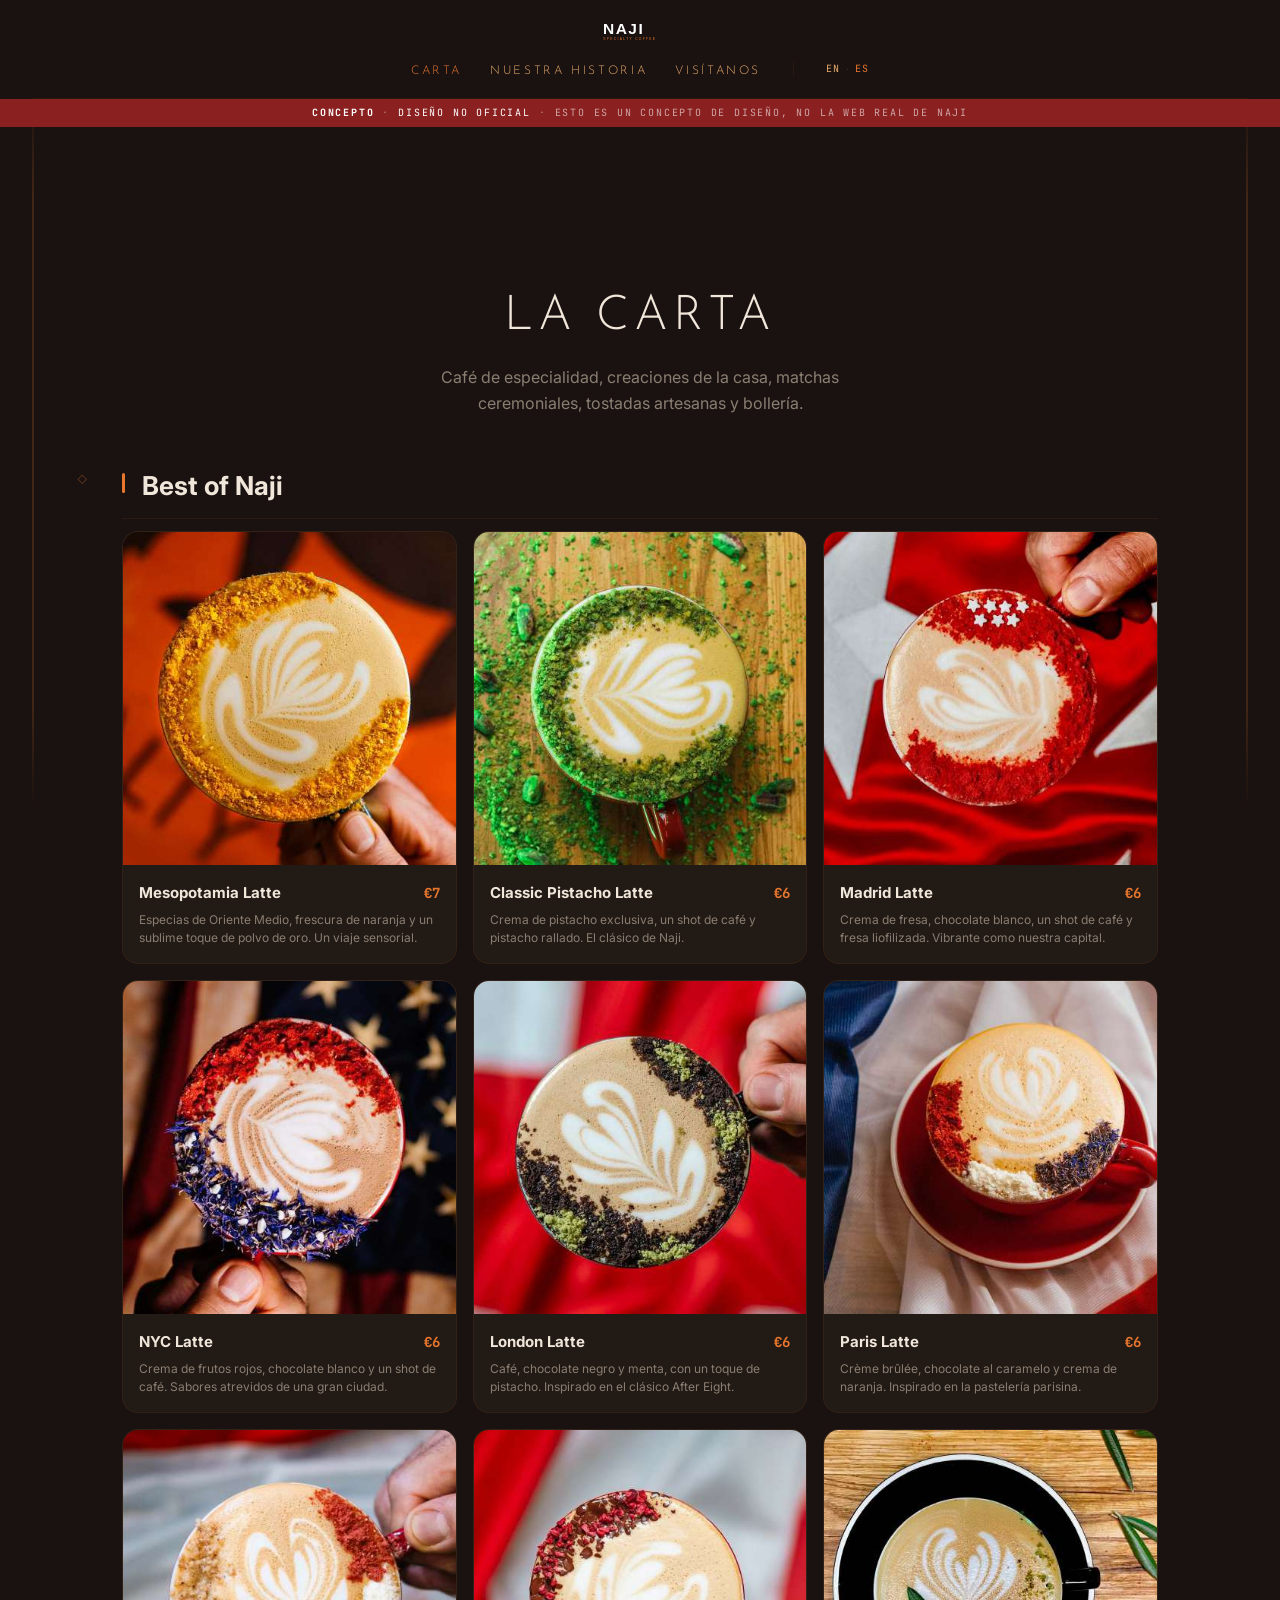
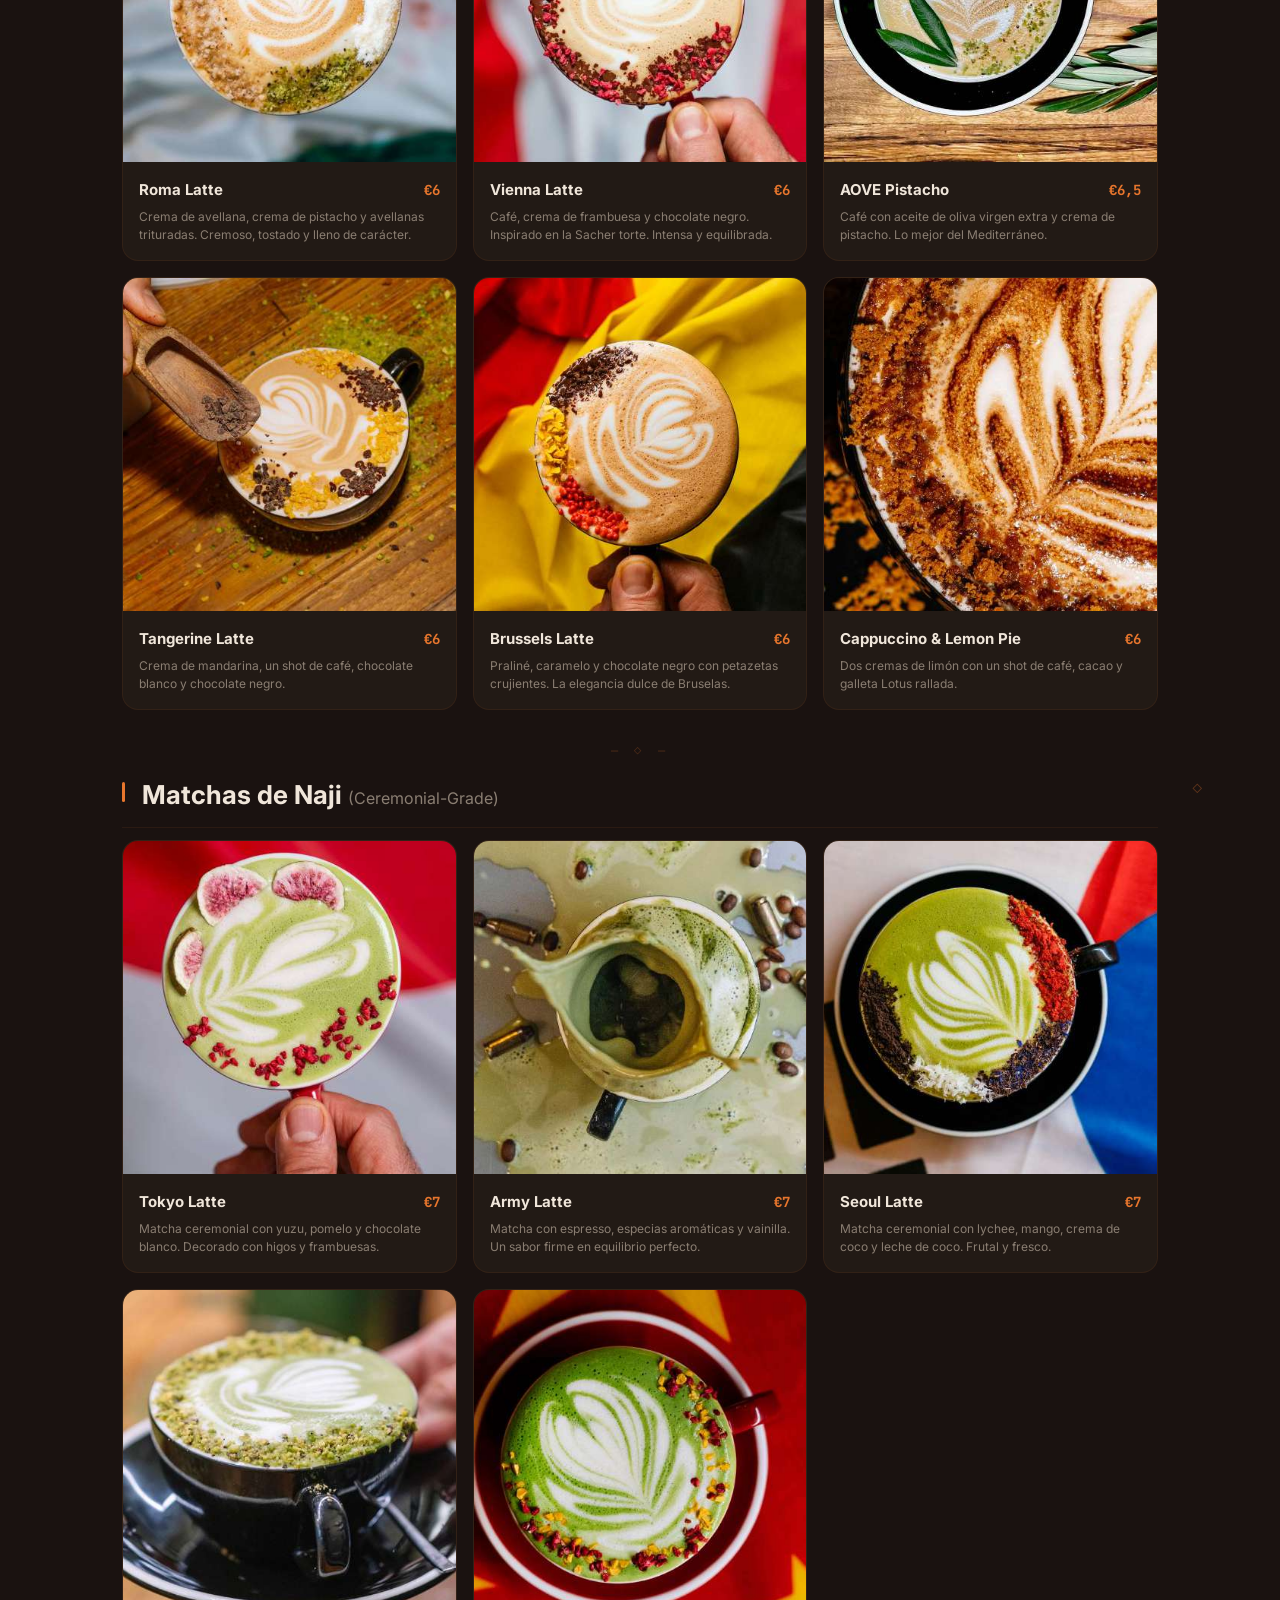
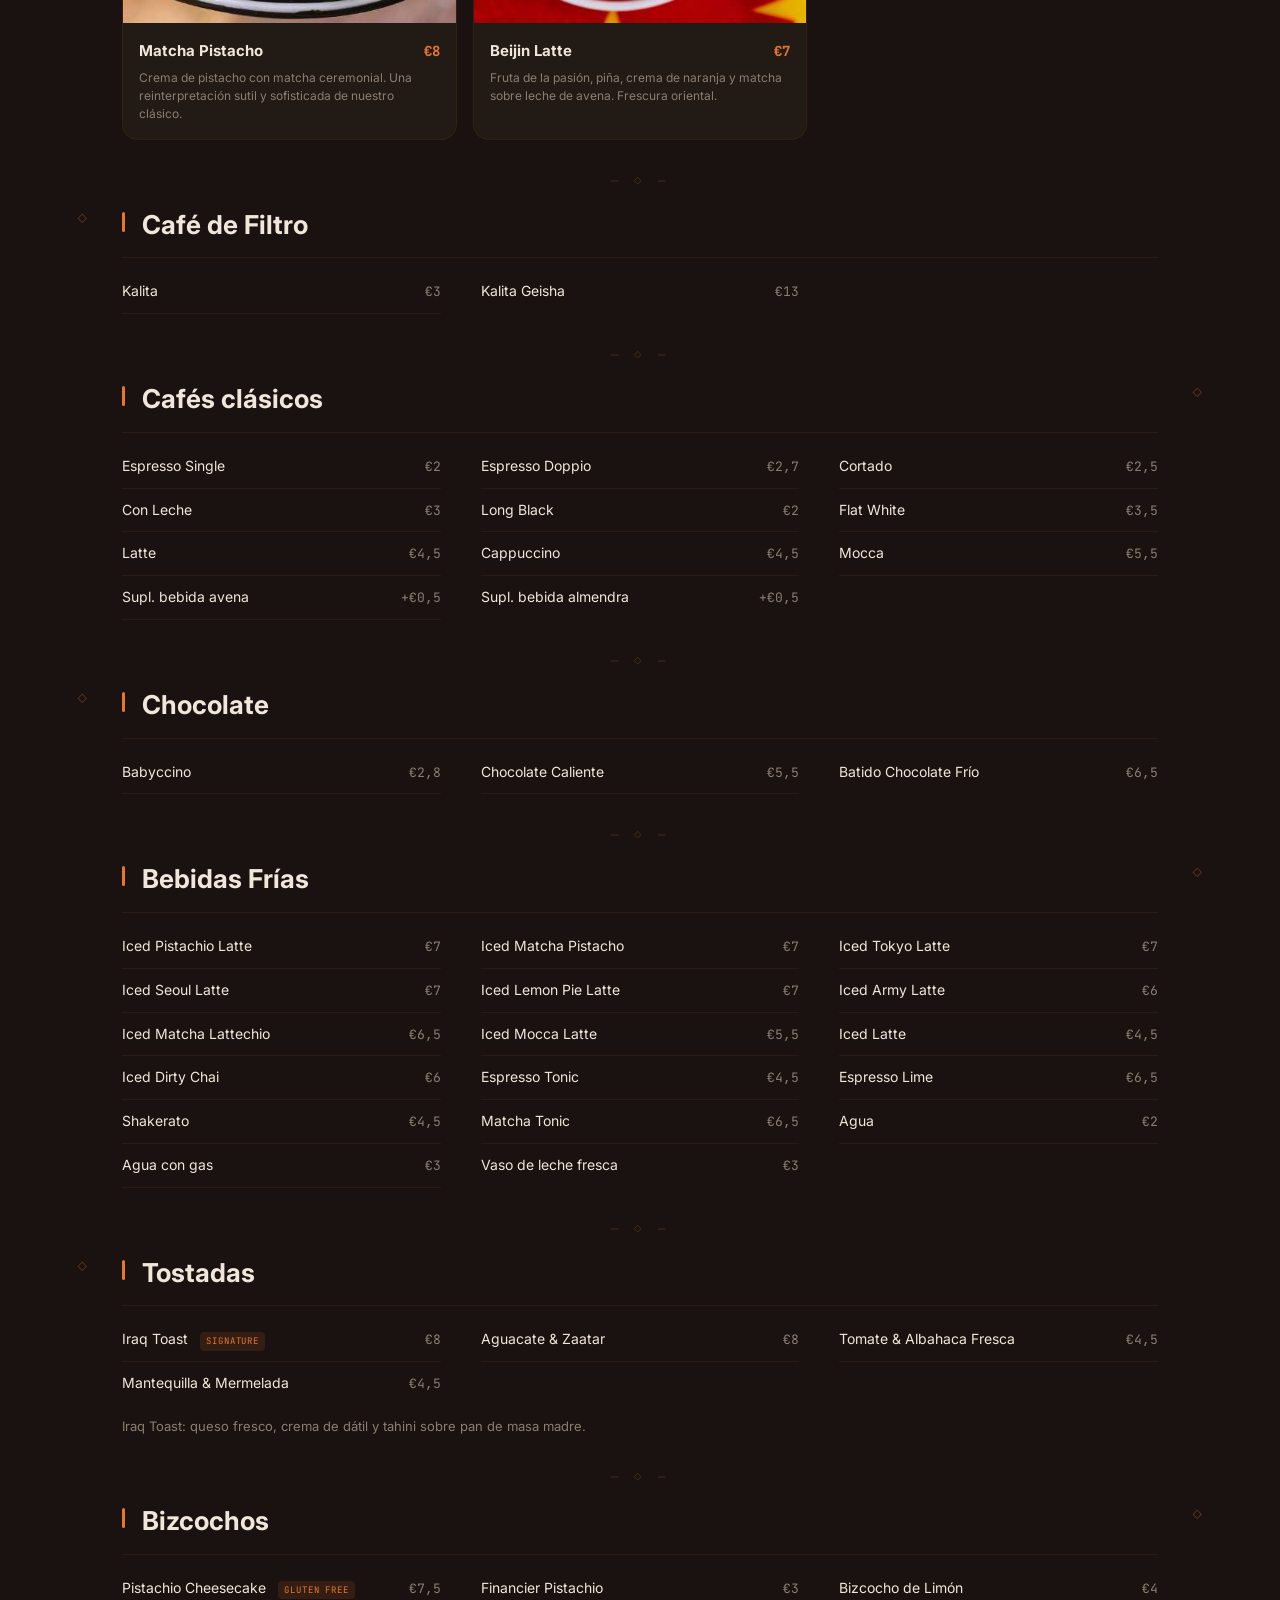
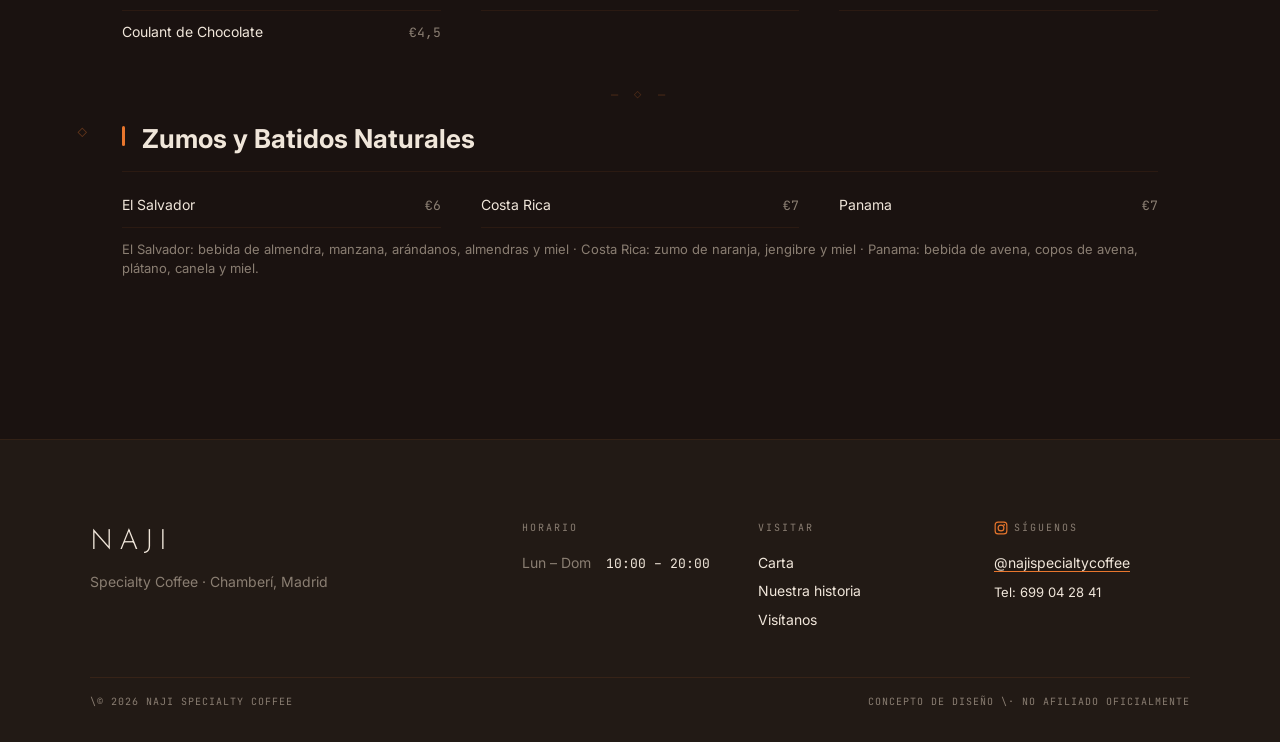
==== carta.html @ 4318f249 "Full footer with IG, hours, links on all pages Co-Authored-By: Claude Opus 4.6 (1M context) <noreply" ====
<!DOCTYPE html>
<html lang="es" class="lang-es">
<head>
<meta charset="UTF-8">
<meta name="viewport" content="width=device-width, initial-scale=1.0">
<title>La Carta · Naji Specialty Coffee</title>
<link rel="icon" type="image/svg+xml" href="favicon.svg">
<link rel="preconnect" href="https://fonts.googleapis.com">
<link rel="preconnect" href="https://fonts.gstatic.com" crossorigin>
<link href="https://fonts.googleapis.com/css2?family=Josefin+Sans:wght@300;400;600&family=Playfair+Display:ital,wght@0,400;0,600;0,700;1,400;1,600&family=Inter:wght@300;400;500&family=JetBrains+Mono:wght@400;500&display=swap" rel="stylesheet">
<link rel="stylesheet" href="css/style.css">
</head>
<body>

<div class="sticky-header">
<nav class="nav">
  <a href="index.html" class="nav-logo">
    <img src="logo.svg" alt="Naji Specialty Coffee">
  </a>
  <div class="nav-bottom">
    <ul class="nav-links">
      <li><a href="carta.html" data-es style="opacity:1;color:var(--orange)">Carta</a><a href="carta.html" data-en style="opacity:1;color:var(--orange)">Menu</a></li>
      <li><a href="nuestra-historia.html" data-es>Nuestra historia</a><a href="nuestra-historia.html" data-en>Our story</a></li>
      <li><a href="visitanos.html" data-es>Visítanos</a><a href="visitanos.html" data-en>Visit</a></li>
    </ul>
    <div class="nav-divider"></div>
    <div class="lang-toggle">
      <button data-lang="en">EN</button>
      <span class="sep">&middot;</span>
      <button data-lang="es">ES</button>
    </div>
    <button class="hamburger" aria-label="Menu"><span></span><span></span><span></span></button>
  </div>
</nav>
<div class="concept-banner">
  <strong>Concepto</strong><span class="sep">&middot;</span><span>Diseño no oficial</span><span class="sep">&middot;</span><span class="soft">Esto es un concepto de diseño, no la web real de Naji</span>
</div>
</div>

<div class="page-header">
  <h1 data-es>La Carta</h1>
  <h1 data-en>The Menu</h1>
  <p class="subtitle" data-es>Café de especialidad, creaciones de la casa, matchas ceremoniales, tostadas artesanas y bollería.</p>
  <p class="subtitle" data-en>Specialty coffee, house creations, ceremonial matchas, artisan toasts and pastries.</p>
</div>

<div class="menu-full">

  <!-- BEST OF NAJI -->
  <div class="menu-section">
    <h2>Best of Naji</h2>
    <div class="menu-cards-grid">
      <div class="menu-card">
        <div class="menu-card-img"><img src="img/mesopotamia-latte.jpg" alt="Mesopotamia Latte"></div>
        <div class="menu-card-body">
          <div class="menu-card-top">
            <h3>Mesopotamia Latte</h3>
            <span class="price-tag">&euro;7</span>
          </div>
          <p class="menu-card-desc" data-es>Especias de Oriente Medio, frescura de naranja y un sublime toque de polvo de oro. Un viaje sensorial.</p>
          <p class="menu-card-desc" data-en>Middle Eastern spices, orange freshness and a sublime touch of gold dust. A sensory journey.</p>
        </div>
      </div>
      <div class="menu-card">
        <div class="menu-card-img"><img src="img/pistachio-latte.jpg" alt="Classic Pistacho Latte"></div>
        <div class="menu-card-body">
          <div class="menu-card-top">
            <h3>Classic Pistacho Latte</h3>
            <span class="price-tag">&euro;6</span>
          </div>
          <p class="menu-card-desc" data-es>Crema de pistacho exclusiva, un shot de café y pistacho rallado. El clásico de Naji.</p>
          <p class="menu-card-desc" data-en>Exclusive pistachio cream, a coffee shot and grated pistachio. The Naji classic.</p>
        </div>
      </div>
      <div class="menu-card">
        <div class="menu-card-img"><img src="img/madrid-latte.jpg" alt="Madrid Latte"></div>
        <div class="menu-card-body">
          <div class="menu-card-top">
            <h3>Madrid Latte</h3>
            <span class="price-tag">&euro;6</span>
          </div>
          <p class="menu-card-desc" data-es>Crema de fresa, chocolate blanco, un shot de café y fresa liofilizada. Vibrante como nuestra capital.</p>
          <p class="menu-card-desc" data-en>Strawberry cream, white chocolate, coffee shot and freeze-dried strawberry. Vibrant like our capital.</p>
        </div>
      </div>
      <div class="menu-card">
        <div class="menu-card-img"><img src="img/nyc-latte.jpg" alt="NYC Latte"></div>
        <div class="menu-card-body">
          <div class="menu-card-top">
            <h3>NYC Latte</h3>
            <span class="price-tag">&euro;6</span>
          </div>
          <p class="menu-card-desc" data-es>Crema de frutos rojos, chocolate blanco y un shot de café. Sabores atrevidos de una gran ciudad.</p>
          <p class="menu-card-desc" data-en>Mixed-berry cream, white chocolate and a coffee shot. Bold flavors from a great city.</p>
        </div>
      </div>
      <div class="menu-card">
        <div class="menu-card-img"><img src="img/london-latte.jpg" alt="London Latte"></div>
        <div class="menu-card-body">
          <div class="menu-card-top">
            <h3>London Latte</h3>
            <span class="price-tag">&euro;6</span>
          </div>
          <p class="menu-card-desc" data-es>Café, chocolate negro y menta, con un toque de pistacho. Inspirado en el clásico After Eight.</p>
          <p class="menu-card-desc" data-en>Coffee, dark chocolate and mint, with a pistachio touch. Inspired by the classic After Eight.</p>
        </div>
      </div>
      <div class="menu-card">
        <div class="menu-card-img"><img src="img/paris-latte.jpg" alt="Paris Latte"></div>
        <div class="menu-card-body">
          <div class="menu-card-top">
            <h3>Paris Latte</h3>
            <span class="price-tag">&euro;6</span>
          </div>
          <p class="menu-card-desc" data-es>Crème brûlée, chocolate al caramelo y crema de naranja. Inspirado en la pastelería parisina.</p>
          <p class="menu-card-desc" data-en>Crème brûlée, caramel chocolate and orange cream. Inspired by Parisian pastry.</p>
        </div>
      </div>
      <div class="menu-card">
        <div class="menu-card-img"><img src="img/roma-latte.jpg" alt="Roma Latte"></div>
        <div class="menu-card-body">
          <div class="menu-card-top">
            <h3>Roma Latte</h3>
            <span class="price-tag">&euro;6</span>
          </div>
          <p class="menu-card-desc" data-es>Crema de avellana, crema de pistacho y avellanas trituradas. Cremoso, tostado y lleno de carácter.</p>
          <p class="menu-card-desc" data-en>Hazelnut cream, pistachio cream and crushed hazelnuts. Creamy, toasted and full of character.</p>
        </div>
      </div>
      <div class="menu-card">
        <div class="menu-card-img"><img src="img/vienna-latte.jpg" alt="Vienna Latte"></div>
        <div class="menu-card-body">
          <div class="menu-card-top">
            <h3>Vienna Latte</h3>
            <span class="price-tag">&euro;6</span>
          </div>
          <p class="menu-card-desc" data-es>Café, crema de frambuesa y chocolate negro. Inspirado en la Sacher torte. Intensa y equilibrada.</p>
          <p class="menu-card-desc" data-en>Coffee, raspberry cream and dark chocolate. Inspired by Sacher torte. Intense and balanced.</p>
        </div>
      </div>
      <div class="menu-card">
        <div class="menu-card-img"><img src="img/aove-pistachio.jpg" alt="AOVE Pistacho"></div>
        <div class="menu-card-body">
          <div class="menu-card-top">
            <h3>AOVE Pistacho</h3>
            <span class="price-tag">&euro;6,5</span>
          </div>
          <p class="menu-card-desc" data-es>Café con aceite de oliva virgen extra y crema de pistacho. Lo mejor del Mediterráneo.</p>
          <p class="menu-card-desc" data-en>Coffee with extra virgin olive oil and pistachio cream. The best of the Mediterranean.</p>
        </div>
      </div>
      <div class="menu-card">
        <div class="menu-card-img"><img src="img/tangerine-latte.jpg" alt="Tangerine Latte"></div>
        <div class="menu-card-body">
          <div class="menu-card-top">
            <h3>Tangerine Latte</h3>
            <span class="price-tag">&euro;6</span>
          </div>
          <p class="menu-card-desc" data-es>Crema de mandarina, un shot de café, chocolate blanco y chocolate negro.</p>
          <p class="menu-card-desc" data-en>Mandarin cream, a coffee shot, white chocolate and dark chocolate.</p>
        </div>
      </div>
      <div class="menu-card">
        <div class="menu-card-img"><img src="img/brussels-latte.jpg" alt="Brussels Latte"></div>
        <div class="menu-card-body">
          <div class="menu-card-top">
            <h3>Brussels Latte</h3>
            <span class="price-tag">&euro;6</span>
          </div>
          <p class="menu-card-desc" data-es>Praliné, caramelo y chocolate negro con petazetas crujientes. La elegancia dulce de Bruselas.</p>
          <p class="menu-card-desc" data-en>Praline, caramel and dark chocolate with crunchy popping candy. The sweet elegance of Brussels.</p>
        </div>
      </div>
      <div class="menu-card">
        <div class="menu-card-img"><img src="img/lemon-pie-latte.jpg" alt="Cappuccino & Lemon Pie"></div>
        <div class="menu-card-body">
          <div class="menu-card-top">
            <h3>Cappuccino &amp; Lemon Pie</h3>
            <span class="price-tag">&euro;6</span>
          </div>
          <p class="menu-card-desc" data-es>Dos cremas de limón con un shot de café, cacao y galleta Lotus rallada.</p>
          <p class="menu-card-desc" data-en>Two lemon creams with a coffee shot, cacao and crushed Lotus biscuit.</p>
        </div>
      </div>
    </div>
  </div>

  <!-- MATCHAS -->
  <div class="menu-section">
    <h2 data-es>Matchas de Naji <span class="menu-section-sub">(Ceremonial-Grade)</span></h2>
    <h2 data-en>Naji's Matchas <span class="menu-section-sub">(Ceremonial-Grade)</span></h2>
    <div class="menu-cards-grid">
      <div class="menu-card">
        <div class="menu-card-img"><img src="img/tokyo-latte.jpg" alt="Tokyo Latte"></div>
        <div class="menu-card-body">
          <div class="menu-card-top">
            <h3>Tokyo Latte</h3>
            <span class="price-tag">&euro;7</span>
          </div>
          <p class="menu-card-desc" data-es>Matcha ceremonial con yuzu, pomelo y chocolate blanco. Decorado con higos y frambuesas.</p>
          <p class="menu-card-desc" data-en>Ceremonial matcha with yuzu, grapefruit and white chocolate. Garnished with figs and raspberries.</p>
        </div>
      </div>
      <div class="menu-card">
        <div class="menu-card-img"><img src="img/army-latte.jpg" alt="Army Latte"></div>
        <div class="menu-card-body">
          <div class="menu-card-top">
            <h3>Army Latte</h3>
            <span class="price-tag">&euro;7</span>
          </div>
          <p class="menu-card-desc" data-es>Matcha con espresso, especias aromáticas y vainilla. Un sabor firme en equilibrio perfecto.</p>
          <p class="menu-card-desc" data-en>Matcha with espresso, aromatic spices and vanilla. A bold flavor in perfect balance.</p>
        </div>
      </div>
      <div class="menu-card">
        <div class="menu-card-img"><img src="img/seoul-latte.jpg" alt="Seoul Latte"></div>
        <div class="menu-card-body">
          <div class="menu-card-top">
            <h3>Seoul Latte</h3>
            <span class="price-tag">&euro;7</span>
          </div>
          <p class="menu-card-desc" data-es>Matcha ceremonial con lychee, mango, crema de coco y leche de coco. Frutal y fresco.</p>
          <p class="menu-card-desc" data-en>Ceremonial matcha with lychee, mango, coconut cream and coconut milk. Fruity and fresh.</p>
        </div>
      </div>
      <div class="menu-card">
        <div class="menu-card-img"><img src="img/matcha-pistacho.jpg" alt="Matcha Pistacho"></div>
        <div class="menu-card-body">
          <div class="menu-card-top">
            <h3>Matcha Pistacho</h3>
            <span class="price-tag">&euro;8</span>
          </div>
          <p class="menu-card-desc" data-es>Crema de pistacho con matcha ceremonial. Una reinterpretación sutil y sofisticada de nuestro clásico.</p>
          <p class="menu-card-desc" data-en>Pistachio cream with ceremonial matcha. A subtle, sophisticated reinterpretation of our classic.</p>
        </div>
      </div>
      <div class="menu-card">
        <div class="menu-card-img"><img src="img/beijin-latte.jpg" alt="Beijin Latte"></div>
        <div class="menu-card-body">
          <div class="menu-card-top">
            <h3>Beijin Latte</h3>
            <span class="price-tag">&euro;7</span>
          </div>
          <p class="menu-card-desc" data-es>Fruta de la pasión, piña, crema de naranja y matcha sobre leche de avena. Frescura oriental.</p>
          <p class="menu-card-desc" data-en>Passion fruit, pineapple, orange cream and matcha over oat milk. Eastern freshness.</p>
        </div>
      </div>
    </div>
  </div>

  <!-- CAFE DE FILTRO -->
  <div class="menu-section">
    <h2 data-es>Café de Filtro</h2>
    <h2 data-en>Filter Coffee</h2>
    <div class="menu-grid">
      <div class="menu-item"><span class="name">Kalita</span><span class="price-tag">&euro;3</span></div>
      <div class="menu-item"><span class="name">Kalita Geisha</span><span class="price-tag">&euro;13</span></div>
    </div>
  </div>

  <!-- BEST OF NAJI CLASSICS -->
  <div class="menu-section">
    <h2 data-es>Cafés clásicos</h2>
    <h2 data-en>Classic Coffees</h2>
    <div class="menu-grid">
      <div class="menu-item"><span class="name">Espresso Single</span><span class="price-tag">&euro;2</span></div>
      <div class="menu-item"><span class="name">Espresso Doppio</span><span class="price-tag">&euro;2,7</span></div>
      <div class="menu-item"><span class="name">Cortado</span><span class="price-tag">&euro;2,5</span></div>
      <div class="menu-item"><span class="name">Con Leche</span><span class="price-tag">&euro;3</span></div>
      <div class="menu-item"><span class="name">Long Black</span><span class="price-tag">&euro;2</span></div>
      <div class="menu-item"><span class="name">Flat White</span><span class="price-tag">&euro;3,5</span></div>
      <div class="menu-item"><span class="name">Latte</span><span class="price-tag">&euro;4,5</span></div>
      <div class="menu-item"><span class="name">Cappuccino</span><span class="price-tag">&euro;4,5</span></div>
      <div class="menu-item"><span class="name">Mocca</span><span class="price-tag">&euro;5,5</span></div>
      <div class="menu-item">
        <span class="name" data-es>Supl. bebida avena</span>
        <span class="name" data-en>Oat milk supplement</span>
        <span class="price-tag">+&euro;0,5</span>
      </div>
      <div class="menu-item">
        <span class="name" data-es>Supl. bebida almendra</span>
        <span class="name" data-en>Almond milk supplement</span>
        <span class="price-tag">+&euro;0,5</span>
      </div>
    </div>
  </div>

  <!-- CHOCOLATE -->
  <div class="menu-section">
    <h2>Chocolate</h2>
    <div class="menu-grid">
      <div class="menu-item"><span class="name">Babyccino</span><span class="price-tag">&euro;2,8</span></div>
      <div class="menu-item"><span class="name" data-es>Chocolate Caliente</span><span class="name" data-en>Hot Chocolate</span><span class="price-tag">&euro;5,5</span></div>
      <div class="menu-item"><span class="name" data-es>Batido Chocolate Frío</span><span class="name" data-en>Cold Chocolate Shake</span><span class="price-tag">&euro;6,5</span></div>
    </div>
  </div>

  <!-- BEBIDAS FRIAS -->
  <div class="menu-section">
    <h2 data-es>Bebidas Frías</h2>
    <h2 data-en>Cold Drinks</h2>
    <div class="menu-grid">
      <div class="menu-item"><span class="name">Iced Pistachio Latte</span><span class="price-tag">&euro;7</span></div>
      <div class="menu-item"><span class="name">Iced Matcha Pistacho</span><span class="price-tag">&euro;7</span></div>
      <div class="menu-item"><span class="name">Iced Tokyo Latte</span><span class="price-tag">&euro;7</span></div>
      <div class="menu-item"><span class="name">Iced Seoul Latte</span><span class="price-tag">&euro;7</span></div>
      <div class="menu-item"><span class="name">Iced Lemon Pie Latte</span><span class="price-tag">&euro;7</span></div>
      <div class="menu-item"><span class="name">Iced Army Latte</span><span class="price-tag">&euro;6</span></div>
      <div class="menu-item"><span class="name">Iced Matcha Lattechio</span><span class="price-tag">&euro;6,5</span></div>
      <div class="menu-item"><span class="name">Iced Mocca Latte</span><span class="price-tag">&euro;5,5</span></div>
      <div class="menu-item"><span class="name">Iced Latte</span><span class="price-tag">&euro;4,5</span></div>
      <div class="menu-item"><span class="name">Iced Dirty Chai</span><span class="price-tag">&euro;6</span></div>
      <div class="menu-item"><span class="name">Espresso Tonic</span><span class="price-tag">&euro;4,5</span></div>
      <div class="menu-item"><span class="name">Espresso Lime</span><span class="price-tag">&euro;6,5</span></div>
      <div class="menu-item"><span class="name">Shakerato</span><span class="price-tag">&euro;4,5</span></div>
      <div class="menu-item"><span class="name">Matcha Tonic</span><span class="price-tag">&euro;6,5</span></div>
      <div class="menu-item"><span class="name" data-es>Agua</span><span class="name" data-en>Water</span><span class="price-tag">&euro;2</span></div>
      <div class="menu-item"><span class="name" data-es>Agua con gas</span><span class="name" data-en>Sparkling Water</span><span class="price-tag">&euro;3</span></div>
      <div class="menu-item"><span class="name" data-es>Vaso de leche fresca</span><span class="name" data-en>Fresh Milk Glass</span><span class="price-tag">&euro;3</span></div>
    </div>
  </div>

  <!-- TOSTADAS -->
  <div class="menu-section">
    <h2 data-es>Tostadas</h2>
    <h2 data-en>Toasts</h2>
    <div class="menu-grid">
      <div class="menu-item">
        <span class="name">Iraq Toast <span class="tag">signature</span></span>
        <span class="price-tag">&euro;8</span>
      </div>
      <div class="menu-item">
        <span class="name">Aguacate &amp; Zaatar</span>
        <span class="price-tag">&euro;8</span>
      </div>
      <div class="menu-item">
        <span class="name" data-es>Tomate &amp; Albahaca Fresca</span>
        <span class="name" data-en>Tomato &amp; Fresh Basil</span>
        <span class="price-tag">&euro;4,5</span>
      </div>
      <div class="menu-item">
        <span class="name" data-es>Mantequilla &amp; Mermelada</span>
        <span class="name" data-en>Butter &amp; Jam</span>
        <span class="price-tag">&euro;4,5</span>
      </div>
    </div>
    <p class="menu-note" data-es>Iraq Toast: queso fresco, crema de dátil y tahini sobre pan de masa madre.</p>
    <p class="menu-note" data-en>Iraq Toast: fresh cheese, date cream and tahini on sourdough bread.</p>
  </div>

  <!-- BIZCOCHOS -->
  <div class="menu-section">
    <h2 data-es>Bizcochos</h2>
    <h2 data-en>Cakes &amp; Pastries</h2>
    <div class="menu-grid">
      <div class="menu-item">
        <span class="name">Pistachio Cheesecake <span class="tag">gluten free</span></span>
        <span class="price-tag">&euro;7,5</span>
      </div>
      <div class="menu-item"><span class="name">Financier Pistachio</span><span class="price-tag">&euro;3</span></div>
      <div class="menu-item">
        <span class="name" data-es>Bizcocho de Limón</span>
        <span class="name" data-en>Lemon Cake</span>
        <span class="price-tag">&euro;4</span>
      </div>
      <div class="menu-item">
        <span class="name" data-es>Coulant de Chocolate</span>
        <span class="name" data-en>Chocolate Coulant</span>
        <span class="price-tag">&euro;4,5</span>
      </div>
    </div>
  </div>

  <!-- ZUMOS -->
  <div class="menu-section">
    <h2 data-es>Zumos y Batidos Naturales</h2>
    <h2 data-en>Natural Juices &amp; Smoothies</h2>
    <div class="menu-grid">
      <div class="menu-item">
        <span class="name">El Salvador</span>
        <span class="price-tag">&euro;6</span>
      </div>
      <div class="menu-item">
        <span class="name">Costa Rica</span>
        <span class="price-tag">&euro;7</span>
      </div>
      <div class="menu-item">
        <span class="name">Panama</span>
        <span class="price-tag">&euro;7</span>
      </div>
    </div>
    <p class="menu-note" data-es>El Salvador: bebida de almendra, manzana, arándanos, almendras y miel · Costa Rica: zumo de naranja, jengibre y miel · Panama: bebida de avena, copos de avena, plátano, canela y miel.</p>
    <p class="menu-note" data-en>El Salvador: almond milk, apple, blueberries, almonds and honey · Costa Rica: orange juice, ginger and honey · Panama: oat milk, oat flakes, banana, cinnamon and honey.</p>
  </div>

</div>

<!-- FOOTER -->
<footer class="footer">
  <div class="footer-grid">
    <div>
      <div class="wordmark">NAJI</div>
      <p class="tagline-footer" data-es>Specialty Coffee · Chamberí, Madrid</p>
      <p class="tagline-footer" data-en>Specialty Coffee · Chamberí, Madrid</p>
    </div>
    <div>
      <h4 data-es>Horario</h4>
      <h4 data-en>Hours</h4>
      <div class="hours-table">
        <div class="hours-row">
          <span class="hours-days" data-es>Lun – Dom</span>
          <span class="hours-days" data-en>Mon – Sun</span>
          <span class="hours-time">10:00 – 20:00</span>
        </div>
      </div>
    </div>
    <div>
      <h4 data-es>Visitar</h4>
      <h4 data-en>Visit</h4>
      <ul>
        <li><a href="carta.html" data-es>Carta</a><a href="carta.html" data-en>Menu</a></li>
        <li><a href="nuestra-historia.html" data-es>Nuestra historia</a><a href="nuestra-historia.html" data-en>Our story</a></li>
        <li><a href="visitanos.html" data-es>Visítanos</a><a href="visitanos.html" data-en>Visit us</a></li>
      </ul>
    </div>
    <div>
      <h4 class="follow-heading" data-es><svg class="ig-icon" viewBox="0 0 24 24" fill="none" stroke="currentColor" stroke-width="2" stroke-linecap="round" stroke-linejoin="round"><rect x="2" y="2" width="20" height="20" rx="5"/><circle cx="12" cy="12" r="5"/><circle cx="17.5" cy="6.5" r="1.5" fill="currentColor" stroke="none"/></svg>Síguenos</h4>
      <h4 class="follow-heading" data-en><svg class="ig-icon" viewBox="0 0 24 24" fill="none" stroke="currentColor" stroke-width="2" stroke-linecap="round" stroke-linejoin="round"><rect x="2" y="2" width="20" height="20" rx="5"/><circle cx="12" cy="12" r="5"/><circle cx="17.5" cy="6.5" r="1.5" fill="currentColor" stroke="none"/></svg>Follow</h4>
      <ul>
        <li><a href="https://instagram.com/najispecialtycoffee" target="_blank" class="ig-handle">@najispecialtycoffee</a></li>
        <li style="margin-top: 8px; font-size: 13px; color: var(--text-muted);">Tel: 699 04 28 41</li>
      </ul>
    </div>
  </div>
  <div class="footer-bottom">
    <span>\&copy; 2026 Naji Specialty Coffee</span>
    <span data-es>Concepto de diseño \&middot; No afiliado oficialmente</span>
    <span data-en>Design concept \&middot; Not officially affiliated</span>
  </div>
</footer>

<div class="mobile-menu">
  <a href="index.html" data-es>Inicio</a><a href="index.html" data-en>Home</a>
  <a href="carta.html" data-es>Carta</a><a href="carta.html" data-en>Menu</a>
  <a href="nuestra-historia.html" data-es>Nuestra historia</a><a href="nuestra-historia.html" data-en>Our story</a>
  <a href="visitanos.html" data-es>Visítanos</a><a href="visitanos.html" data-en>Visit</a>
</div>
<script src="js/lang.js"></script>
</body>
</html>
---- css/style.css ----
/* ========================================
   NAJI SPECIALTY COFFEE — IG Modern Dark
   ======================================== */

:root {
  --bg: #1A1210;
  --bg-card: #221A15;
  --bg-card-hover: #2A201A;
  --orange: #E8762D;
  --orange-glow: rgba(232,118,45,0.12);
  --white: #FFFFFF;
  --black: #1A1210;
  --text: #F0E6DA;
  --text-dim: #8A7E72;
  --border: rgba(232,118,45,0.08);

  --font: 'Inter', -apple-system, sans-serif;
  --font-display: 'Playfair Display', Georgia, serif;
  --font-naji: 'Josefin Sans', sans-serif;
  --font-mono: 'JetBrains Mono', monospace;

  --max-w: 1100px;
  --r: 16px;
}

*, *::before, *::after { box-sizing: border-box; margin: 0; padding: 0; }
html { scroll-behavior: smooth; overflow-x: hidden; }
body { overflow-x: hidden; }


body {
  font-family: var(--font); background: var(--bg); color: var(--text);
  line-height: 1.6; -webkit-font-smoothing: antialiased;
  opacity: 0; transition: opacity 0.15s;
}
body.fonts-ready { opacity: 1; }
a { color: inherit; text-decoration: none; }
img { display: block; width: 100%; height: auto; object-fit: cover; }
ul { list-style: none; }

/* --- Sticky header wrapper --- */
.sticky-header {
  position: sticky; top: 0; z-index: 900;
}
/* --- Banner (below nav) --- */
.concept-banner {
  position: relative; z-index: 800;
  background: #8B2020; color: #fff; text-align: center;
  font-family: var(--font-mono); font-size: 10px;
  letter-spacing: 0.18em; text-transform: uppercase;
  height: 28px; line-height: 28px; white-space: nowrap;
}
.concept-banner .sep { margin: 0 8px; opacity: 0.4; }
.concept-banner .soft { opacity: 0.6; }

/* --- Nav (centered stacked) --- */
.nav {
  display: flex; flex-direction: column; align-items: center;
  padding: 20px 32px 0;
  background: var(--bg);
}
.nav-logo img { height: 22px; width: auto; }
.nav-bottom {
  display: flex; align-items: center; gap: 32px;
  margin-top: 14px; padding-bottom: 16px;
  border-bottom: 1px solid var(--border); width: 100%; justify-content: center;
}
.nav-links { display: flex; gap: 28px; }
.nav-links a {
  font-family: var(--font-naji); font-size: 12px; font-weight: 300;
  letter-spacing: 0.22em; text-transform: uppercase;
  color: #E8A96A; transition: color 0.2s;
}
.nav-links a:hover { color: var(--white); }
.nav-divider { width: 1px; height: 14px; background: var(--border); }
.lang-toggle { display: flex; align-items: center; gap: 6px; }
.lang-toggle button {
  background: none; border: none; color: #E8A96A;
  font-family: var(--font-mono); font-size: 10px; cursor: pointer; padding: 0;
  letter-spacing: 0.1em;
}
.lang-toggle button.active { color: var(--orange); }
.lang-toggle .sep { color: #333; font-size: 10px; }

/* --- Hero --- */
.hero {
  position: relative; height: 100vh; min-height: 600px; max-height: 900px;
  overflow: hidden;
}
.hero-media { position: absolute; inset: 0; }
.hero-media img { width: 100%; height: 100%; object-fit: cover; }
.hero-media::after {
  content: ''; position: absolute; inset: 0;
  background: linear-gradient(to bottom, rgba(26,18,16,0.4) 0%, rgba(26,18,16,0.15) 40%, rgba(26,18,16,0.6) 75%, var(--bg) 100%);
}
.hero-inner {
  position: relative; z-index: 2; height: 100%;
  display: flex; align-items: flex-end;
  padding: 80px 48px; max-width: var(--max-w); margin: 0 auto;
}
.hero-caption { max-width: 560px; }
/* Hero side label (vertical) */
.hero-side-label {
  position: absolute; right: 48px; bottom: 80px; z-index: 2;
  display: flex; flex-direction: column; align-items: center; gap: 10px;
  font-family: var(--font-naji); font-size: 11px; font-weight: 300;
  letter-spacing: 0.2em; text-transform: uppercase; color: rgba(255,255,255,0.5);
  writing-mode: vertical-rl;
}
.hero-side-line { display: block; width: 1px; height: 40px; background: rgba(232,118,45,0.4); }
.hero-caption .title {
  font-family: var(--font); font-size: clamp(42px, 6vw, 68px);
  font-weight: 800; line-height: 1.02; color: var(--white);
  letter-spacing: -0.03em; margin-bottom: 20px;
}
.hero-caption .subtitle {
  font-size: 16px; font-weight: 400; color: rgba(255,255,255,0.6);
  line-height: 1.7; max-width: 420px;
}

/* --- Press Strip --- */
.press-strip {
  padding: 40px 32px; text-align: center;
  background: var(--orange); color: var(--bg);
}
.press-strip .label {
  font-family: var(--font-naji); font-size: 12px; font-weight: 300;
  text-transform: uppercase; letter-spacing: 0.25em;
  color: var(--bg); margin-bottom: 4px; opacity: 0.7; font-weight: 600;
}
.press-strip .headline {
  font-family: var(--font-display); font-size: clamp(20px, 2.5vw, 28px);
  font-weight: 700; font-style: italic; color: var(--bg);
}
.press-logos {
  display: flex; justify-content: center; gap: 40px; margin-top: 16px;
  font-family: var(--font-mono); font-size: 10px;
  text-transform: uppercase; letter-spacing: 0.15em; color: var(--bg); opacity: 0.7; font-weight: 500;
}

/* --- Intro --- */
.intro { padding: 96px 32px; }
.intro-inner { max-width: var(--max-w); margin: 0 auto; }
.intro-label {
  font-family: var(--font-mono); font-size: 10px;
  text-transform: uppercase; letter-spacing: 0.2em;
  color: var(--orange); margin-bottom: 16px;
}
.intro-address {
  display: inline-flex; align-items: center; gap: 8px;
  font-family: var(--font); font-size: 13px; font-weight: 400;
  color: var(--text-dim); margin-bottom: 20px;
  padding-bottom: 12px; border-bottom: 1px solid var(--border);
}
.intro-address svg { color: var(--orange); flex-shrink: 0; }
.intro-statement {
  font-size: clamp(28px, 3.5vw, 44px); font-weight: 700;
  line-height: 1.25; max-width: 640px; letter-spacing: -0.02em;
}
.intro-statement em {
  font-style: italic; font-family: var(--font-display);
  font-weight: 400; color: var(--orange);
}

/* --- Section divider lines --- */
.section-lines {
  padding: 24px 0;
  display: flex; flex-direction: column; gap: 8px;
}
.section-lines span {
  display: block; height: 2px; width: 100%;
  background: linear-gradient(to right, transparent, rgba(232,118,45,0.35) 20%, rgba(232,118,45,0.35) 80%, transparent);
}

/* --- Section helpers --- */
.section-label {
  font-family: var(--font-naji); font-size: 12px; font-weight: 300;
  text-transform: uppercase; letter-spacing: 0.25em;
  color: var(--orange); display: block; margin-bottom: 10px;
}
.display-m {
  font-size: clamp(24px, 3vw, 34px); font-weight: 700;
  line-height: 1.2; letter-spacing: -0.02em;
}

/* --- Signature Drinks --- */
.signature { padding: 96px 32px; }
.signature-inner { max-width: var(--max-w); margin: 0 auto; }
.signature-header { margin-bottom: 48px; }
.signature-grid { display: grid; grid-template-columns: repeat(3, 1fr); gap: 20px; }
.sig-card {
  background: var(--bg-card); border: 1px solid rgba(232,118,45,0.1);
  border-radius: var(--r); overflow: hidden;
  transition: border-color 0.3s, transform 0.3s;
}
.sig-card:hover { border-color: var(--orange); transform: translateY(-4px); }
.sig-card .media { aspect-ratio: 1; overflow: hidden; }
.sig-card .media img { width: 100%; height: 100%; object-fit: cover; transition: transform 0.5s; }
.sig-card:hover .media img { transform: scale(1.05); }
.sig-card .body { padding: 20px; }
.sig-card h3 { font-size: 18px; font-weight: 700; margin-bottom: 6px; }
.sig-card .desc { font-size: 13px; color: var(--text-dim); line-height: 1.5; }
.sig-card .price {
  display: inline-block; margin-top: 12px;
  font-family: var(--font-mono); font-size: 12px; color: var(--orange);
}

/* --- Story --- */
.story { padding: 96px 32px; }
.story-grid {
  max-width: var(--max-w); margin: 0 auto;
  display: grid; grid-template-columns: 1fr 1fr; gap: 64px; align-items: center;
}
.story-media { border-radius: var(--r); overflow: hidden; aspect-ratio: 3/4; }
.story-media img { width: 100%; height: 100%; object-fit: cover; }
.story-copy h2 {
  font-size: clamp(26px, 3vw, 36px); font-weight: 700;
  line-height: 1.15; margin-bottom: 20px; letter-spacing: -0.02em;
}
.story-copy p { font-size: 15px; color: var(--text-dim); line-height: 1.7; margin-bottom: 16px; }
.story-copy .link {
  display: inline-flex; align-items: center; gap: 6px;
  color: var(--orange); font-size: 14px; font-weight: 600;
  transition: gap 0.2s;
}
.story-copy .link:hover { gap: 10px; }

/* --- Menu Highlights --- */
.menu-highlights {
  padding: 96px 32px;
  background: var(--bg-card);
}
.menu-hl-inner { max-width: var(--max-w); margin: 0 auto; text-align: center; }
.menu-hl-sub { color: var(--text-dim); font-size: 15px; margin-top: 6px; margin-bottom: 48px; }
.menu-hl-grid { display: grid; grid-template-columns: repeat(4, 1fr); gap: 16px; text-align: left; }
.menu-hl-card {
  background: var(--bg); border: 1px solid rgba(232,118,45,0.08);
  border-radius: 12px; padding: 20px;
  transition: border-color 0.2s, background 0.2s;
  cursor: default; min-height: 110px; display: flex; flex-direction: column;
}
.menu-hl-card:hover { border-color: var(--orange); background: var(--bg-card-hover); }
.menu-hl-card h3 { font-size: 16px; font-weight: 600; margin-bottom: 4px; }
.menu-hl-desc {
  font-size: 12px; color: var(--text-dim); line-height: 1.4;
  max-height: 0; overflow: hidden; opacity: 0;
  transition: max-height 0.3s, opacity 0.25s, margin 0.3s;
}
.menu-hl-card:hover .menu-hl-desc { max-height: 50px; opacity: 1; margin-bottom: 8px; }
.menu-hl-price { font-family: var(--font-mono); font-size: 16px; font-weight: 700; color: var(--orange); margin-top: auto; }
.menu-hl-btn {
  display: inline-block; background: var(--orange); color: #fff;
  font-size: 14px; font-weight: 600; padding: 14px 40px;
  border-radius: 100px; transition: background 0.2s, transform 0.2s;
}
.menu-hl-btn:hover { background: #D06220; transform: scale(1.03); }

/* --- Awards --- */
.awards-strip { padding: 48px 32px; background: var(--orange); color: #fff; }
.awards-inner {
  max-width: var(--max-w); margin: 0 auto;
  display: flex; justify-content: center; align-items: center;
  gap: 56px; text-align: center;
}
.award { display: flex; flex-direction: column; align-items: center; gap: 4px; }
.award .number { font-size: 40px; font-weight: 800; letter-spacing: -0.02em; color: #fff; }
.award .unit { font-family: var(--font-mono); font-size: 10px; text-transform: uppercase; letter-spacing: 0.15em; color: rgba(255,255,255,0.6); }
.award-divider { width: 1px; height: 48px; background: rgba(255,255,255,0.2); }

/* --- Reviews --- */
.reviews { padding: 96px 32px; }
.reviews-inner { max-width: var(--max-w); margin: 0 auto; }
.reviews-title { font-size: clamp(24px, 3vw, 34px); font-weight: 800; text-align: center; margin-bottom: 48px; }
.reviews-grid { display: grid; grid-template-columns: repeat(3, 1fr); gap: 16px; align-items: start; }
.review-card {
  background: #fff; border: none; color: var(--black);
  border-radius: var(--r); padding: 20px;
}
.review-summary-card { text-align: center; }
.review-biz-name { font-weight: 700; font-size: 16px; margin-bottom: 4px; color: var(--black); }
.review-rating-row { display: flex; align-items: center; justify-content: center; gap: 6px; margin-bottom: 4px; }
.review-score { font-size: 15px; font-weight: 700; }
.review-stars-gold { color: #FBBC04; font-size: 16px; letter-spacing: 1px; }
.review-read-all {
  display: inline-block; font-size: 13px; color: #1a73e8;
  margin-bottom: 16px; padding-bottom: 16px;
  border-bottom: 1px solid #eee; width: 100%;
}
.review-card-inner { display: flex; align-items: center; gap: 10px; margin-bottom: 12px; text-align: left; }
.review-avatar {
  width: 36px; height: 36px; border-radius: 50%; background: var(--orange);
  color: #fff; display: flex; align-items: center; justify-content: center;
  font-weight: 700; font-size: 14px; flex-shrink: 0;
}
.review-avatar.av-blue { background: #4285F4; }
.review-avatar.av-red { background: #EA4335; }
.review-avatar.av-green { background: #34A853; }
.review-avatar.av-purple { background: #8E44AD; }
.review-avatar.av-teal { background: #00897B; }
.review-avatar.av-orange { background: var(--orange); }
.review-meta { display: flex; flex-direction: column; }
.review-author { font-size: 13px; font-weight: 600; color: var(--black); }
.review-date { font-size: 11px; color: var(--text-dim); }
.review-stars-sm { color: #FBBC04; font-size: 12px; }
.review-text { font-size: 13px; line-height: 1.6; color: var(--text-dim); margin-bottom: 12px; }
.review-google-link { display: flex; align-items: center; gap: 6px; font-size: 12px; color: var(--text-dim); }
.review-google-link:hover { color: var(--orange); }
.g-icon { flex-shrink: 0; }

/* --- Footer --- */
.footer {
  background: var(--bg-card); color: var(--text);
  padding: 80px 32px 32px;
  border-top: 1px solid var(--border);
}
.footer-grid {
  max-width: var(--max-w); margin: 0 auto 40px;
  display: grid; grid-template-columns: 2fr 1fr 1fr 1fr; gap: 40px;
}
.footer .wordmark { font-family: var(--font-naji); font-size: 28px; font-weight: 300; letter-spacing: 0.2em; margin-bottom: 6px; text-transform: uppercase; }
.footer .tagline-footer { color: var(--text-dim); font-size: 14px; max-width: 280px; }
.footer h4 {
  font-family: var(--font-mono); font-size: 10px; text-transform: uppercase;
  letter-spacing: 0.2em; color: var(--text-dim); margin-bottom: 16px; font-weight: 400;
}
.footer li { margin-bottom: 6px; font-size: 14px; color: var(--text); }
.hours-table { display: flex; flex-direction: column; gap: 8px; }
.hours-row { display: flex; align-items: baseline; gap: 12px; font-size: 14px; }
.hours-days { color: var(--text-dim); min-width: 72px; }
.hours-time { font-family: var(--font-mono); font-size: 13px; }
.follow-heading { display: flex; align-items: center; gap: 6px; }
.ig-icon { width: 14px; height: 14px; color: var(--orange); flex-shrink: 0; }
.ig-handle { text-decoration: underline; text-underline-offset: 3px; text-decoration-color: var(--orange); }
.ig-handle:hover { text-decoration-color: var(--white); }
.email-link { color: var(--text-dim); font-size: 13px; }
.email-link:hover { color: var(--white); }
.footer-bottom {
  max-width: var(--max-w); margin: 0 auto; padding-top: 16px;
  border-top: 1px solid rgba(232,118,45,0.1); display: flex; justify-content: space-between;
  font-family: var(--font-mono); font-size: 10px; text-transform: uppercase;
  letter-spacing: 0.1em; color: var(--text-dim);
}

/* --- Bilingual --- */
[data-en] { display: none; }
html.lang-en [data-en] { display: revert; }
html.lang-en [data-es] { display: none; }

/* --- Image fallback --- */
img[src*="img/"] { background: var(--bg-card); min-height: 180px; }
.img-placeholder {
  position: relative; background: var(--bg-card); min-height: 280px;
  display: flex; align-items: center; justify-content: center;
  border: 2px dashed rgba(232,118,45,0.25); border-radius: var(--r);
}
.img-placeholder img { position: absolute; inset: 0; width: 100%; height: 100%; object-fit: cover; border-radius: var(--r); }
.img-placeholder .ph-label {
  position: relative; z-index: 2; text-align: center; padding: 20px;
  font-family: var(--font-mono); font-size: 11px; letter-spacing: 0.1em;
  text-transform: uppercase; color: var(--orange); line-height: 1.8;
}
.img-placeholder .ph-label strong { display: block; font-size: 13px; color: var(--text); margin-bottom: 4px; letter-spacing: 0.05em; text-transform: none; }
.img-placeholder .ph-num {
  display: inline-flex; align-items: center; justify-content: center;
  width: 24px; height: 24px; border-radius: 50%; background: var(--orange);
  color: #fff; font-size: 12px; font-weight: 700; margin-bottom: 8px;
}
.img-placeholder .ph-label .ph-res,
.hero-ph .ph-res {
  display: inline-block; margin-top: 6px; font-size: 10px;
  color: var(--text-dim); letter-spacing: 0.15em;
}
/* Hide placeholder label when image loads */
.img-placeholder.loaded .ph-label { display: none; }
.img-placeholder.loaded { border: none; }

/* --- Subpages --- */
.page-header { padding: calc(28px + 60px + 64px) 32px 48px; text-align: center; }
.page-header h1 { font-family: var(--font-naji); font-size: clamp(32px, 4vw, 48px); font-weight: 300; margin-bottom: 10px; letter-spacing: 0.1em; text-transform: uppercase; }
.page-header .subtitle { font-size: 16px; color: var(--text-dim); max-width: 480px; margin: 0 auto; }
.menu-full {
  max-width: var(--max-w); margin: 0 auto; padding: 0 32px 96px;
  position: relative;
}
/* --- Carta side decorations --- */
.menu-full::before,
.menu-full::after {
  content: ''; position: fixed; top: 10%; width: 2px; height: 80vh;
  background: linear-gradient(to bottom, transparent, var(--orange) 15%, var(--orange) 85%, transparent);
  opacity: 0.2; pointer-events: none; z-index: 1;
}
.menu-full::before { left: clamp(10px, 2.5vw, 32px); }
.menu-full::after { right: clamp(10px, 2.5vw, 32px); }
/* Diamond markers along the side lines */
.menu-section { position: relative; }
.menu-section::before {
  content: '◇'; position: absolute; top: 6px;
  left: calc(-1 * clamp(22px, 3.5vw, 48px));
  font-size: 10px; color: var(--orange); opacity: 0.35;
}
.menu-section:nth-child(even)::before {
  left: auto;
  right: calc(-1 * clamp(22px, 3.5vw, 48px));
}
/* Dot separators between sections */
.menu-section + .menu-section::after {
  content: '—  ◇  —'; position: absolute; top: -32px; left: 50%;
  transform: translateX(-50%);
  font-family: var(--font-mono); font-size: 12px;
  color: var(--orange); opacity: 0.25; letter-spacing: 0.4em;
}
.menu-section { margin-bottom: 64px; }
.menu-section h2 {
  font-size: 26px; font-weight: 700; margin-bottom: 12px; padding-bottom: 12px;
  border-bottom: 1px solid var(--border); position: relative; padding-left: 20px;
}
.menu-section h2::before {
  content: ''; position: absolute; left: 0; top: 8px;
  width: 3px; height: 20px; background: var(--orange); border-radius: 2px;
}
.menu-section .menu-grid { display: grid; grid-template-columns: repeat(3, 1fr); gap: 0 40px; }
.menu-item { display: flex; justify-content: space-between; align-items: baseline; padding: 10px 0; border-bottom: 1px solid var(--border); }
.menu-item:last-child { border-bottom: none; }
.menu-item .name { font-size: 14px; }
.menu-item .name .tag {
  display: inline-block; margin-left: 8px; font-family: var(--font-mono);
  font-size: 9px; text-transform: uppercase; letter-spacing: 0.1em;
  color: var(--orange); background: var(--orange-glow); padding: 2px 6px; border-radius: 4px;
}
.menu-item .price-tag { font-family: var(--font-mono); font-size: 13px; color: var(--text-dim); }
.menu-note { margin-top: var(--space-3, 12px); font-size: 13px; color: var(--text-dim); line-height: 1.5; }
.menu-section-sub { font-size: 16px; font-weight: 400; color: var(--text-dim); }

/* --- Menu Cards (with images) --- */
.menu-cards-grid { display: grid; grid-template-columns: repeat(3, 1fr); gap: 16px; }
.menu-card {
  background: var(--bg-card); border: 1px solid rgba(232,118,45,0.08);
  border-radius: var(--r); overflow: hidden;
  transition: border-color 0.3s, transform 0.3s;
}
.menu-card:hover { border-color: var(--orange); transform: translateY(-3px); }
.menu-card-img { aspect-ratio: 1; overflow: hidden; }
.menu-card-img img { width: 100%; height: 100%; object-fit: cover; transition: transform 0.5s; }
.menu-card:hover .menu-card-img img { transform: scale(1.05); }
.menu-card-body { padding: 16px; }
.menu-card-top { display: flex; justify-content: space-between; align-items: baseline; margin-bottom: 6px; }
.menu-card-top h3 { font-size: 15px; font-weight: 700; }
.menu-card-top .price-tag { font-family: var(--font-mono); font-size: 14px; color: var(--orange); font-weight: 700; flex-shrink: 0; }
.menu-card-desc { font-size: 12px; color: var(--text-dim); line-height: 1.5; }

.visit-grid {
  max-width: var(--max-w); margin: 0 auto; padding: 0 32px 96px;
  display: grid; grid-template-columns: 1fr 1fr; gap: 48px;
}
.visit-info h3 { font-size: 22px; font-weight: 700; margin-bottom: 16px; }
.visit-info p { font-size: 15px; color: var(--text-dim); line-height: 1.7; margin-bottom: 10px; }
.visit-map { border-radius: var(--r); overflow: hidden; aspect-ratio: 1; background: var(--bg-card); }

/* --- Hamburger & Mobile Menu --- */
.hamburger {
  display: none; background: none; border: none; cursor: pointer;
  width: 44px; height: 44px; position: relative; padding: 10px 8px;
  z-index: 1100; -webkit-tap-highlight-color: transparent;
}
.hamburger span {
  display: block; position: absolute; left: 8px; right: 8px; height: 2px;
  background: #E8A96A; transition: transform 0.3s, opacity 0.3s;
}
.hamburger span:nth-child(1) { top: 12px; }
.hamburger span:nth-child(2) { top: 21px; }
.hamburger span:nth-child(3) { top: 30px; }
.hamburger.active span:nth-child(1) { top: 21px; transform: rotate(45deg); }
.hamburger.active span:nth-child(2) { opacity: 0; }
.hamburger.active span:nth-child(3) { top: 21px; transform: rotate(-45deg); }
.mobile-menu {
  display: none; position: fixed; top: 0; left: 0; right: 0; bottom: 0;
  background: rgba(26,18,16,0.97); z-index: 1050;
  flex-direction: column; align-items: center; justify-content: center; gap: 32px;
}
.mobile-menu.open { display: flex; }
.mobile-menu a {
  font-family: 'Josefin Sans', sans-serif; font-size: 16px; font-weight: 300;
  letter-spacing: 0.25em; text-transform: uppercase; color: #E8A96A;
}

/* --- Responsive --- */
@media (max-width: 768px) {
  /* Nav */
  .nav { padding: 12px 20px 0; }
  .nav-links { display: none; }
  .nav-divider { display: none; }
  .nav-bottom {
    margin-top: 8px; padding-bottom: 10px;
    justify-content: center; gap: 16px;
  }
  .hamburger { display: flex; align-items: center; justify-content: center;
    width: 44px; height: 44px; z-index: 1100; }
  .hamburger span { left: 8px; width: 28px; }
  .mobile-menu { z-index: 1050; }

  /* Hero */
  .hero { min-height: 85vh; max-height: none; }
  .hero-inner { padding: 40px 24px; }
  .hero-caption .title { font-size: 36px; }
  .hero-caption .subtitle { font-size: 14px; }
  .hero-side-label { display: none; }

  /* Sections */
  .intro { padding: 64px 20px; }
  .intro-statement { font-size: 26px; }
  .signature { padding: 48px 12px; }
  .signature-grid { grid-template-columns: repeat(3, 1fr); gap: 10px; }
  .sig-card .body { padding: 10px; }
  .sig-card h3 { font-size: 13px; }
  .sig-card .desc { font-size: 10px; }
  .sig-card .price { font-size: 10px; }
  .display-m { font-size: 20px; }
  .story { padding: 64px 20px; }
  .story-grid { grid-template-columns: 1fr; gap: 32px; }
  .story-media { aspect-ratio: 16/9; }
  .awards-inner { flex-wrap: wrap; gap: 24px; }
  .reviews-grid { grid-template-columns: 1fr; }
  .footer { padding: 48px 20px 24px; }
  .footer-grid { grid-template-columns: 1fr 1fr; }
  .press-logos { flex-wrap: wrap; gap: 16px; }

  /* Carta — keep 3-col like desktop, just smaller */
  .menu-full { padding: 0 12px 48px; }
  .menu-full::before, .menu-full::after { display: none; }
  .menu-section::before { display: none; }
  .menu-section h2 { font-size: 18px; padding-left: 14px; }
  .menu-section h2::before { height: 14px; top: 5px; }
  .menu-section .menu-grid { grid-template-columns: repeat(3, 1fr); gap: 0 16px; }
  .menu-item .name { font-size: 11px; }
  .menu-item .price-tag { font-size: 10px; }
  .menu-cards-grid { grid-template-columns: repeat(3, 1fr); gap: 8px; }
  .menu-card-body { padding: 8px; }
  .menu-card-top h3 { font-size: 11px; }
  .menu-card-top .price-tag { font-size: 10px; }
  .menu-card-desc { font-size: 9px; }
  .menu-note { font-size: 10px; }
  .page-header h1 { font-size: 24px; }
  .page-header .subtitle { font-size: 12px; }
  .visit-grid { grid-template-columns: 1fr; }

  /* Section lines */
  .section-lines { padding: 16px 0; }
}
@media (max-width: 480px) {
  .footer-grid { grid-template-columns: 1fr; }
  .hero-caption .title { font-size: 30px; }
}
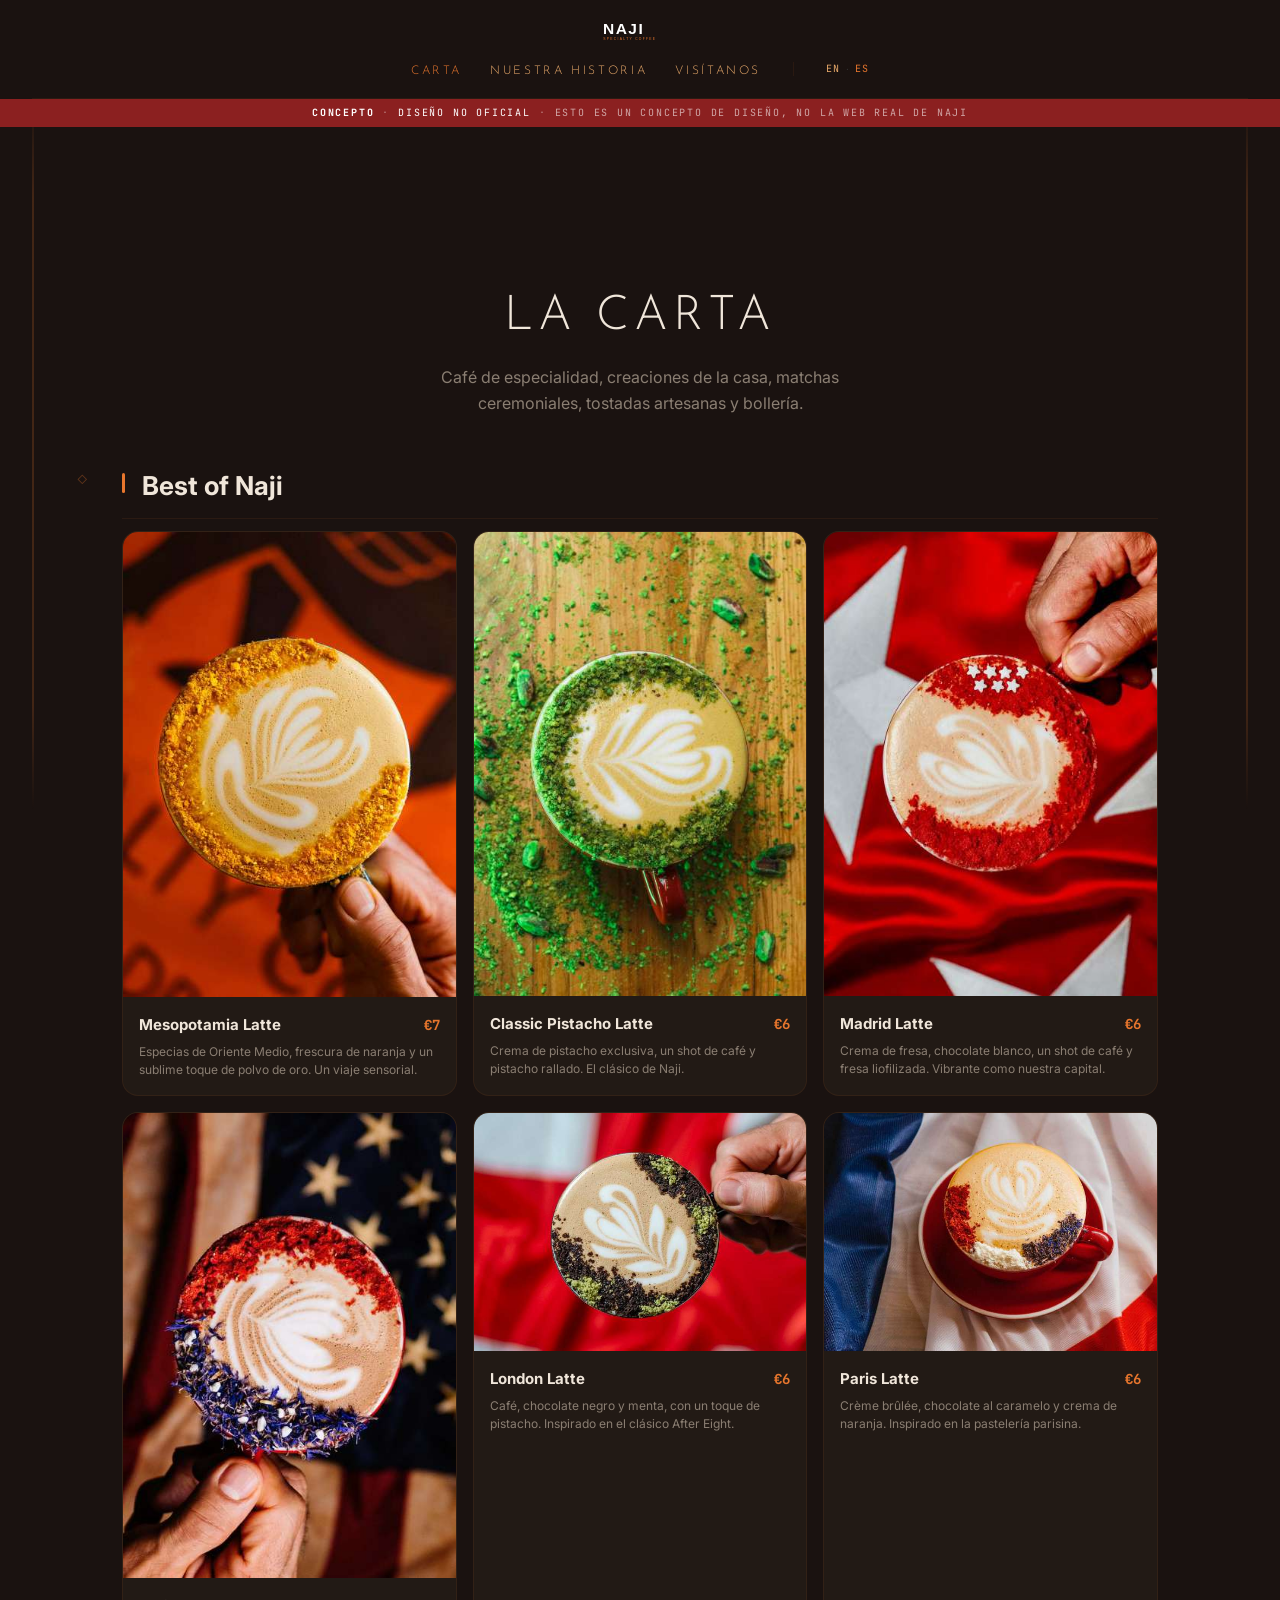
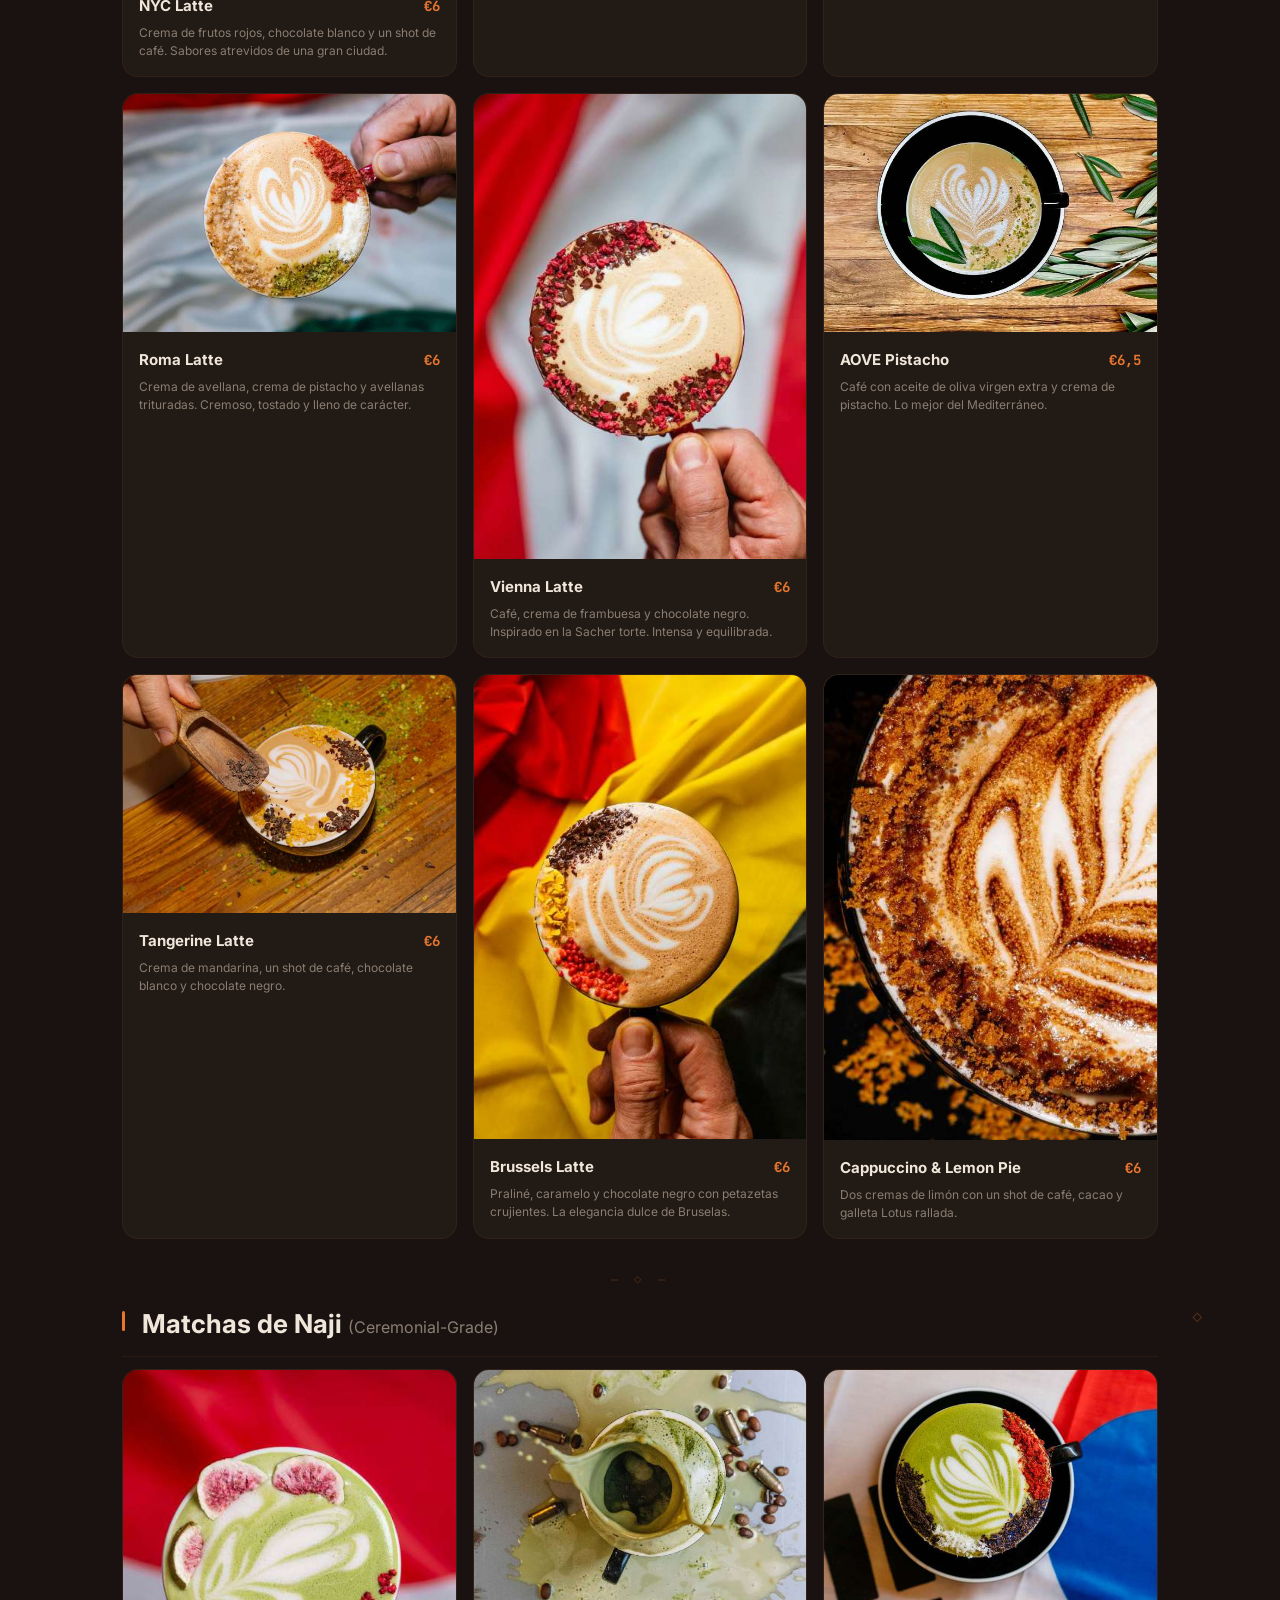
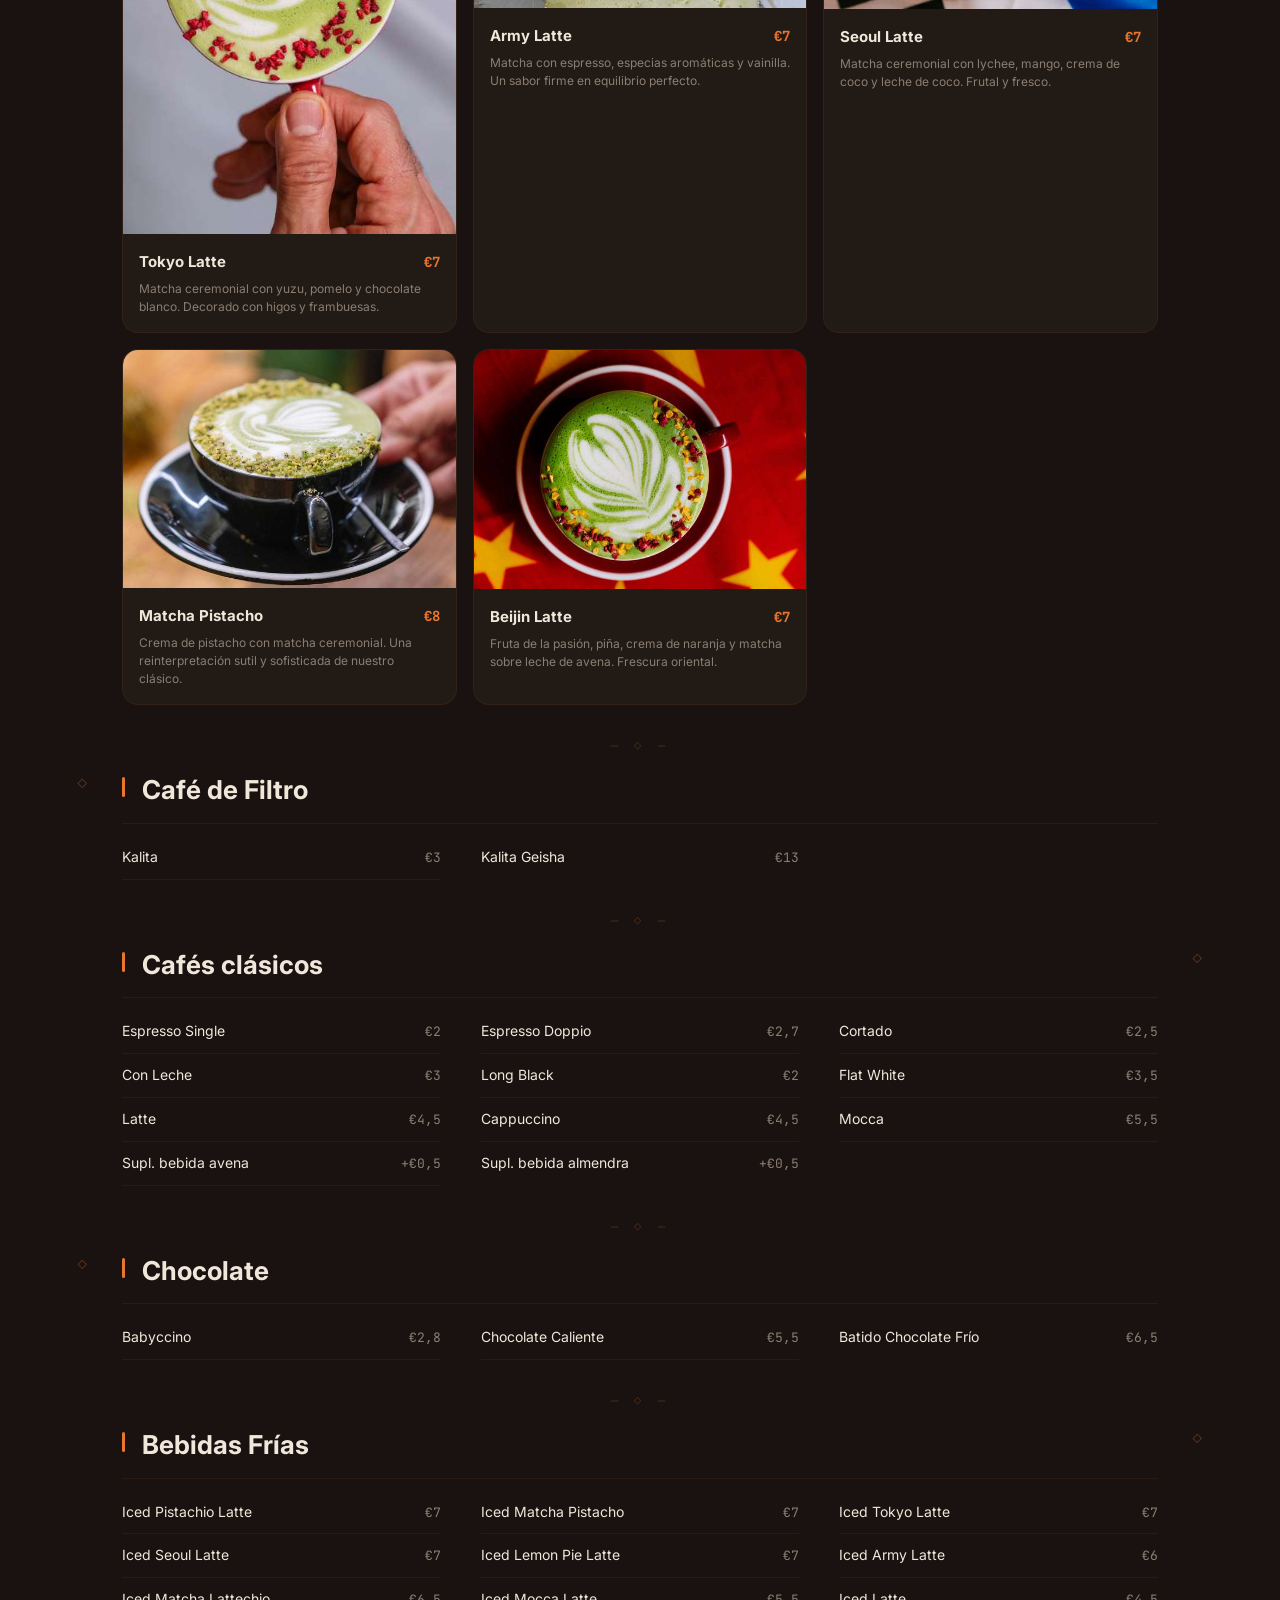
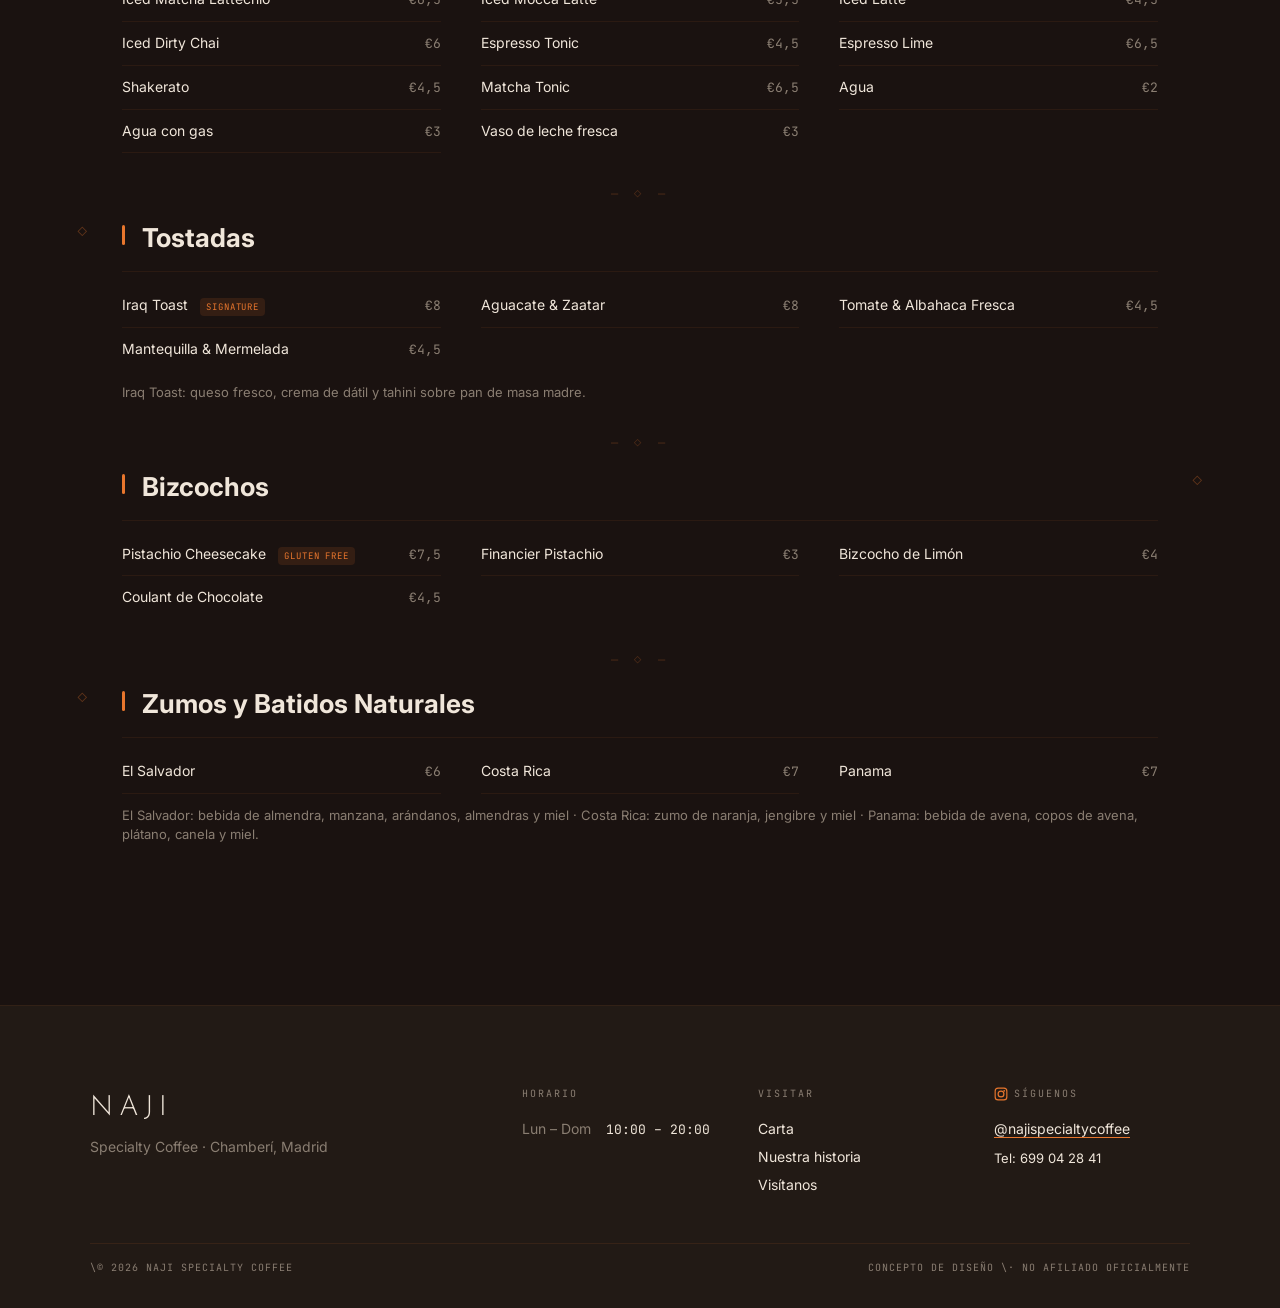
==== commit 2affeca0: "Fix cropped images: remove global object-fit cover, cache bust Co-Authored-By: Claude Opus 4.6 (1M c" ====
--- a/carta.html
+++ b/carta.html
@@ -8,7 +8,7 @@
 <link rel="preconnect" href="https://fonts.googleapis.com">
 <link rel="preconnect" href="https://fonts.gstatic.com" crossorigin>
 <link href="https://fonts.googleapis.com/css2?family=Josefin+Sans:wght@300;400;600&family=Playfair+Display:ital,wght@0,400;0,600;0,700;1,400;1,600&family=Inter:wght@300;400;500&family=JetBrains+Mono:wght@400;500&display=swap" rel="stylesheet">
-<link rel="stylesheet" href="css/style.css">
+<link rel="stylesheet" href="css/style.css?v=1775477150">
 </head>
 <body>
 
--- a/css/style.css
+++ b/css/style.css
@@ -35,7 +35,7 @@
 }
 body.fonts-ready { opacity: 1; }
 a { color: inherit; text-decoration: none; }
-img { display: block; width: 100%; height: auto; object-fit: cover; }
+img { display: block; width: 100%; height: auto; }
 ul { list-style: none; }
 
 /* --- Sticky header wrapper --- */
@@ -439,8 +439,8 @@
   transition: border-color 0.3s, transform 0.3s;
 }
 .menu-card:hover { border-color: var(--orange); transform: translateY(-3px); }
-.menu-card-img { aspect-ratio: 1; overflow: hidden; }
-.menu-card-img img { width: 100%; height: 100%; object-fit: cover; transition: transform 0.5s; }
+.menu-card-img { overflow: hidden; }
+.menu-card-img img { width: 100%; height: auto; object-fit: contain; transition: transform 0.5s; }
 .menu-card:hover .menu-card-img img { transform: scale(1.05); }
 .menu-card-body { padding: 16px; }
 .menu-card-top { display: flex; justify-content: space-between; align-items: baseline; margin-bottom: 6px; }
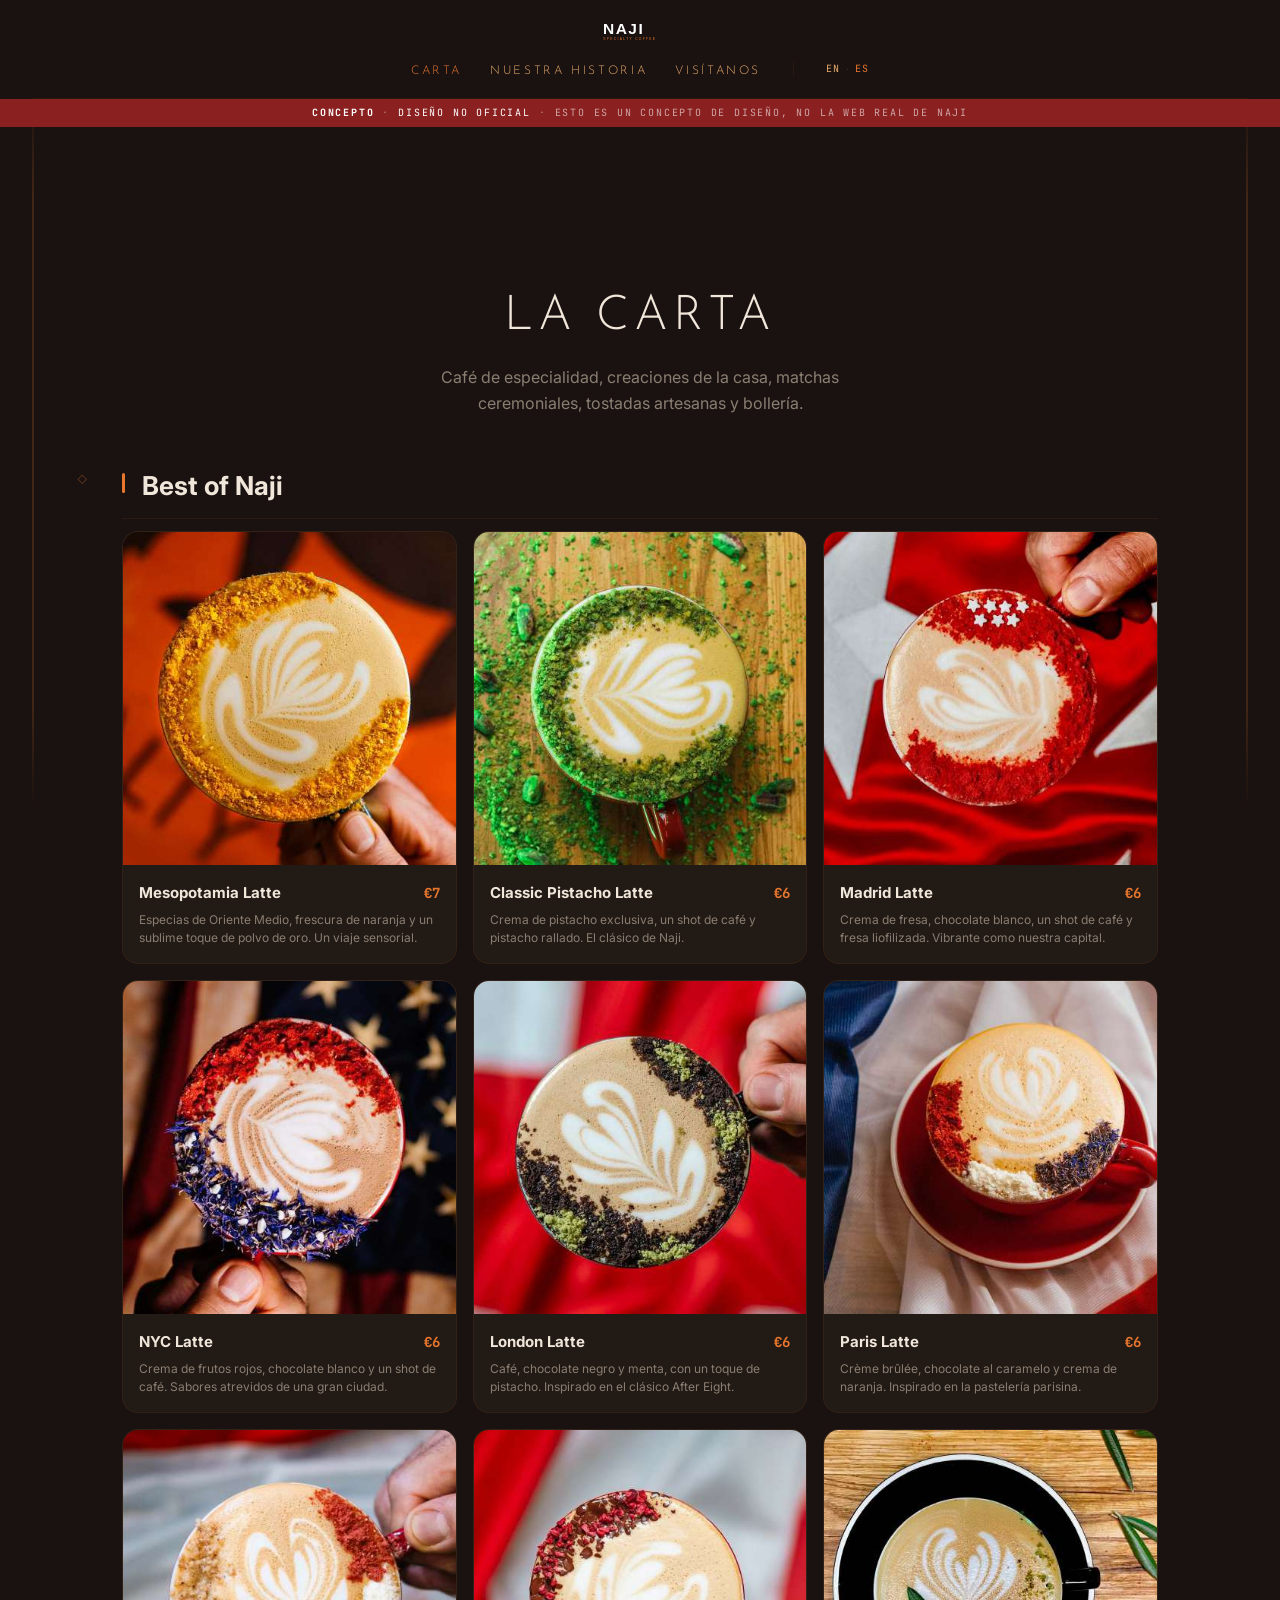
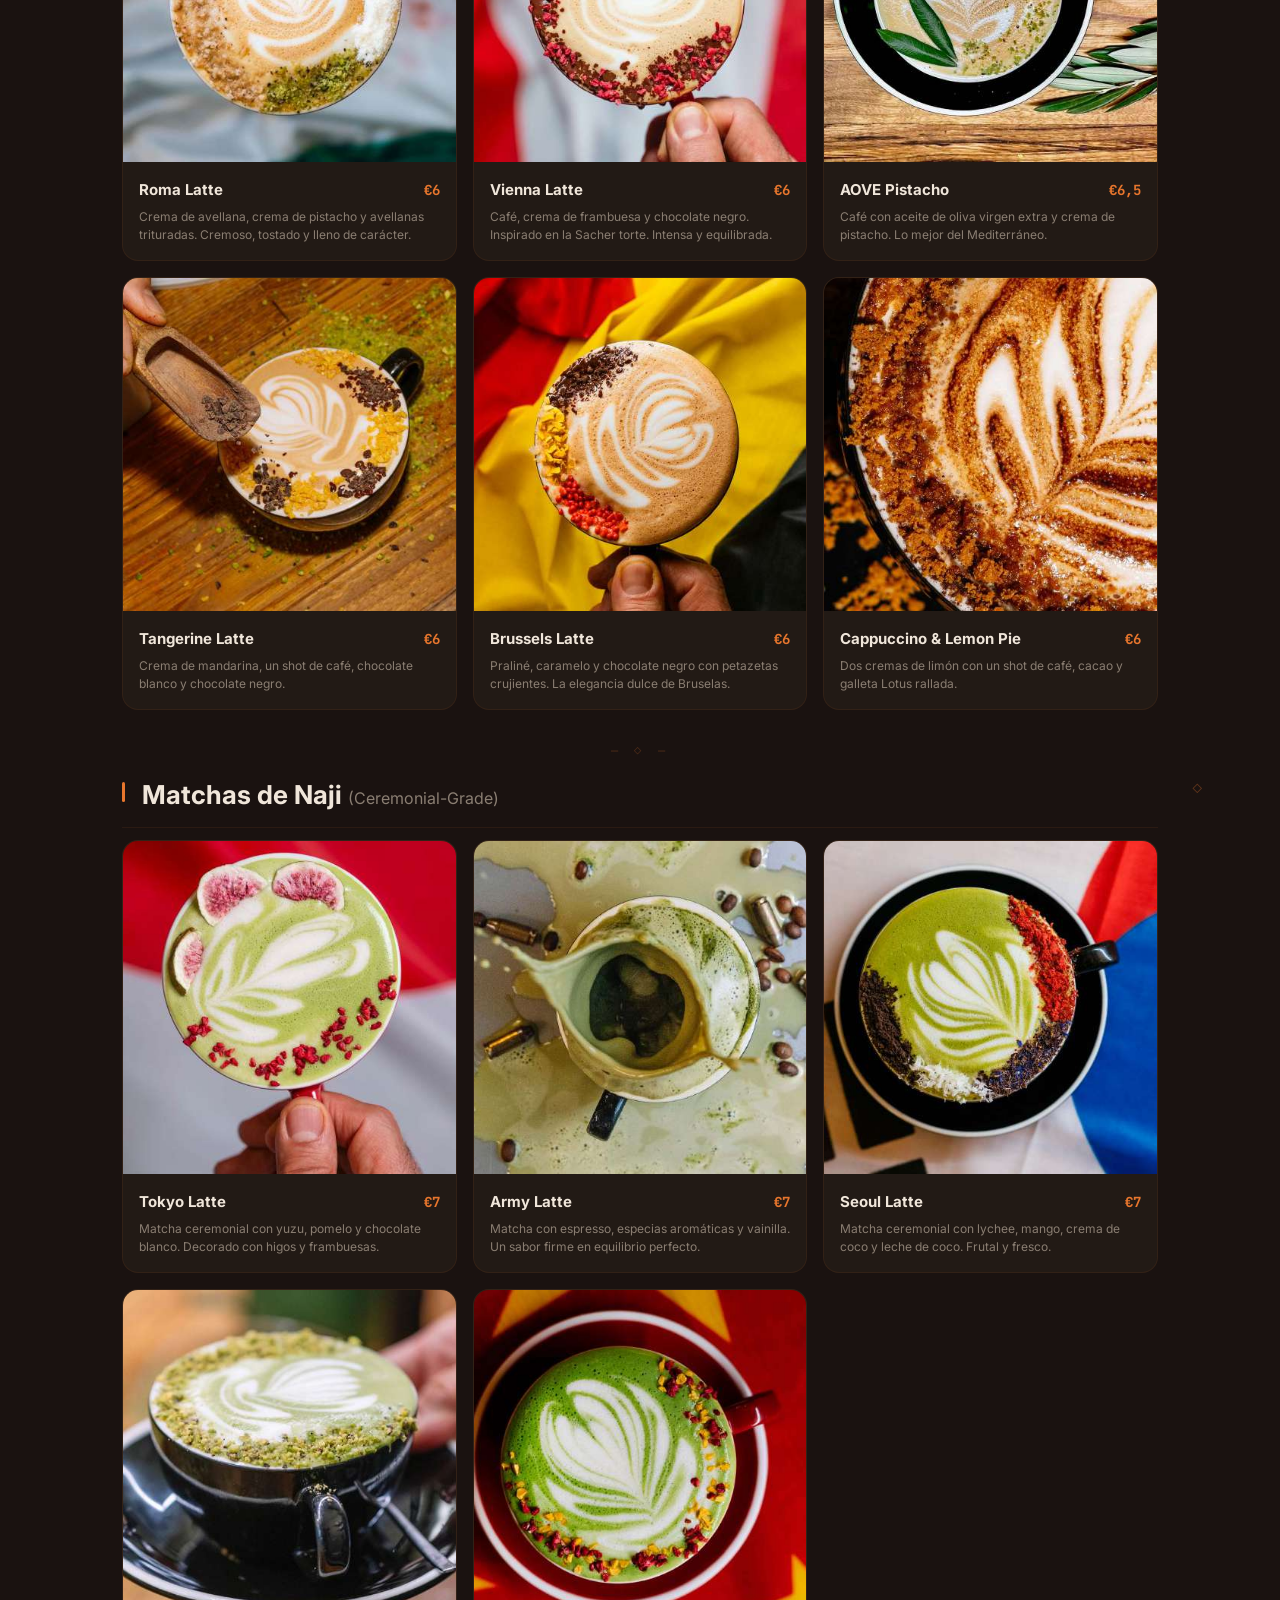
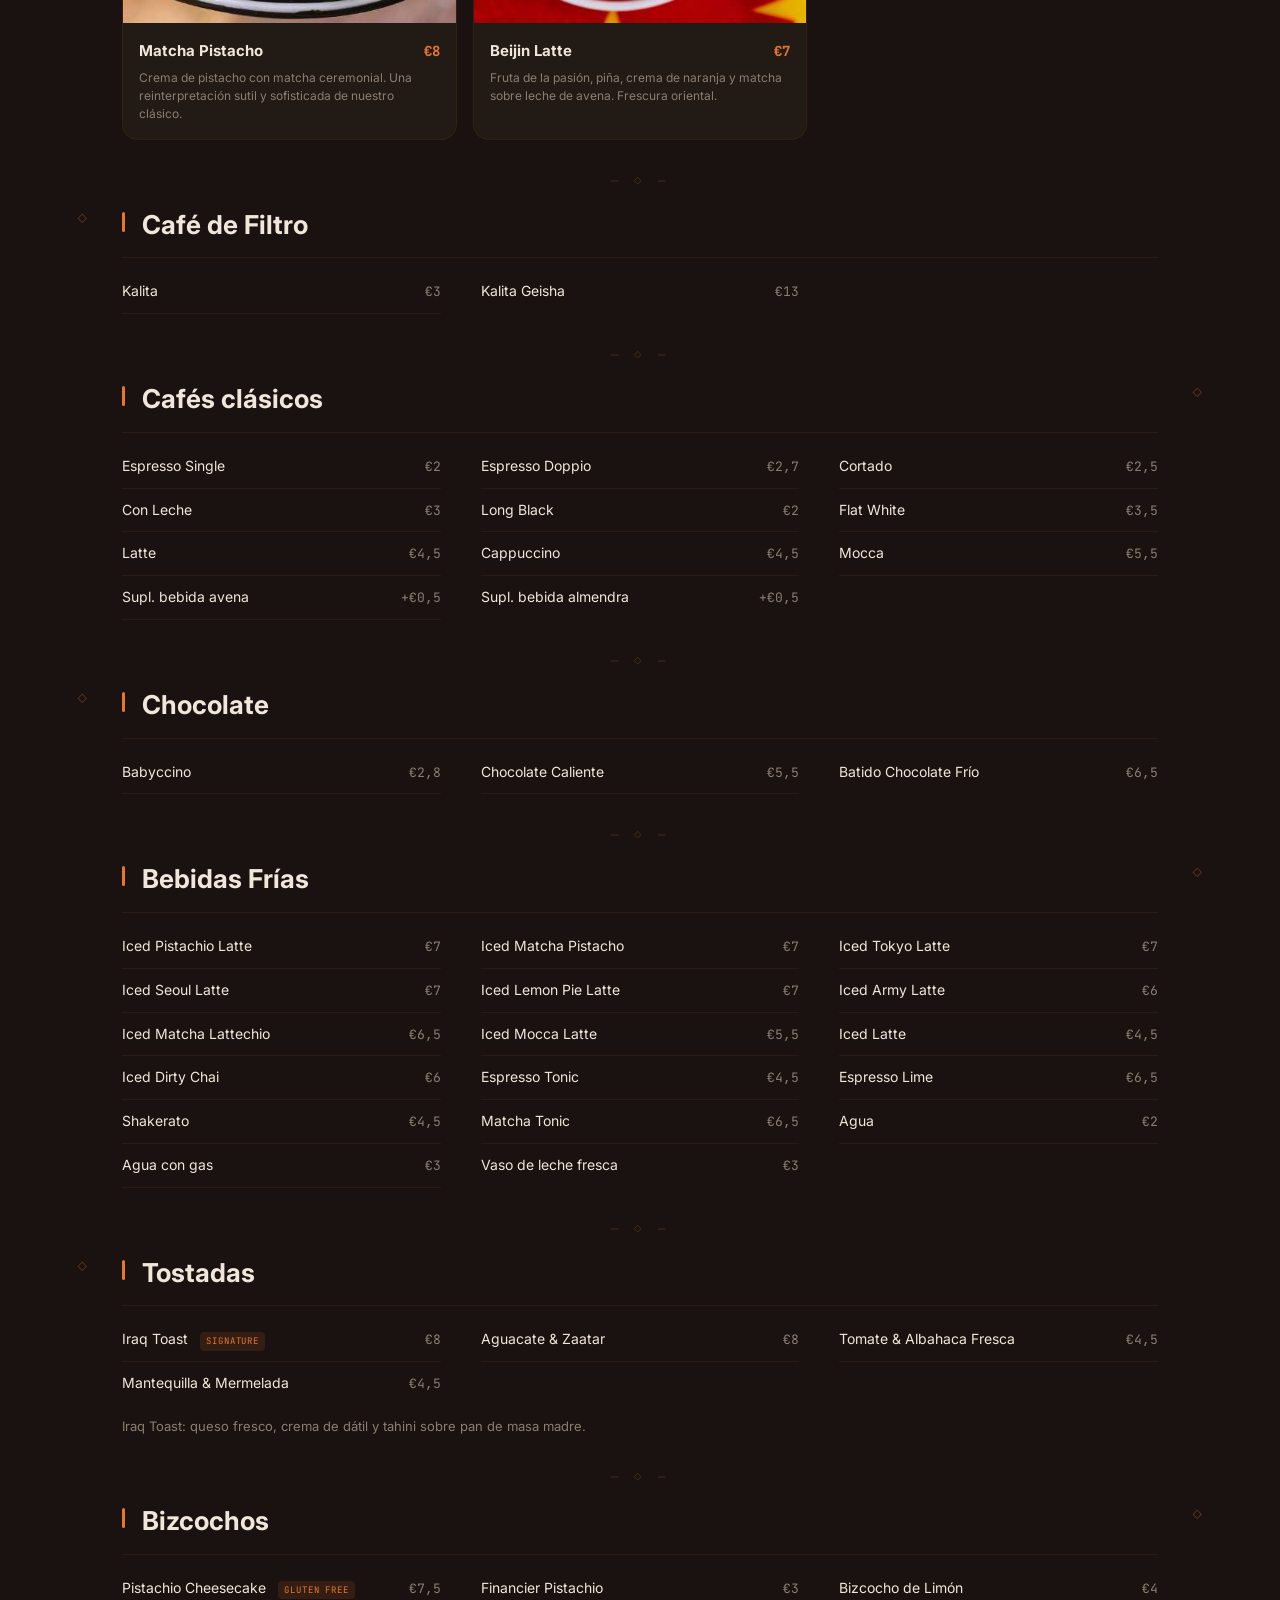
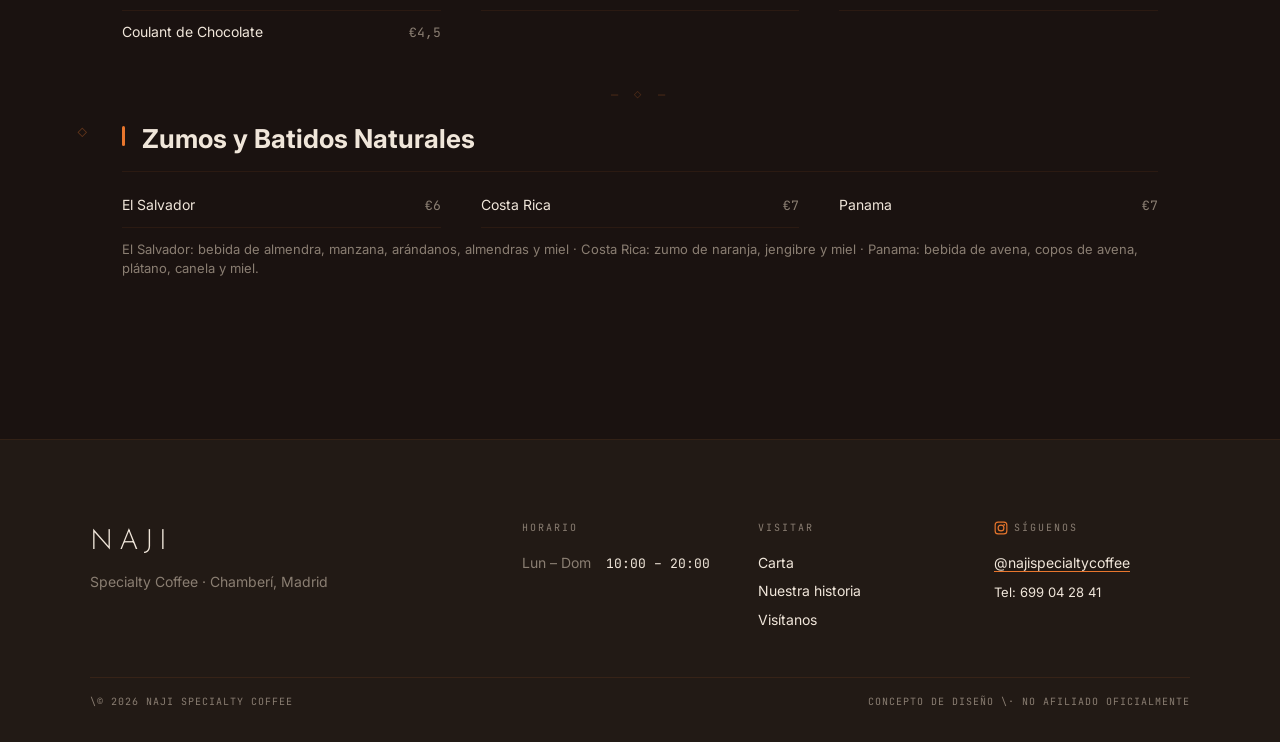
==== commit 08bdfada: "Uniform square images on carta, cache bust Co-Authored-By: Claude Opus 4.6 (1M context) <noreply@ant" ====
--- a/carta.html
+++ b/carta.html
@@ -8,7 +8,7 @@
 <link rel="preconnect" href="https://fonts.googleapis.com">
 <link rel="preconnect" href="https://fonts.gstatic.com" crossorigin>
 <link href="https://fonts.googleapis.com/css2?family=Josefin+Sans:wght@300;400;600&family=Playfair+Display:ital,wght@0,400;0,600;0,700;1,400;1,600&family=Inter:wght@300;400;500&family=JetBrains+Mono:wght@400;500&display=swap" rel="stylesheet">
-<link rel="stylesheet" href="css/style.css?v=1775477150">
+<link rel="stylesheet" href="css/style.css?v=1775477576">
 </head>
 <body>
 
--- a/css/style.css
+++ b/css/style.css
@@ -439,8 +439,8 @@
   transition: border-color 0.3s, transform 0.3s;
 }
 .menu-card:hover { border-color: var(--orange); transform: translateY(-3px); }
-.menu-card-img { overflow: hidden; }
-.menu-card-img img { width: 100%; height: auto; object-fit: contain; transition: transform 0.5s; }
+.menu-card-img { aspect-ratio: 1; overflow: hidden; }
+.menu-card-img img { width: 100%; height: 100%; object-fit: cover; object-position: center; transition: transform 0.5s; }
 .menu-card:hover .menu-card-img img { transform: scale(1.05); }
 .menu-card-body { padding: 16px; }
 .menu-card-top { display: flex; justify-content: space-between; align-items: baseline; margin-bottom: 6px; }
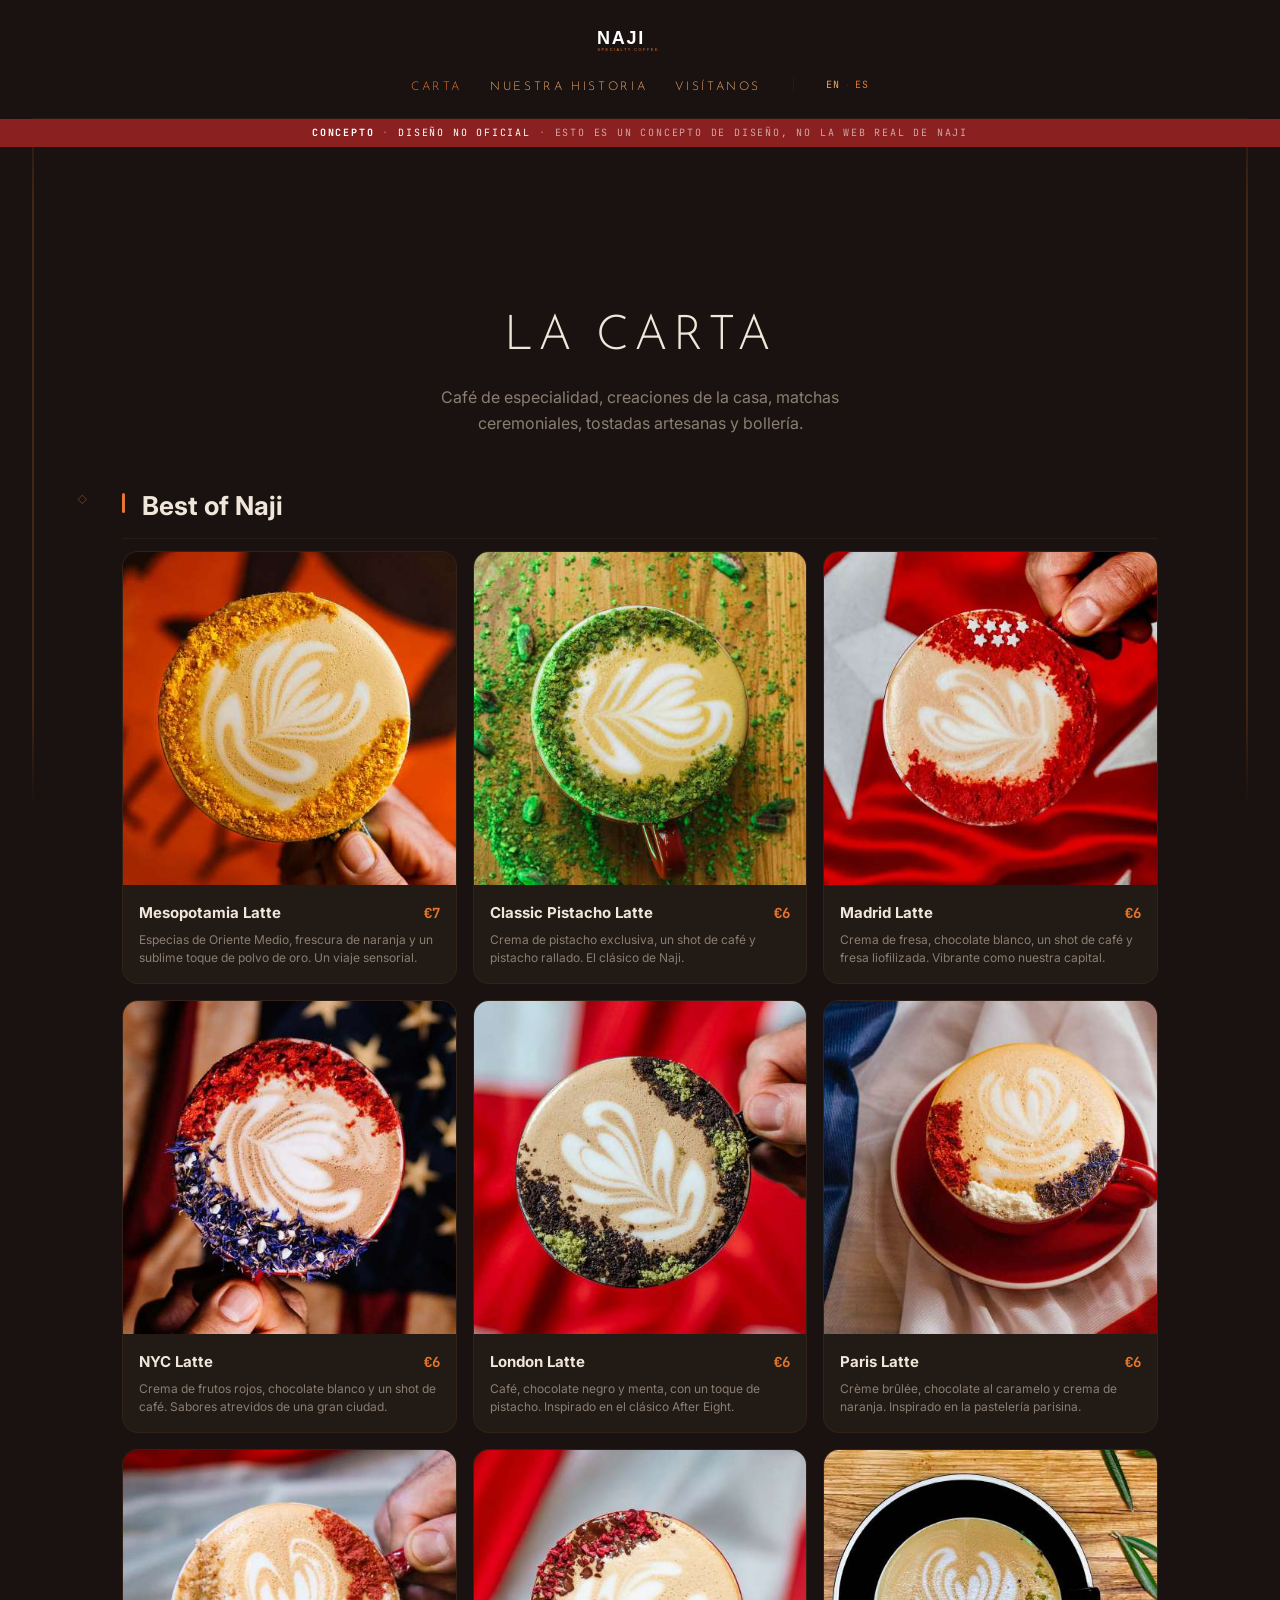
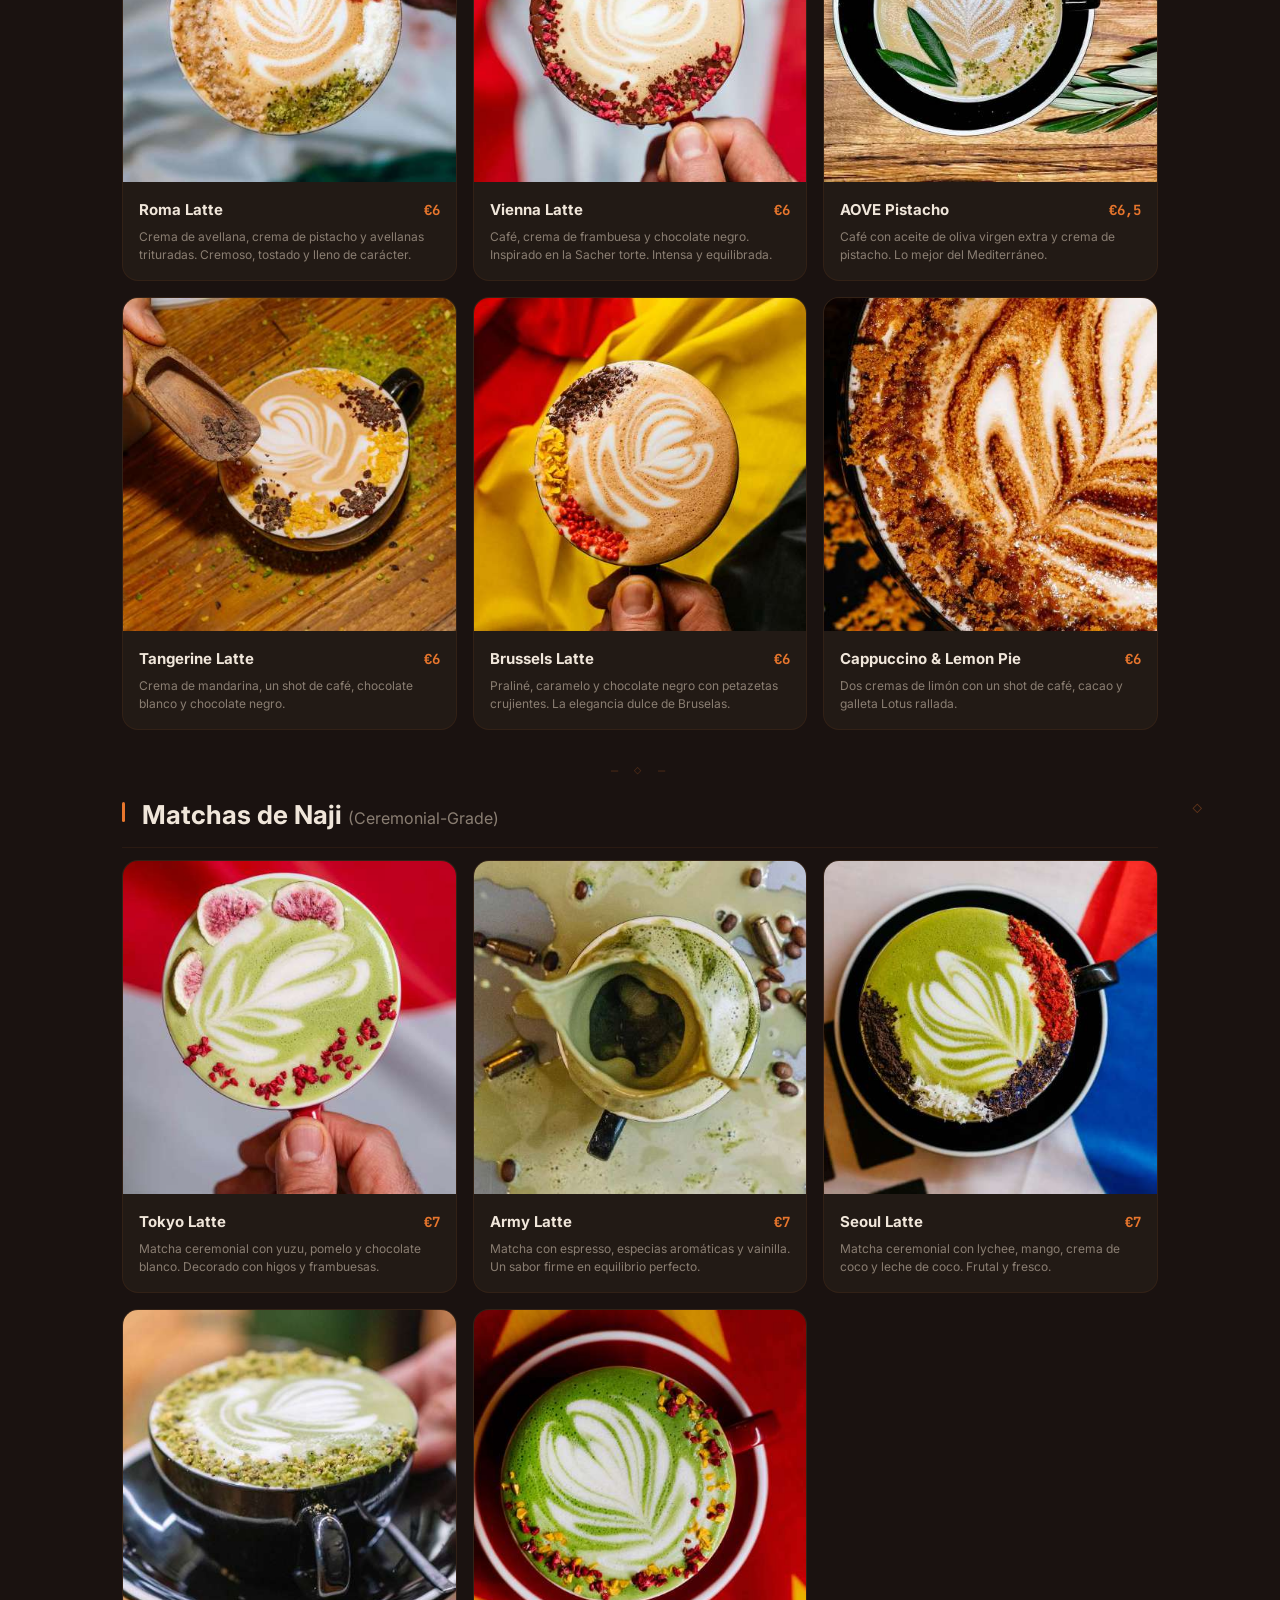
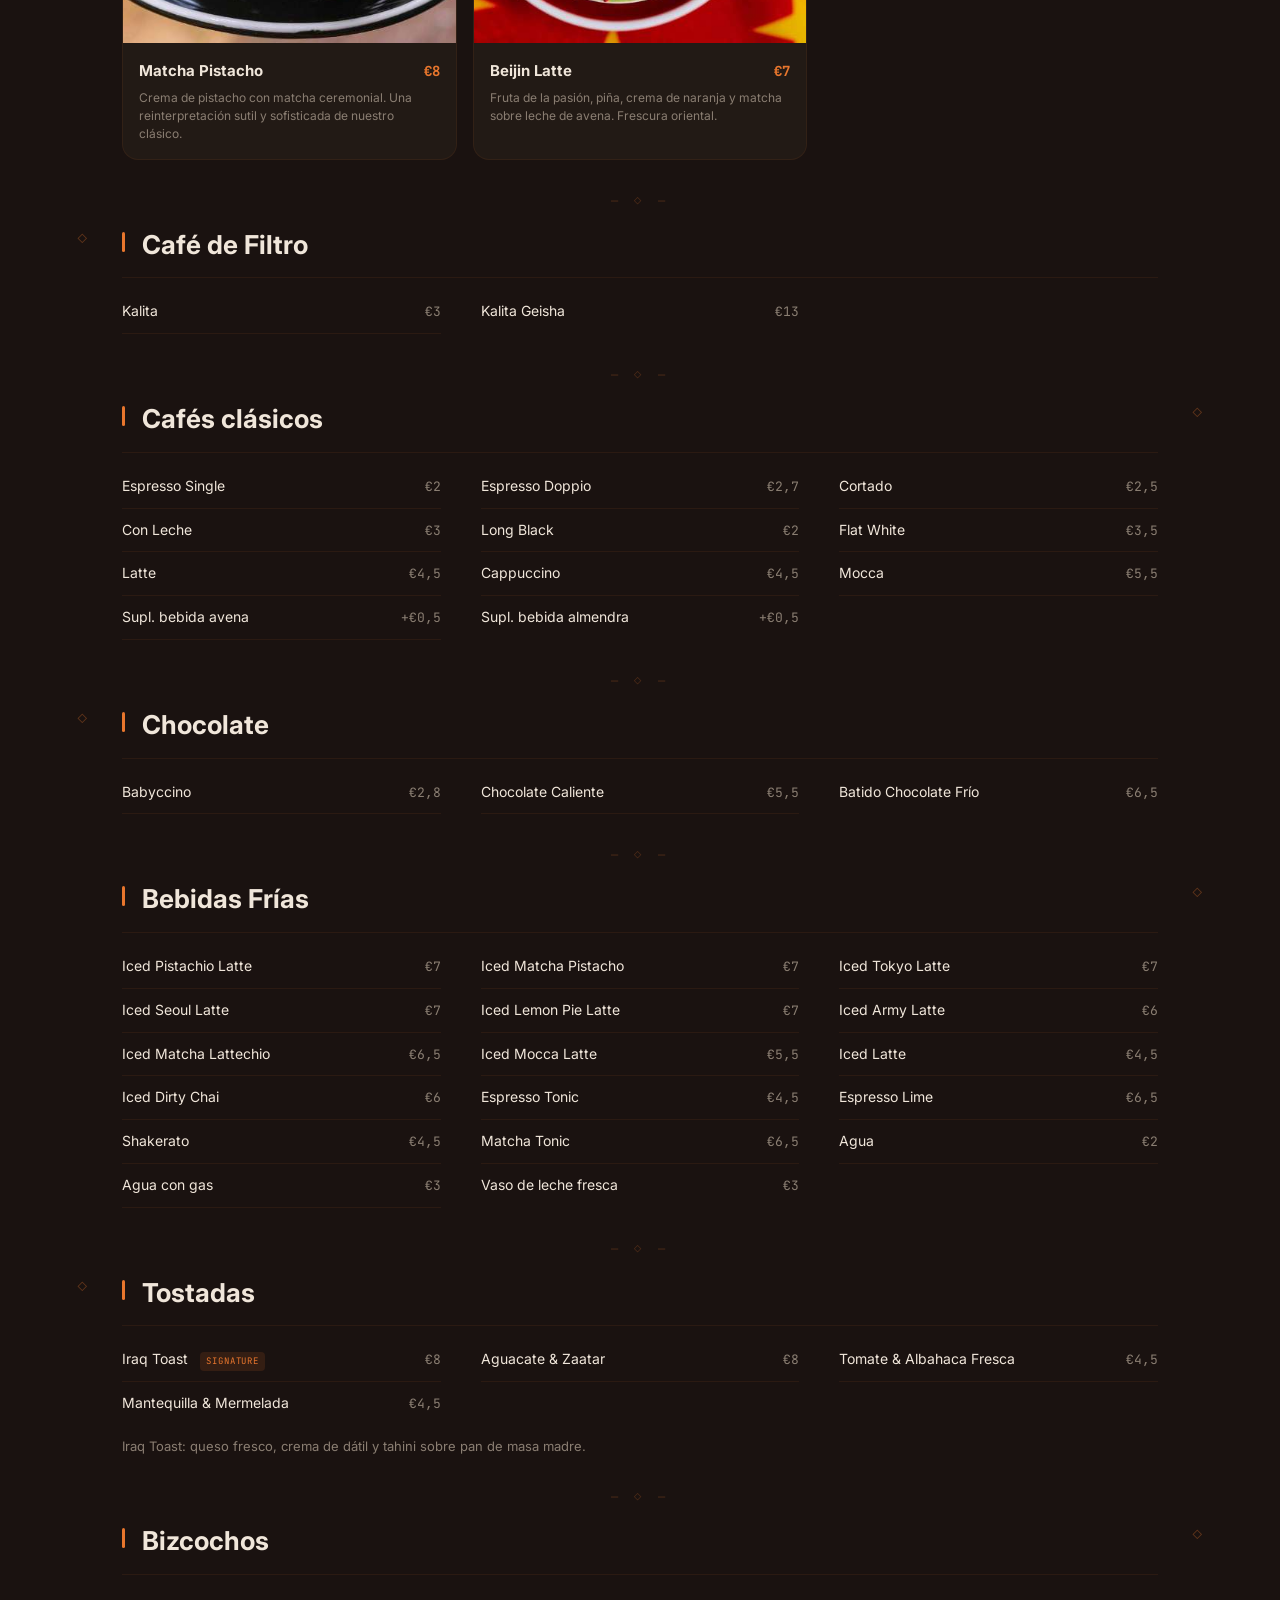
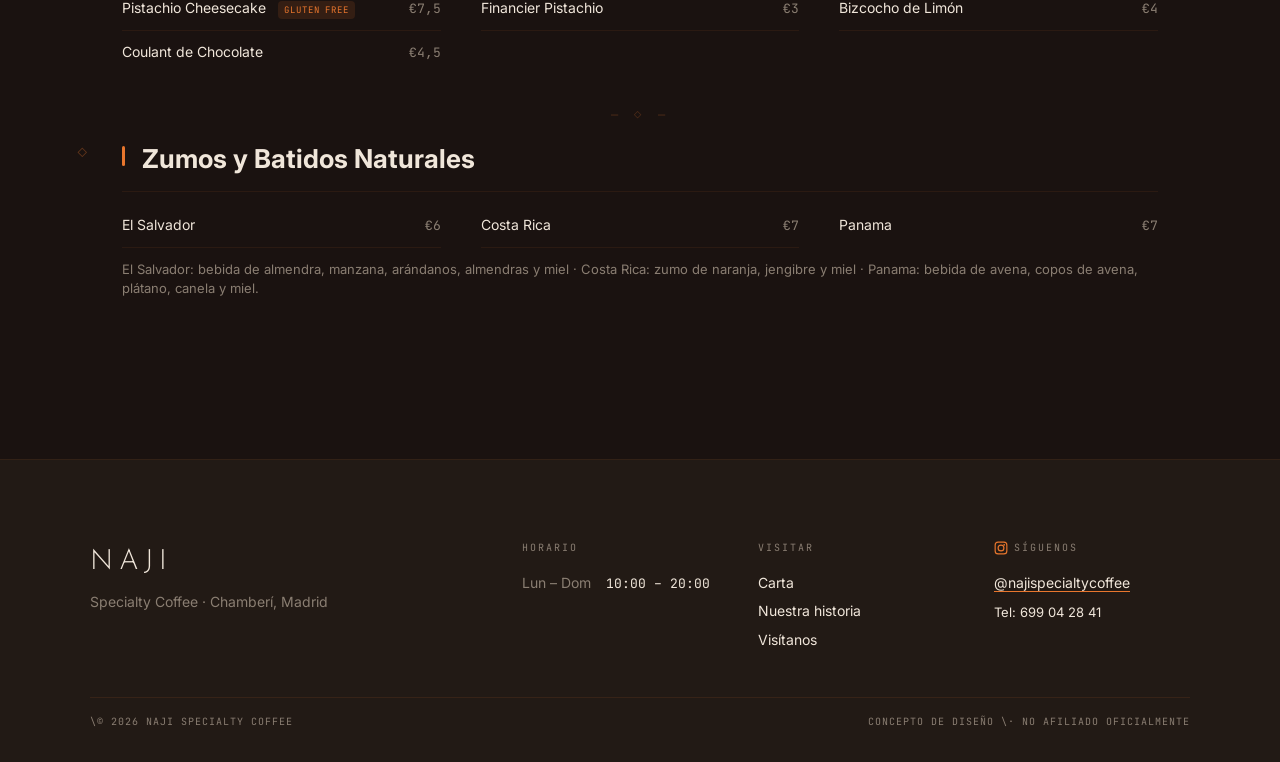
==== commit 1fdaeda6: "Bigger consistent nav across all pages Co-Authored-By: Claude Opus 4.6 (1M context) <noreply@anthrop" ====
--- a/carta.html
+++ b/carta.html
@@ -8,7 +8,7 @@
 <link rel="preconnect" href="https://fonts.googleapis.com">
 <link rel="preconnect" href="https://fonts.gstatic.com" crossorigin>
 <link href="https://fonts.googleapis.com/css2?family=Josefin+Sans:wght@300;400;600&family=Playfair+Display:ital,wght@0,400;0,600;0,700;1,400;1,600&family=Inter:wght@300;400;500&family=JetBrains+Mono:wght@400;500&display=swap" rel="stylesheet">
-<link rel="stylesheet" href="css/style.css?v=1775477576">
+<link rel="stylesheet" href="css/style.css?v=1775482849">
 </head>
 <body>
 
--- a/css/style.css
+++ b/css/style.css
@@ -56,13 +56,13 @@
 /* --- Nav (centered stacked) --- */
 .nav {
   display: flex; flex-direction: column; align-items: center;
-  padding: 20px 32px 0;
+  padding: 28px 32px 0;
   background: var(--bg);
 }
-.nav-logo img { height: 22px; width: auto; }
+.nav-logo img { height: 26px; width: auto; }
 .nav-bottom {
   display: flex; align-items: center; gap: 32px;
-  margin-top: 14px; padding-bottom: 16px;
+  margin-top: 18px; padding-bottom: 20px;
   border-bottom: 1px solid var(--border); width: 100%; justify-content: center;
 }
 .nav-links { display: flex; gap: 28px; }
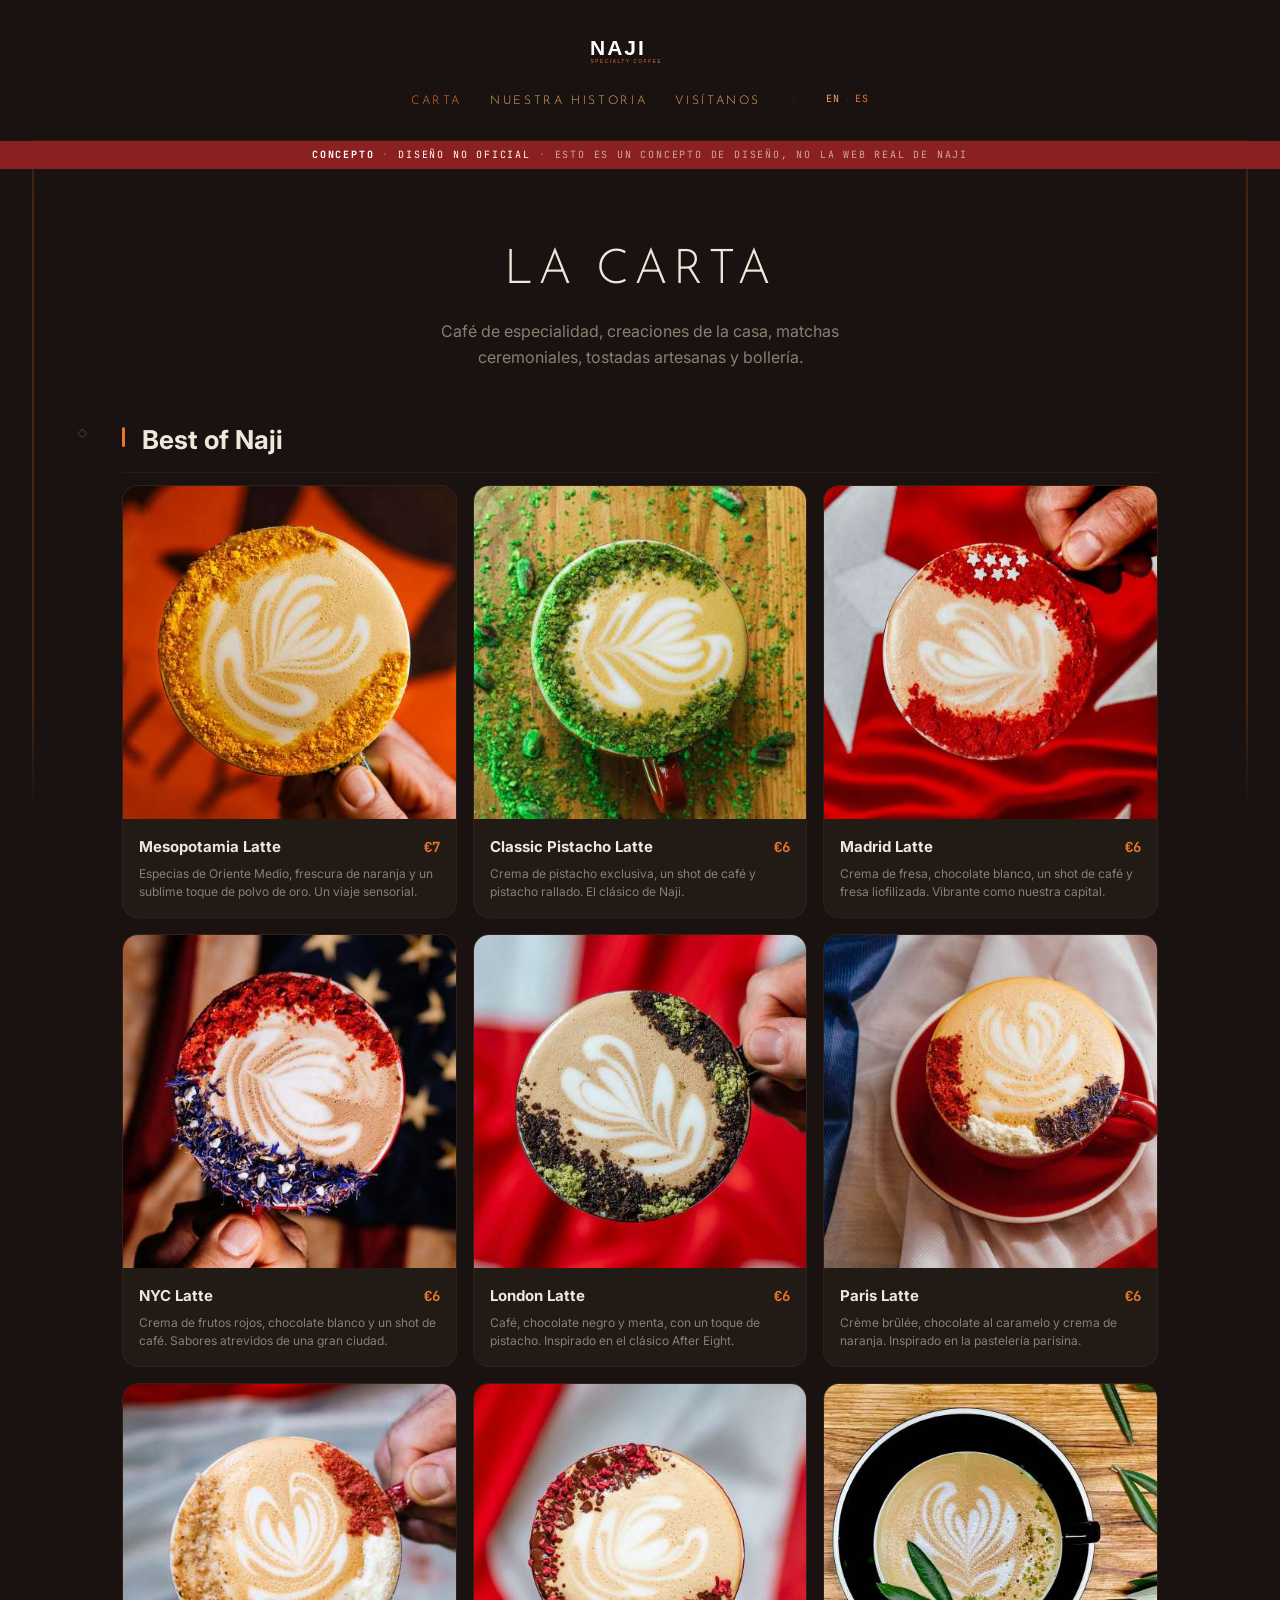
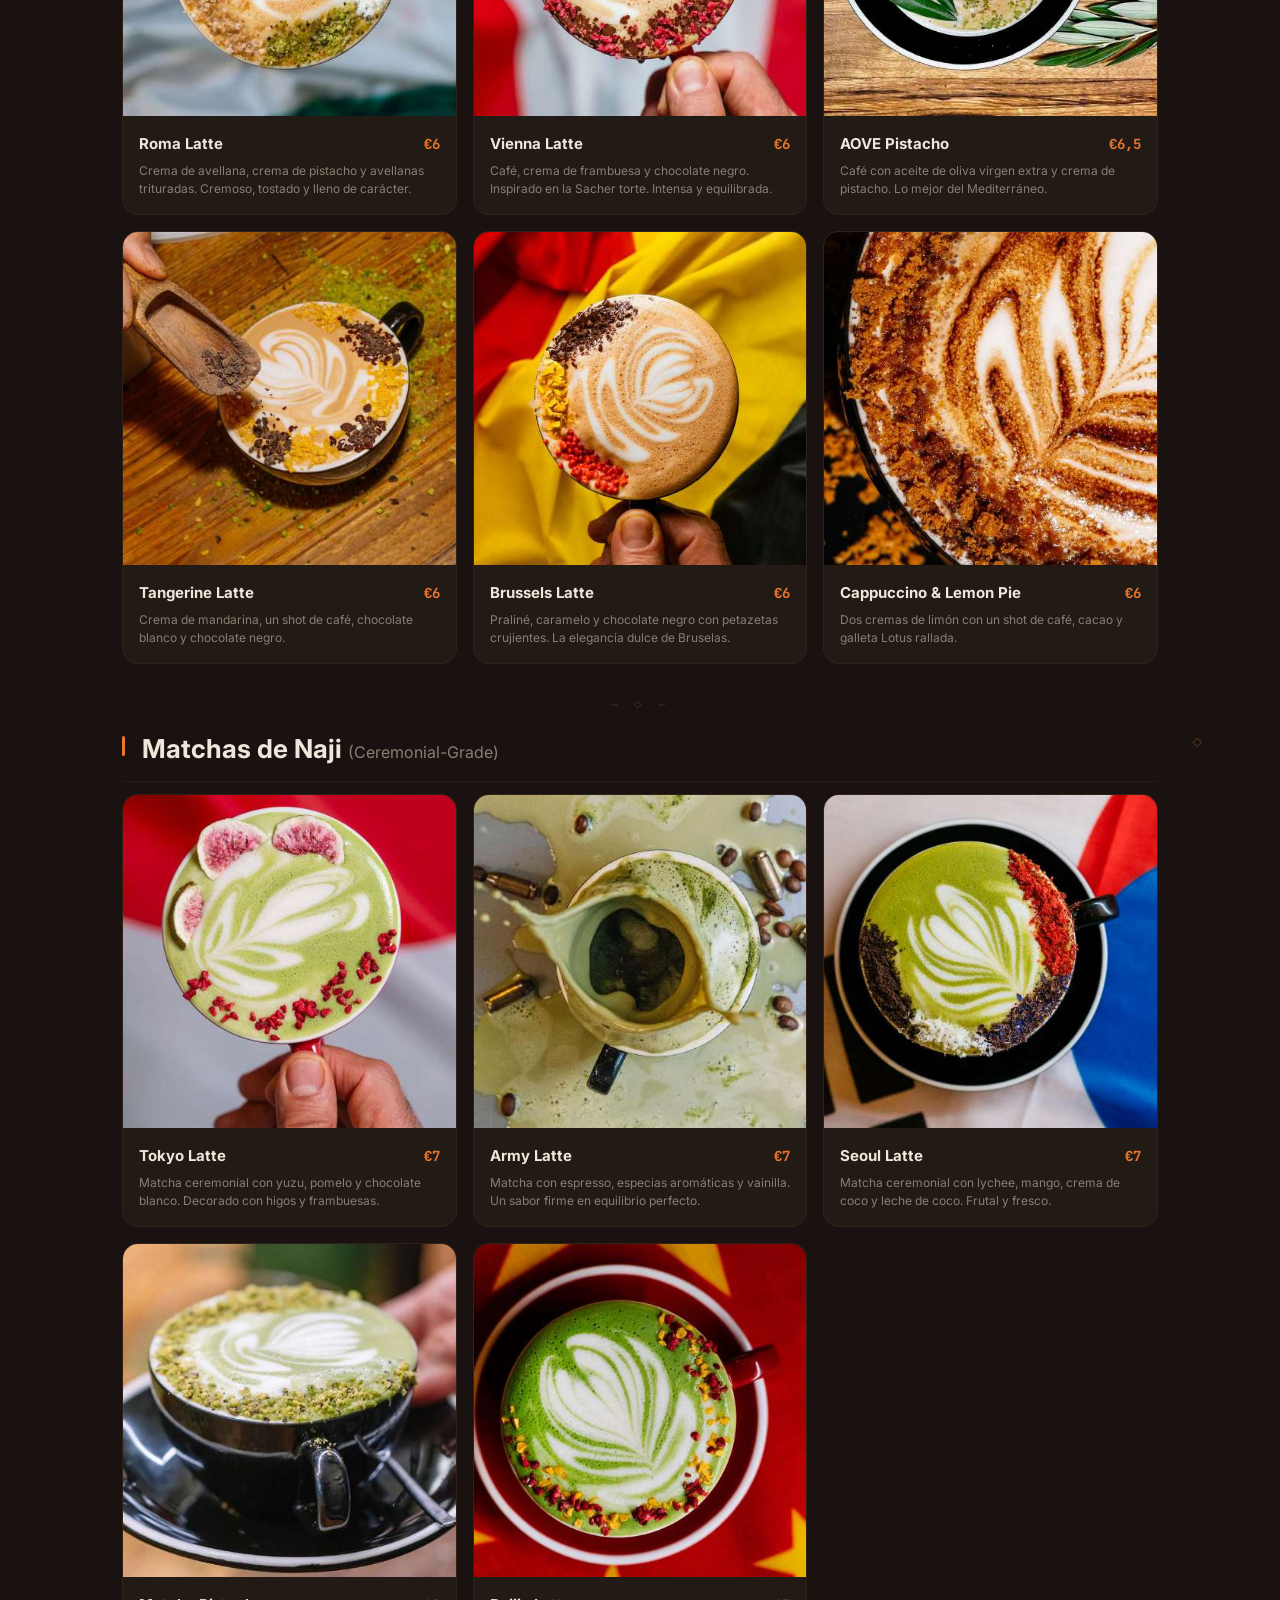
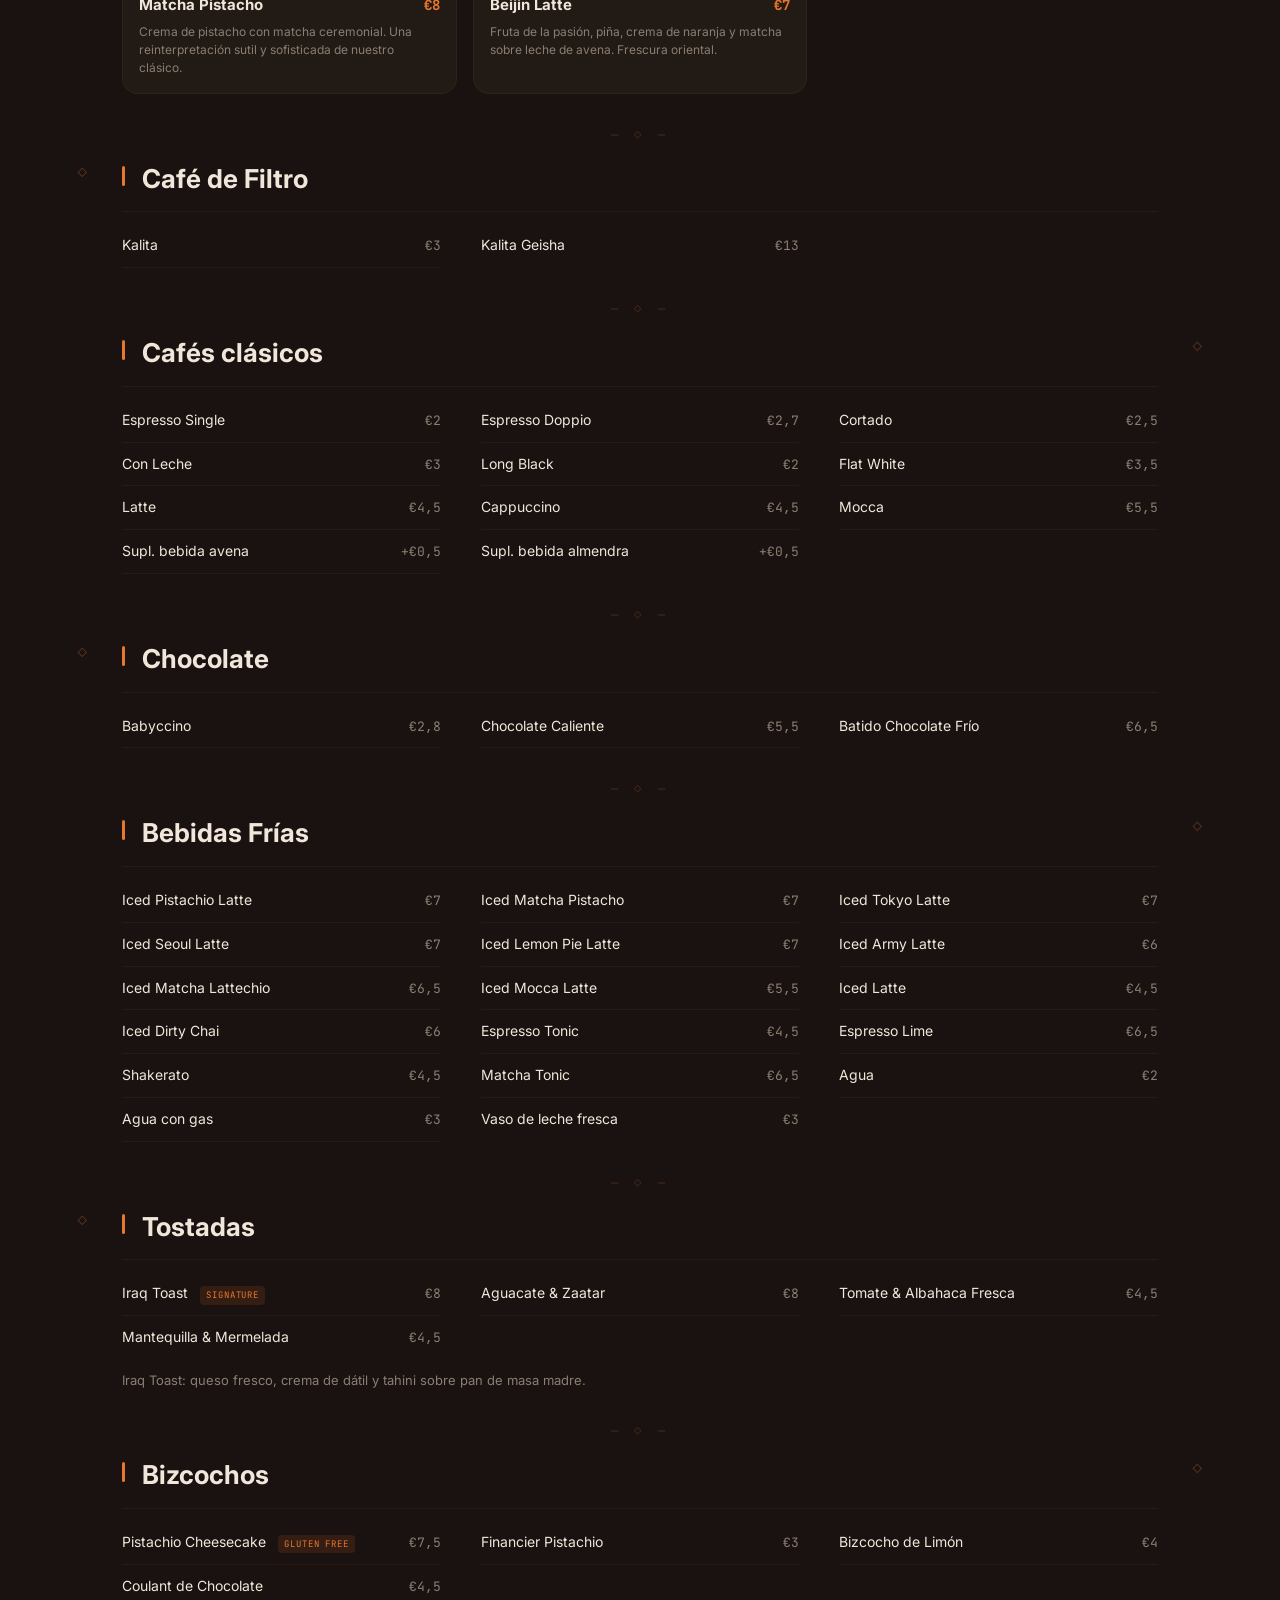
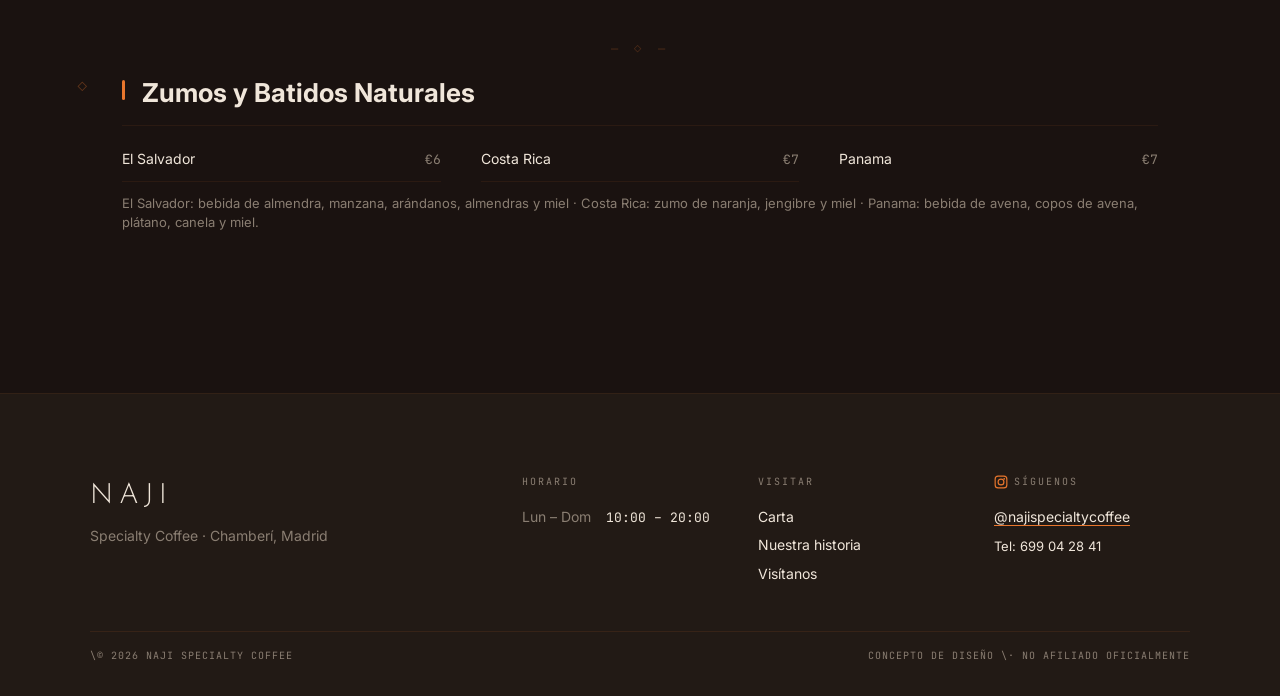
==== commit 35e7d489: "Bigger nav + reduce subpage header gap for consistent look Nav: 36px top padding, 30px logo, 28px bo" ====
--- a/carta.html
+++ b/carta.html
@@ -8,7 +8,7 @@
 <link rel="preconnect" href="https://fonts.googleapis.com">
 <link rel="preconnect" href="https://fonts.gstatic.com" crossorigin>
 <link href="https://fonts.googleapis.com/css2?family=Josefin+Sans:wght@300;400;600&family=Playfair+Display:ital,wght@0,400;0,600;0,700;1,400;1,600&family=Inter:wght@300;400;500&family=JetBrains+Mono:wght@400;500&display=swap" rel="stylesheet">
-<link rel="stylesheet" href="css/style.css?v=1775482849">
+<link rel="stylesheet" href="css/style.css?v=1775483059">
 </head>
 <body>
 
--- a/css/style.css
+++ b/css/style.css
@@ -56,13 +56,13 @@
 /* --- Nav (centered stacked) --- */
 .nav {
   display: flex; flex-direction: column; align-items: center;
-  padding: 28px 32px 0;
+  padding: 36px 32px 0;
   background: var(--bg);
 }
-.nav-logo img { height: 26px; width: auto; }
+.nav-logo img { height: 30px; width: auto; }
 .nav-bottom {
   display: flex; align-items: center; gap: 32px;
-  margin-top: 18px; padding-bottom: 20px;
+  margin-top: 20px; padding-bottom: 28px;
   border-bottom: 1px solid var(--border); width: 100%; justify-content: center;
 }
 .nav-links { display: flex; gap: 28px; }
@@ -375,7 +375,7 @@
 .img-placeholder.loaded { border: none; }
 
 /* --- Subpages --- */
-.page-header { padding: calc(28px + 60px + 64px) 32px 48px; text-align: center; }
+.page-header { padding: 64px 32px 48px; text-align: center; }
 .page-header h1 { font-family: var(--font-naji); font-size: clamp(32px, 4vw, 48px); font-weight: 300; margin-bottom: 10px; letter-spacing: 0.1em; text-transform: uppercase; }
 .page-header .subtitle { font-size: 16px; color: var(--text-dim); max-width: 480px; margin: 0 auto; }
 .menu-full {
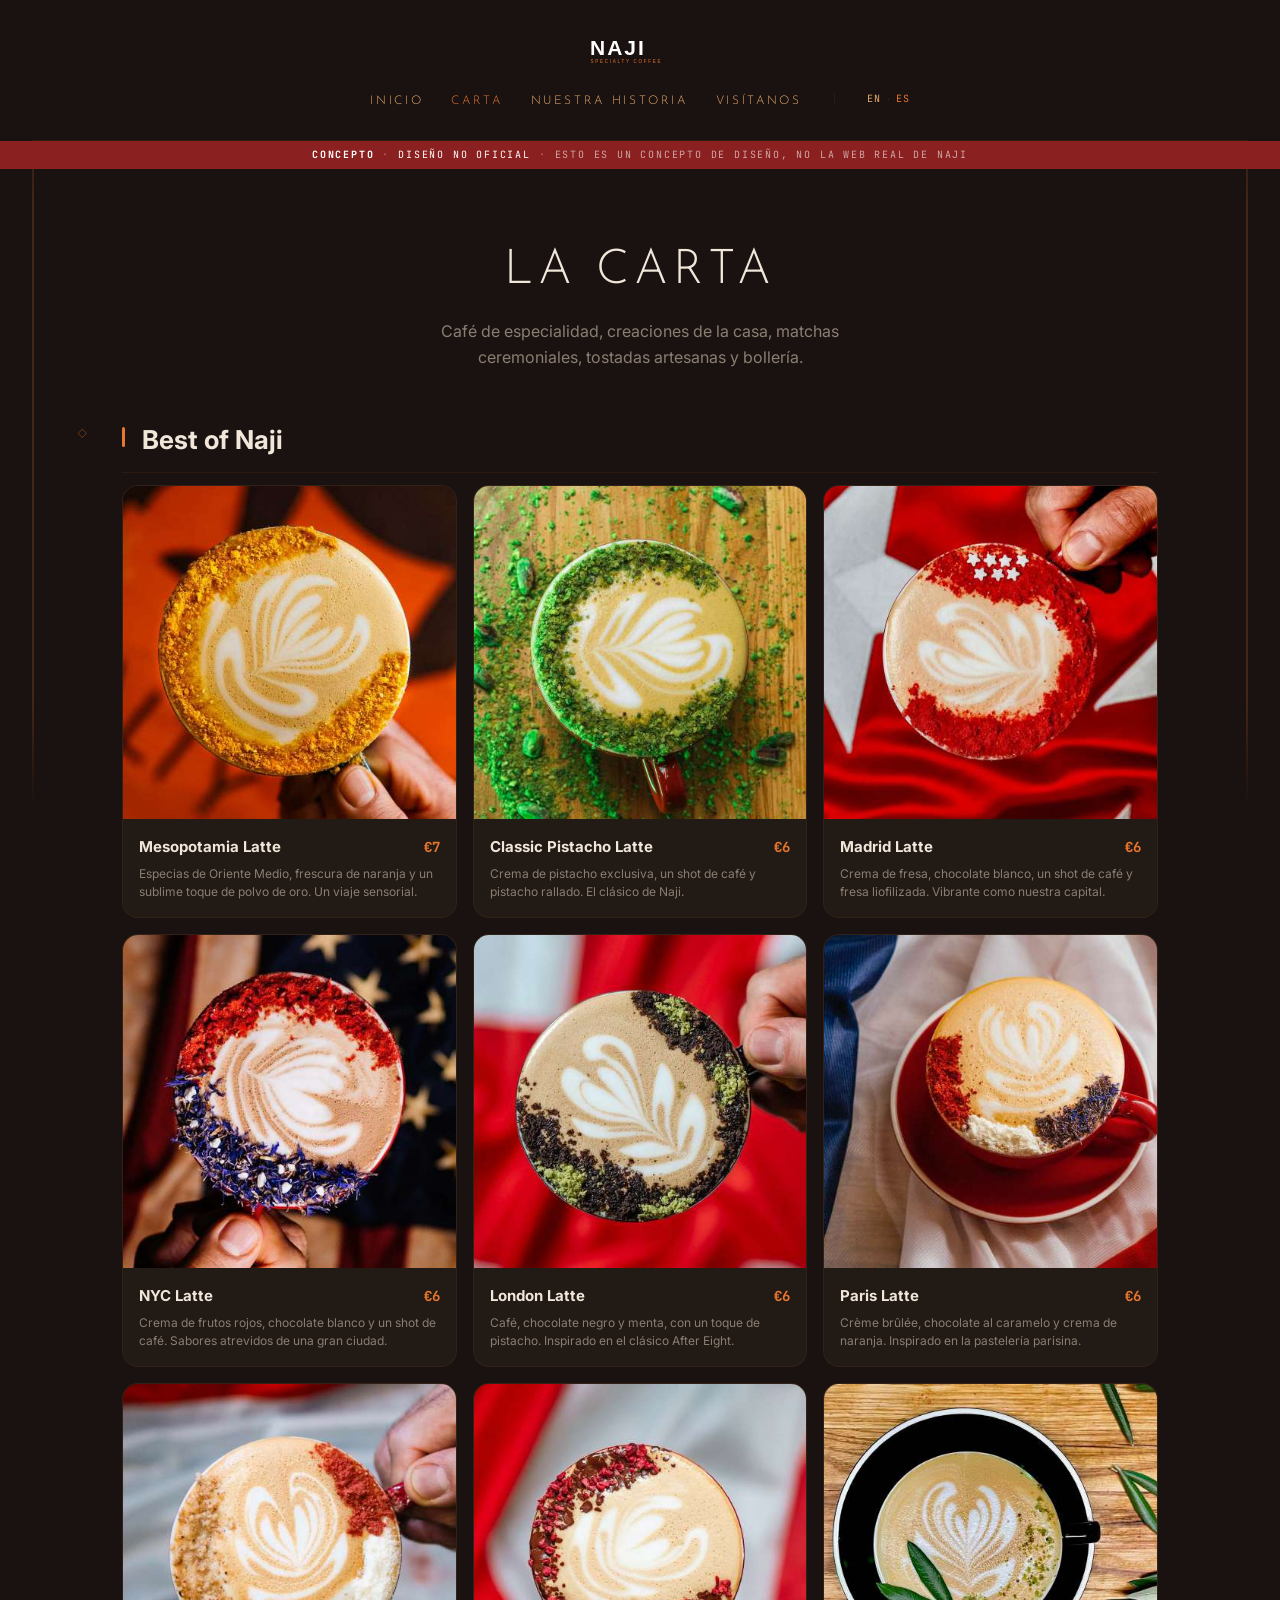
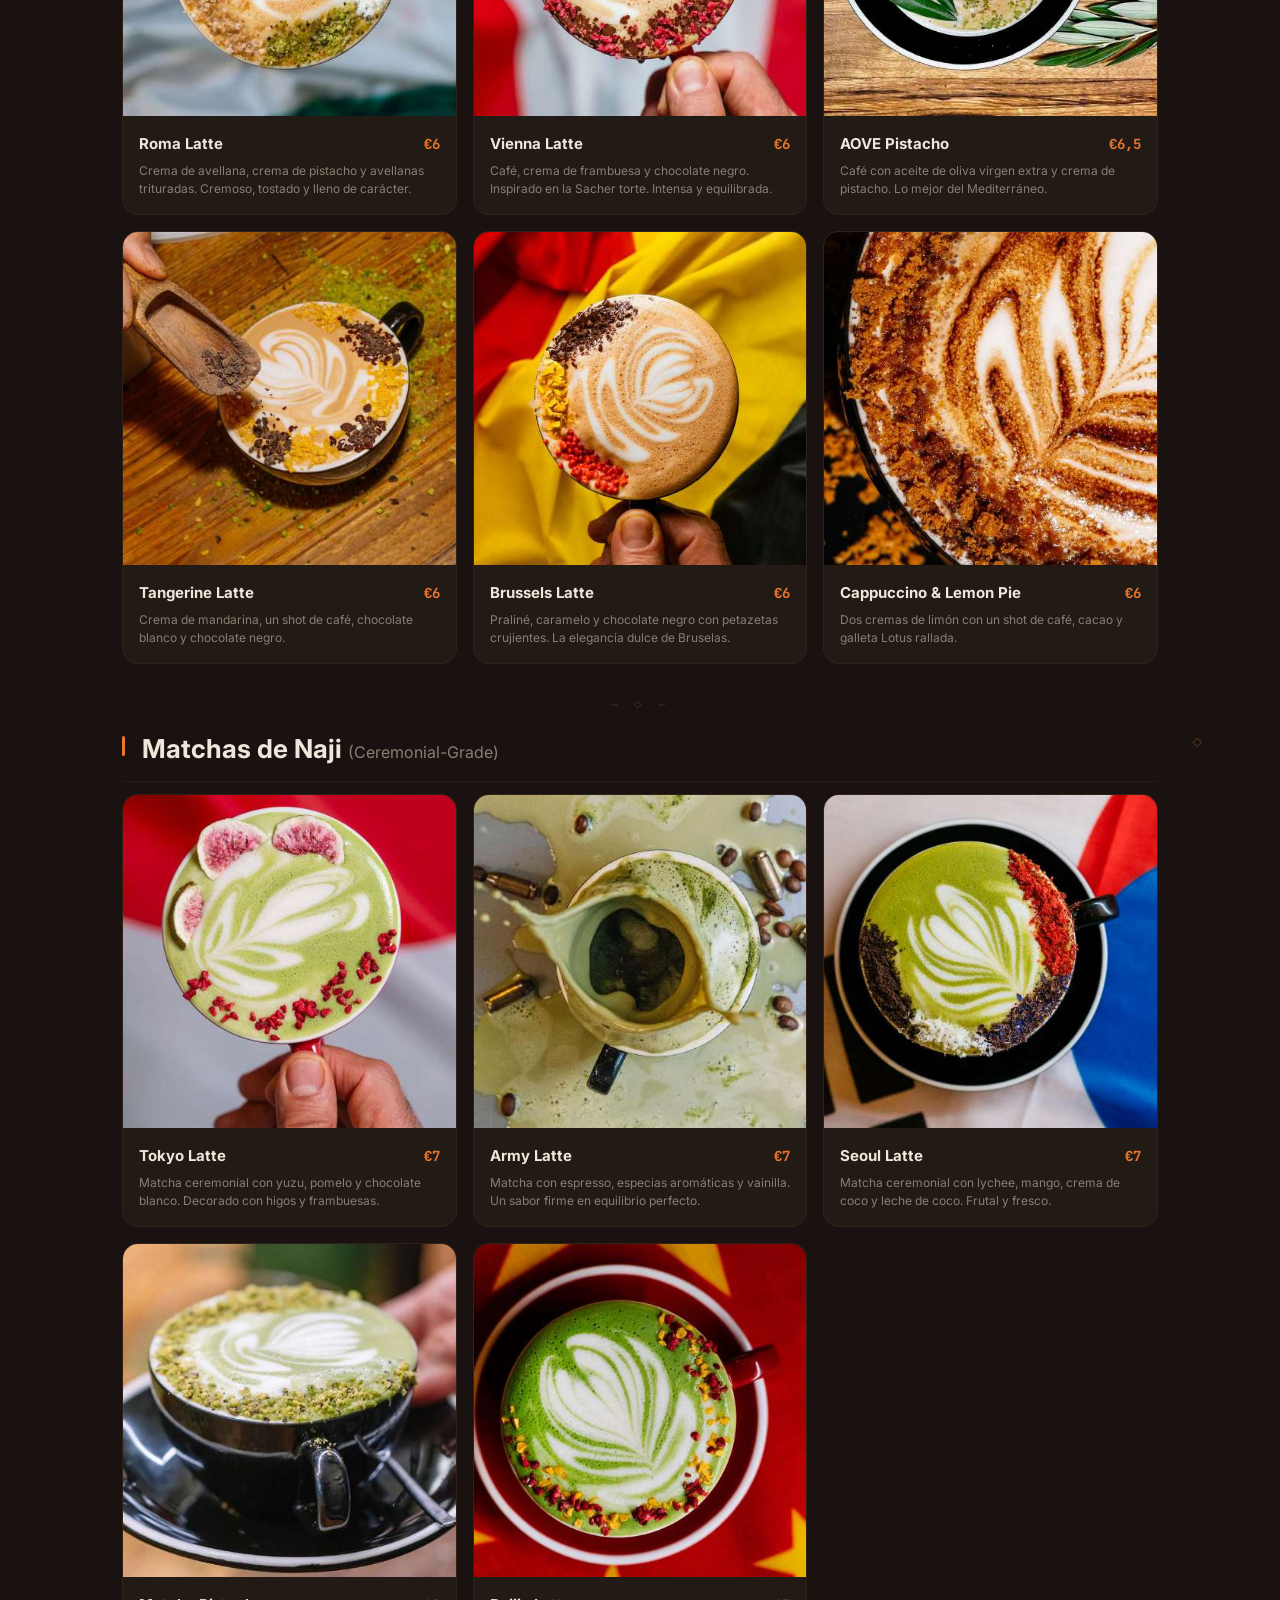
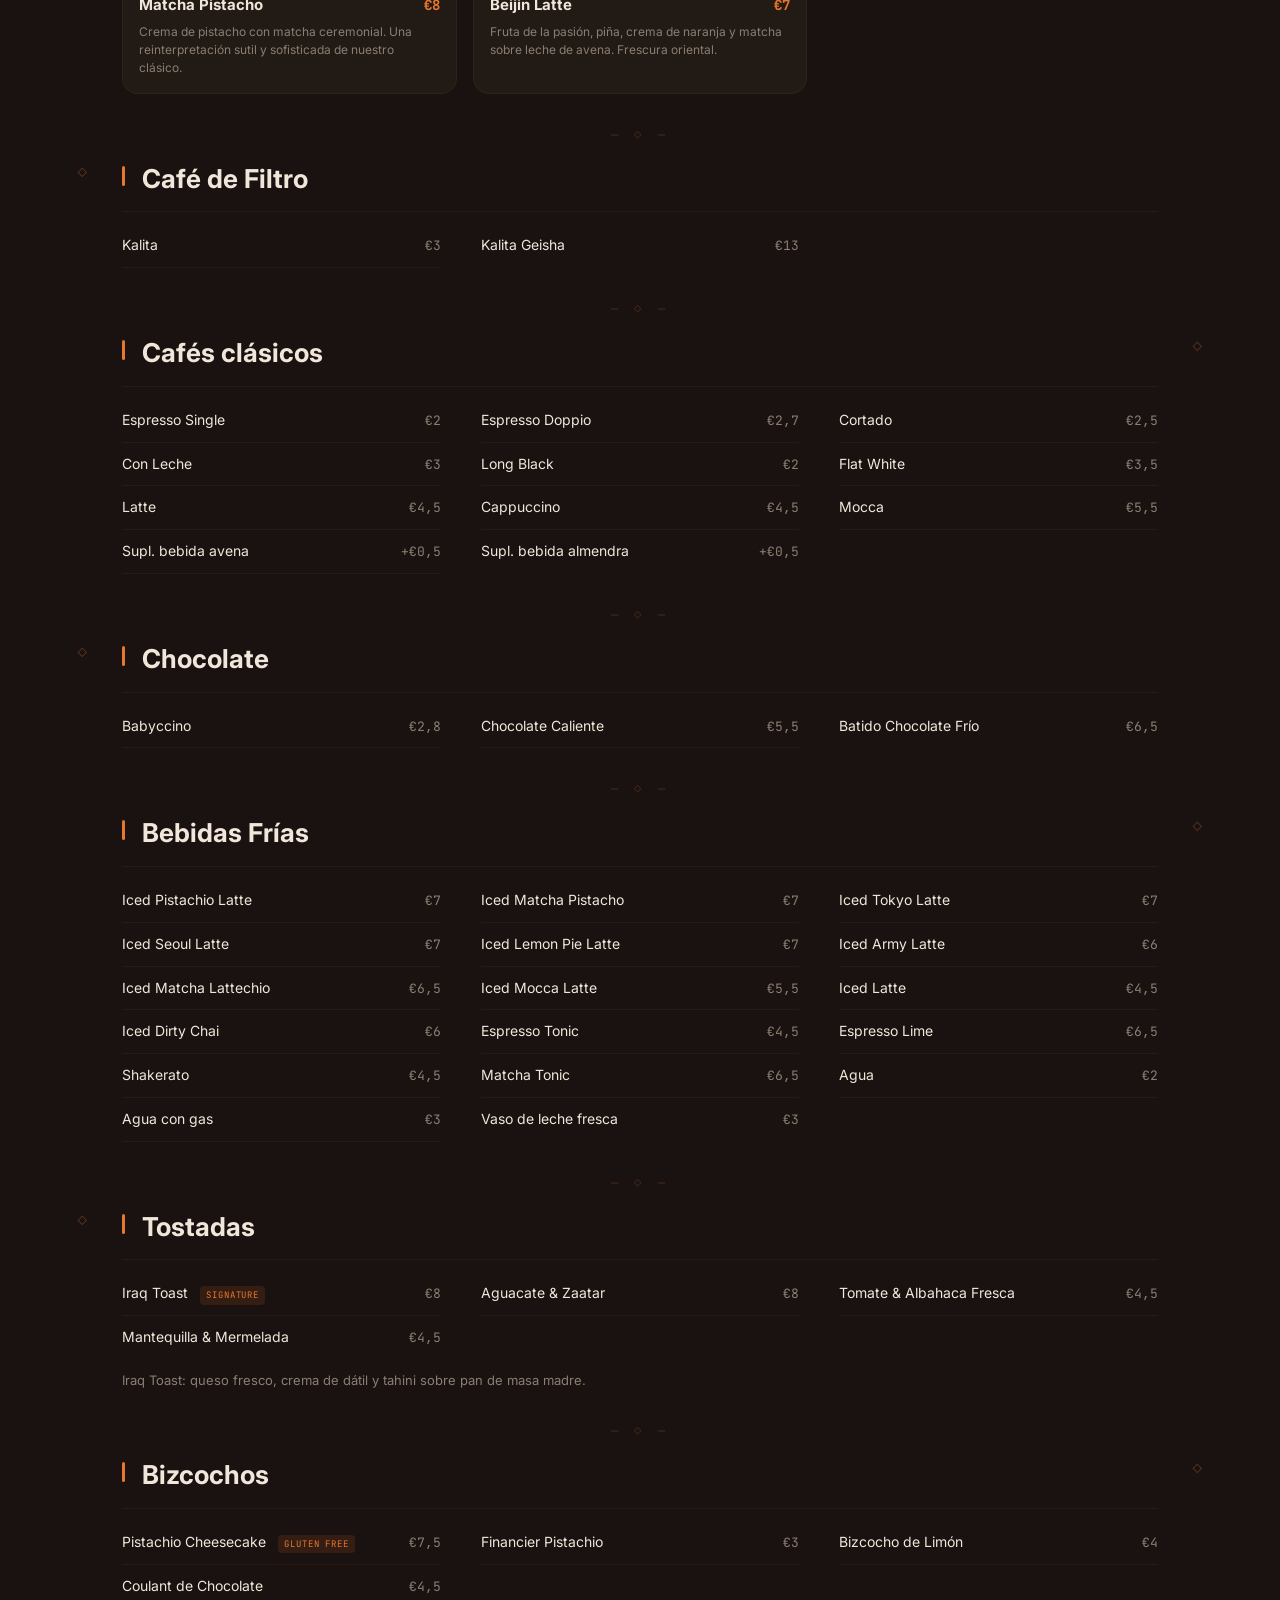
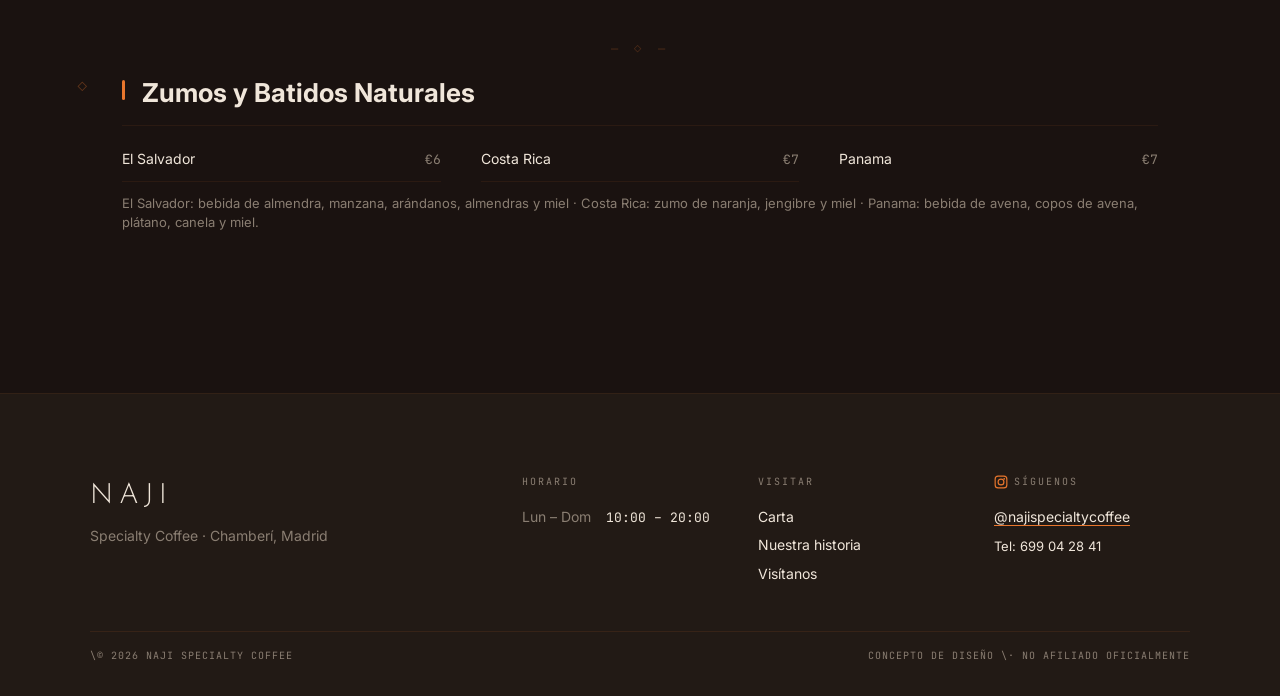
==== commit 4b38fdd8: "Add Inicio/Home nav link to desktop navigation on all pages Users had to click the logo to return ho" ====
--- a/carta.html
+++ b/carta.html
@@ -8,7 +8,7 @@
 <link rel="preconnect" href="https://fonts.googleapis.com">
 <link rel="preconnect" href="https://fonts.gstatic.com" crossorigin>
 <link href="https://fonts.googleapis.com/css2?family=Josefin+Sans:wght@300;400;600&family=Playfair+Display:ital,wght@0,400;0,600;0,700;1,400;1,600&family=Inter:wght@300;400;500&family=JetBrains+Mono:wght@400;500&display=swap" rel="stylesheet">
-<link rel="stylesheet" href="css/style.css?v=1775483059">
+<link rel="stylesheet" href="css/style.css?v=1775483550">
 </head>
 <body>
 
@@ -19,6 +19,7 @@
   </a>
   <div class="nav-bottom">
     <ul class="nav-links">
+      <li><a href="index.html" data-es>Inicio</a><a href="index.html" data-en>Home</a></li>
       <li><a href="carta.html" data-es style="opacity:1;color:var(--orange)">Carta</a><a href="carta.html" data-en style="opacity:1;color:var(--orange)">Menu</a></li>
       <li><a href="nuestra-historia.html" data-es>Nuestra historia</a><a href="nuestra-historia.html" data-en>Our story</a></li>
       <li><a href="visitanos.html" data-es>Visítanos</a><a href="visitanos.html" data-en>Visit</a></li>
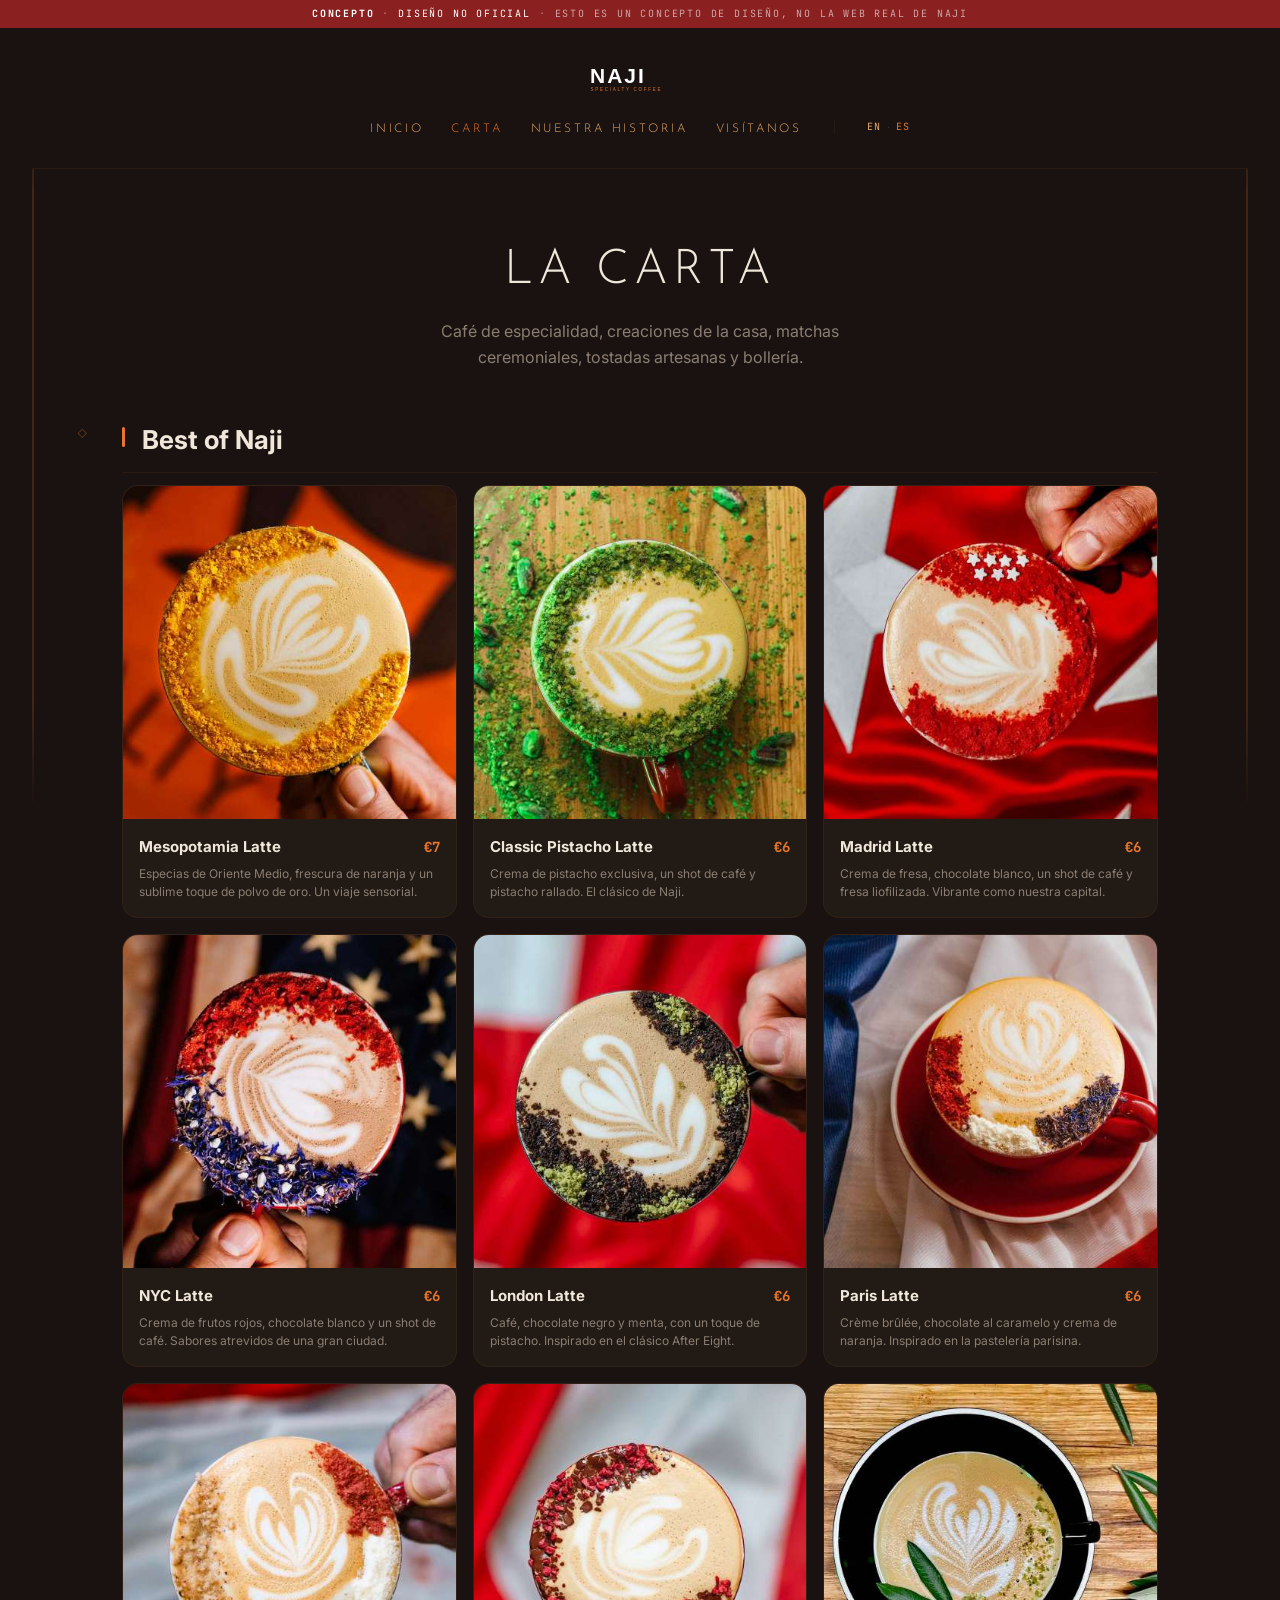
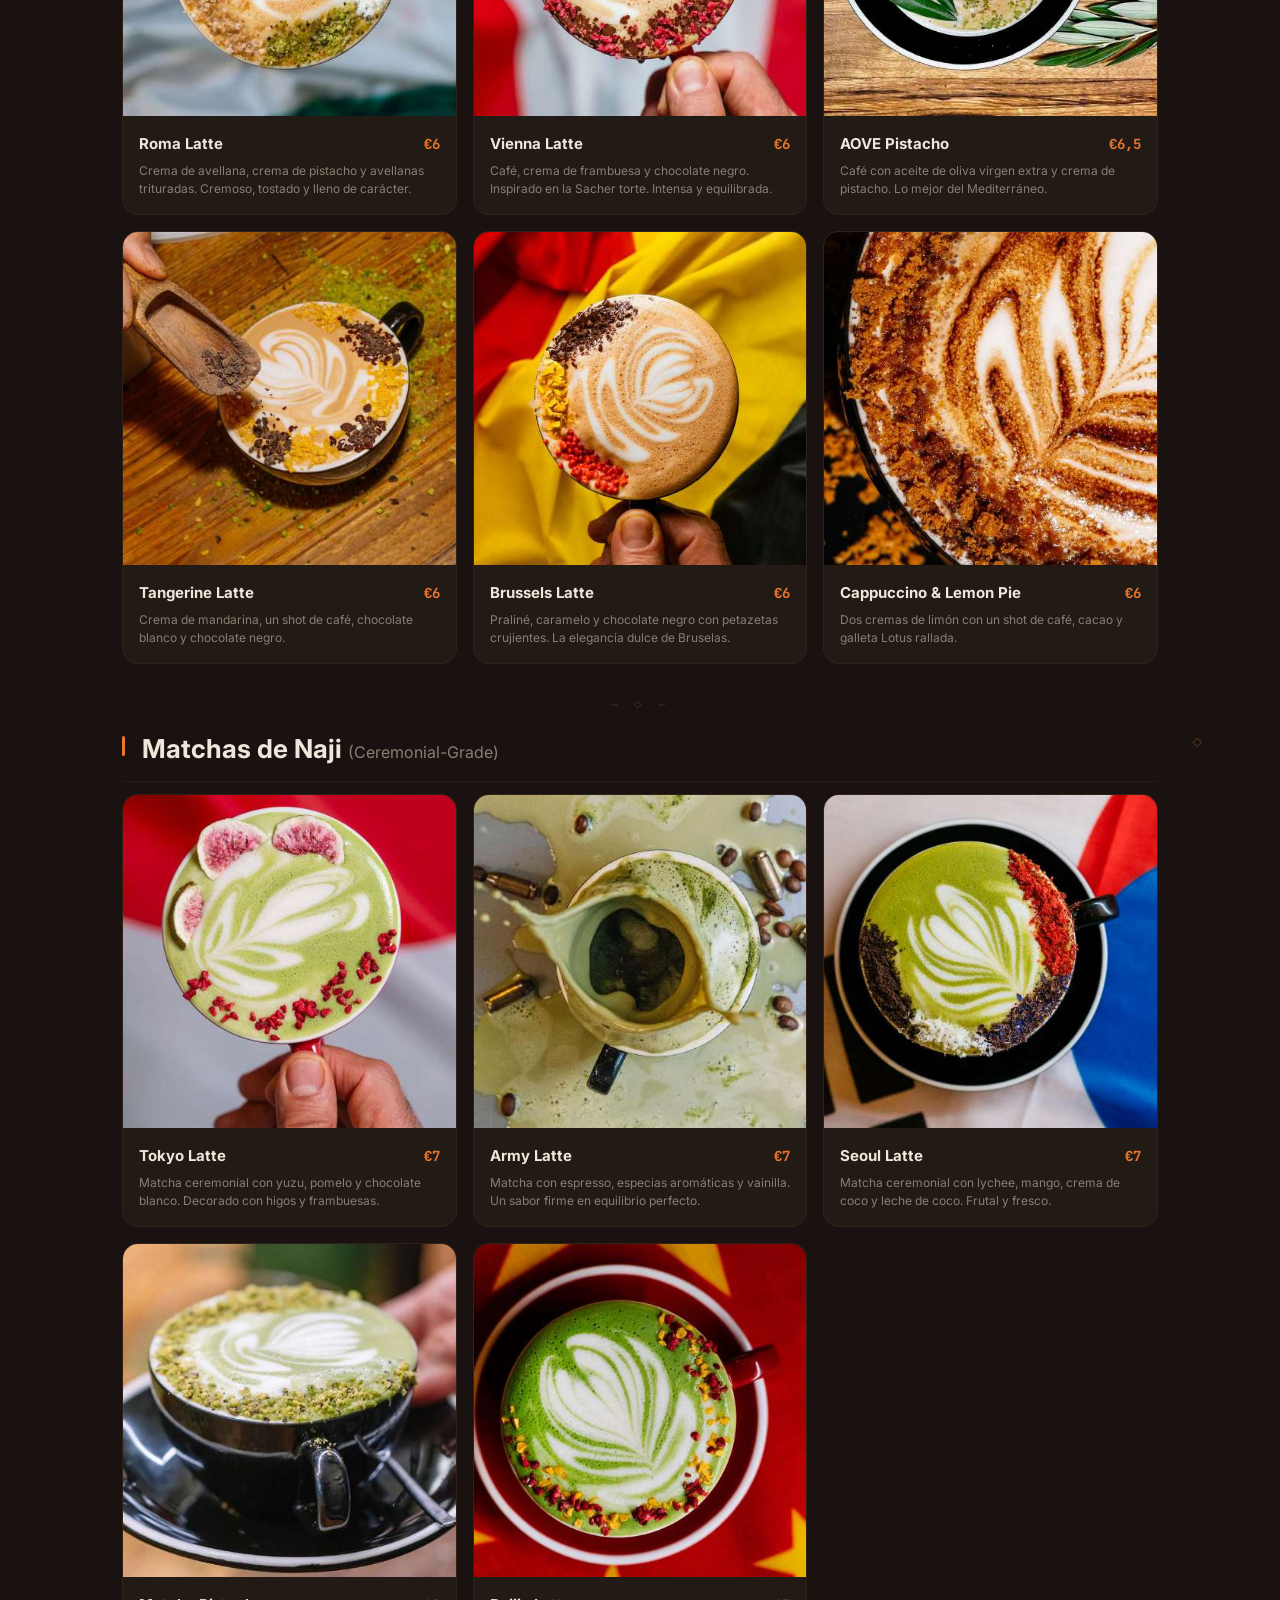
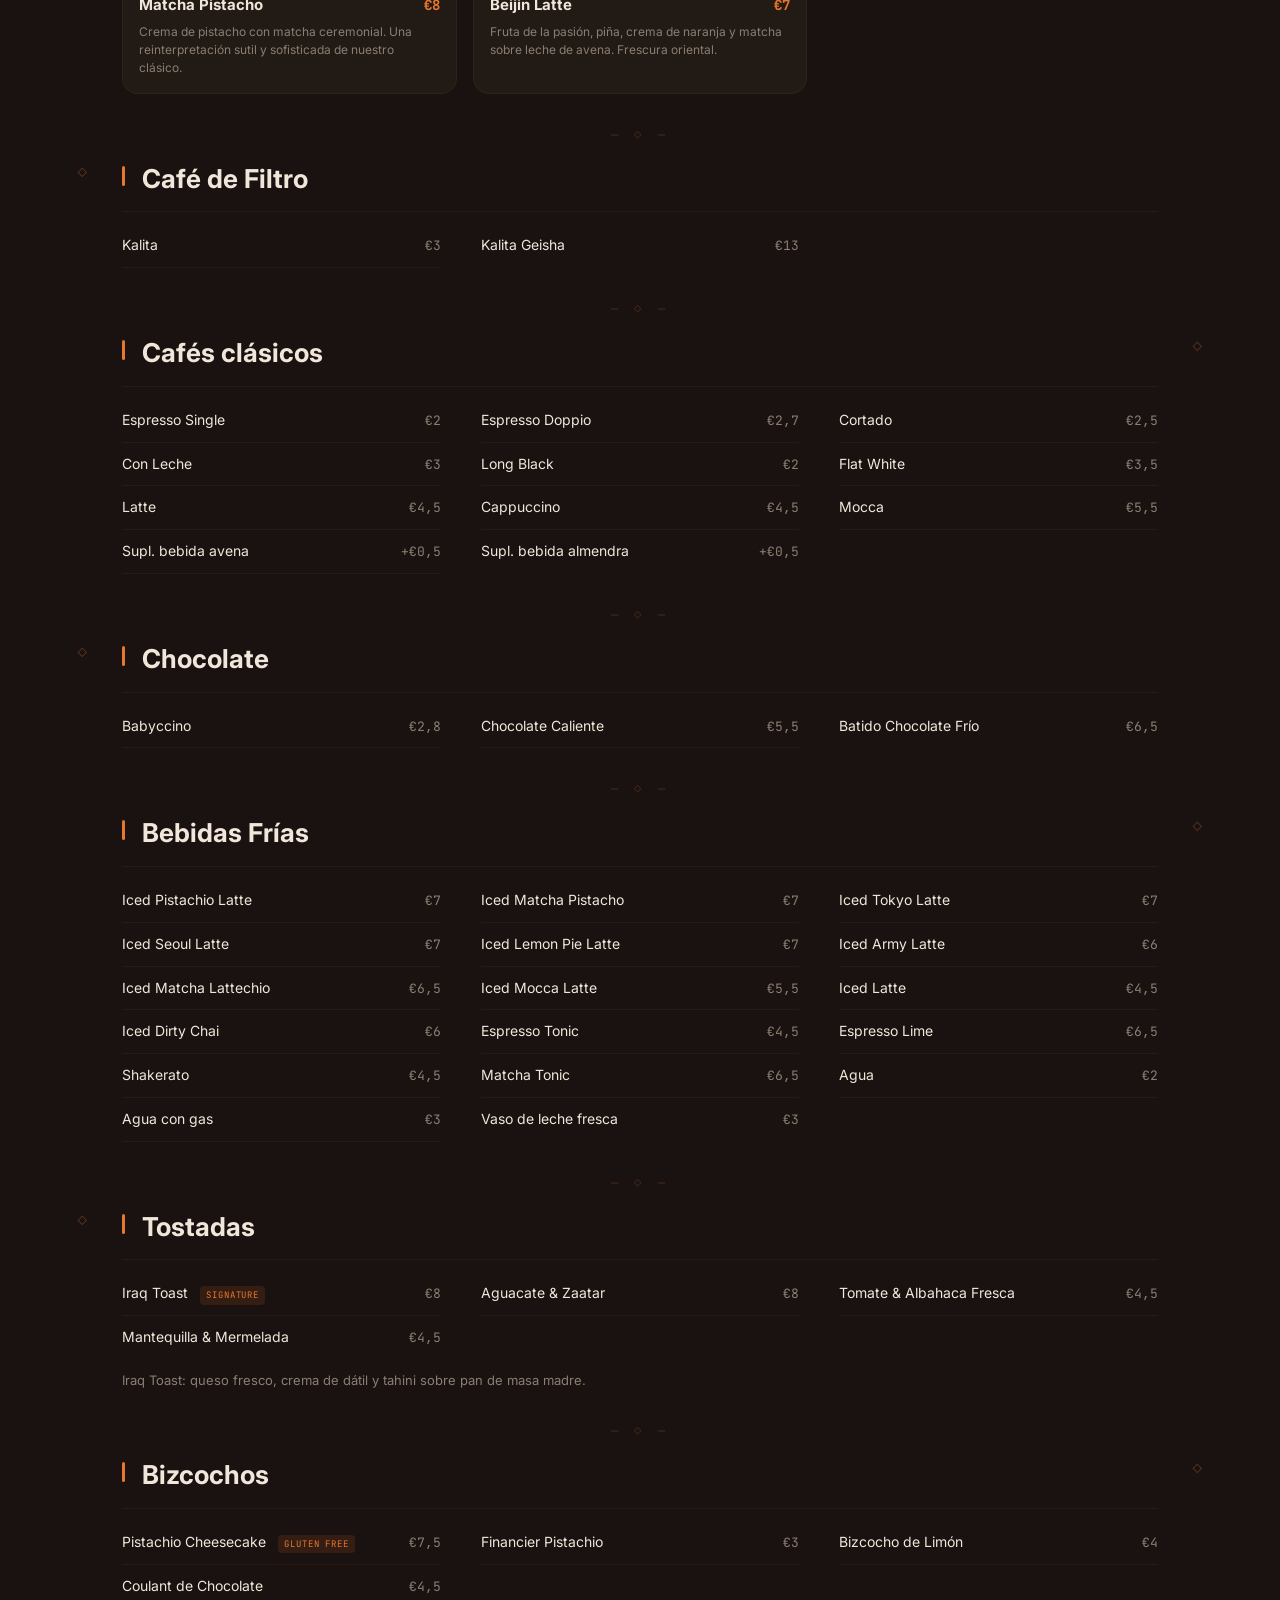
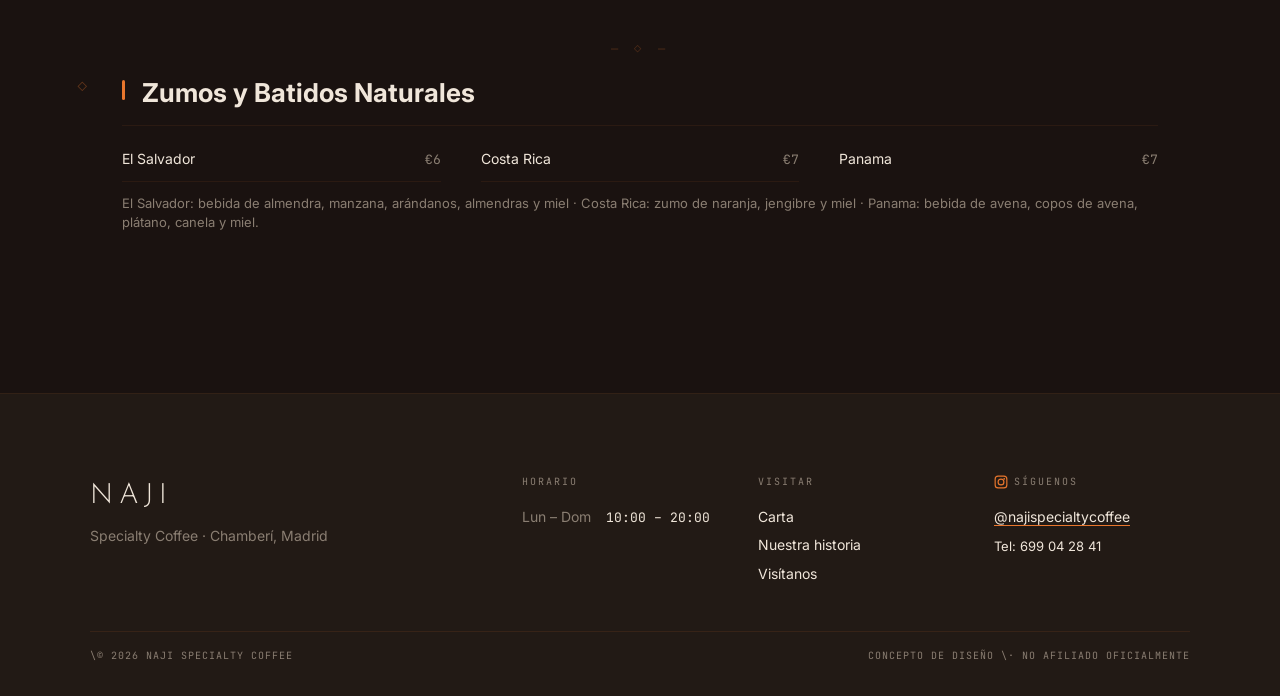
==== commit 4a8a18cd: "Fix nav disappearing on scroll: sticky nav below fixed concept banner Concept banner is now position" ====
--- a/carta.html
+++ b/carta.html
@@ -12,7 +12,11 @@
 </head>
 <body>
 
-<div class="sticky-header">
+<div class="concept-banner">
+  <strong>Concepto</strong><span class="sep">&middot;</span><span>Diseño no oficial</span><span class="sep">&middot;</span><span class="soft">Esto es un concepto de diseño, no la web real de Naji</span>
+</div>
+<div class="banner-spacer"></div>
+<div class="nav-wrap">
 <nav class="nav">
   <a href="index.html" class="nav-logo">
     <img src="logo.svg" alt="Naji Specialty Coffee">
@@ -33,9 +37,6 @@
     <button class="hamburger" aria-label="Menu"><span></span><span></span><span></span></button>
   </div>
 </nav>
-<div class="concept-banner">
-  <strong>Concepto</strong><span class="sep">&middot;</span><span>Diseño no oficial</span><span class="sep">&middot;</span><span class="soft">Esto es un concepto de diseño, no la web real de Naji</span>
-</div>
 </div>
 
 <div class="page-header">
--- a/css/style.css
+++ b/css/style.css
@@ -38,17 +38,19 @@
 img { display: block; width: 100%; height: auto; }
 ul { list-style: none; }
 
-/* --- Sticky header wrapper --- */
-.sticky-header {
-  position: sticky; top: 0; z-index: 900;
-}
-/* --- Banner (below nav) --- */
+/* --- Banner (fixed at very top) --- */
 .concept-banner {
-  position: relative; z-index: 800;
+  position: fixed; top: 0; left: 0; right: 0; z-index: 1000;
   background: #8B2020; color: #fff; text-align: center;
   font-family: var(--font-mono); font-size: 10px;
   letter-spacing: 0.18em; text-transform: uppercase;
   height: 28px; line-height: 28px; white-space: nowrap;
+}
+/* --- Spacer to offset fixed banner --- */
+.banner-spacer { height: 28px; }
+/* --- Nav (sticky below banner) --- */
+.nav-wrap {
+  position: sticky; top: 28px; z-index: 900;
 }
 .concept-banner .sep { margin: 0 8px; opacity: 0.4; }
 .concept-banner .soft { opacity: 0.6; }
